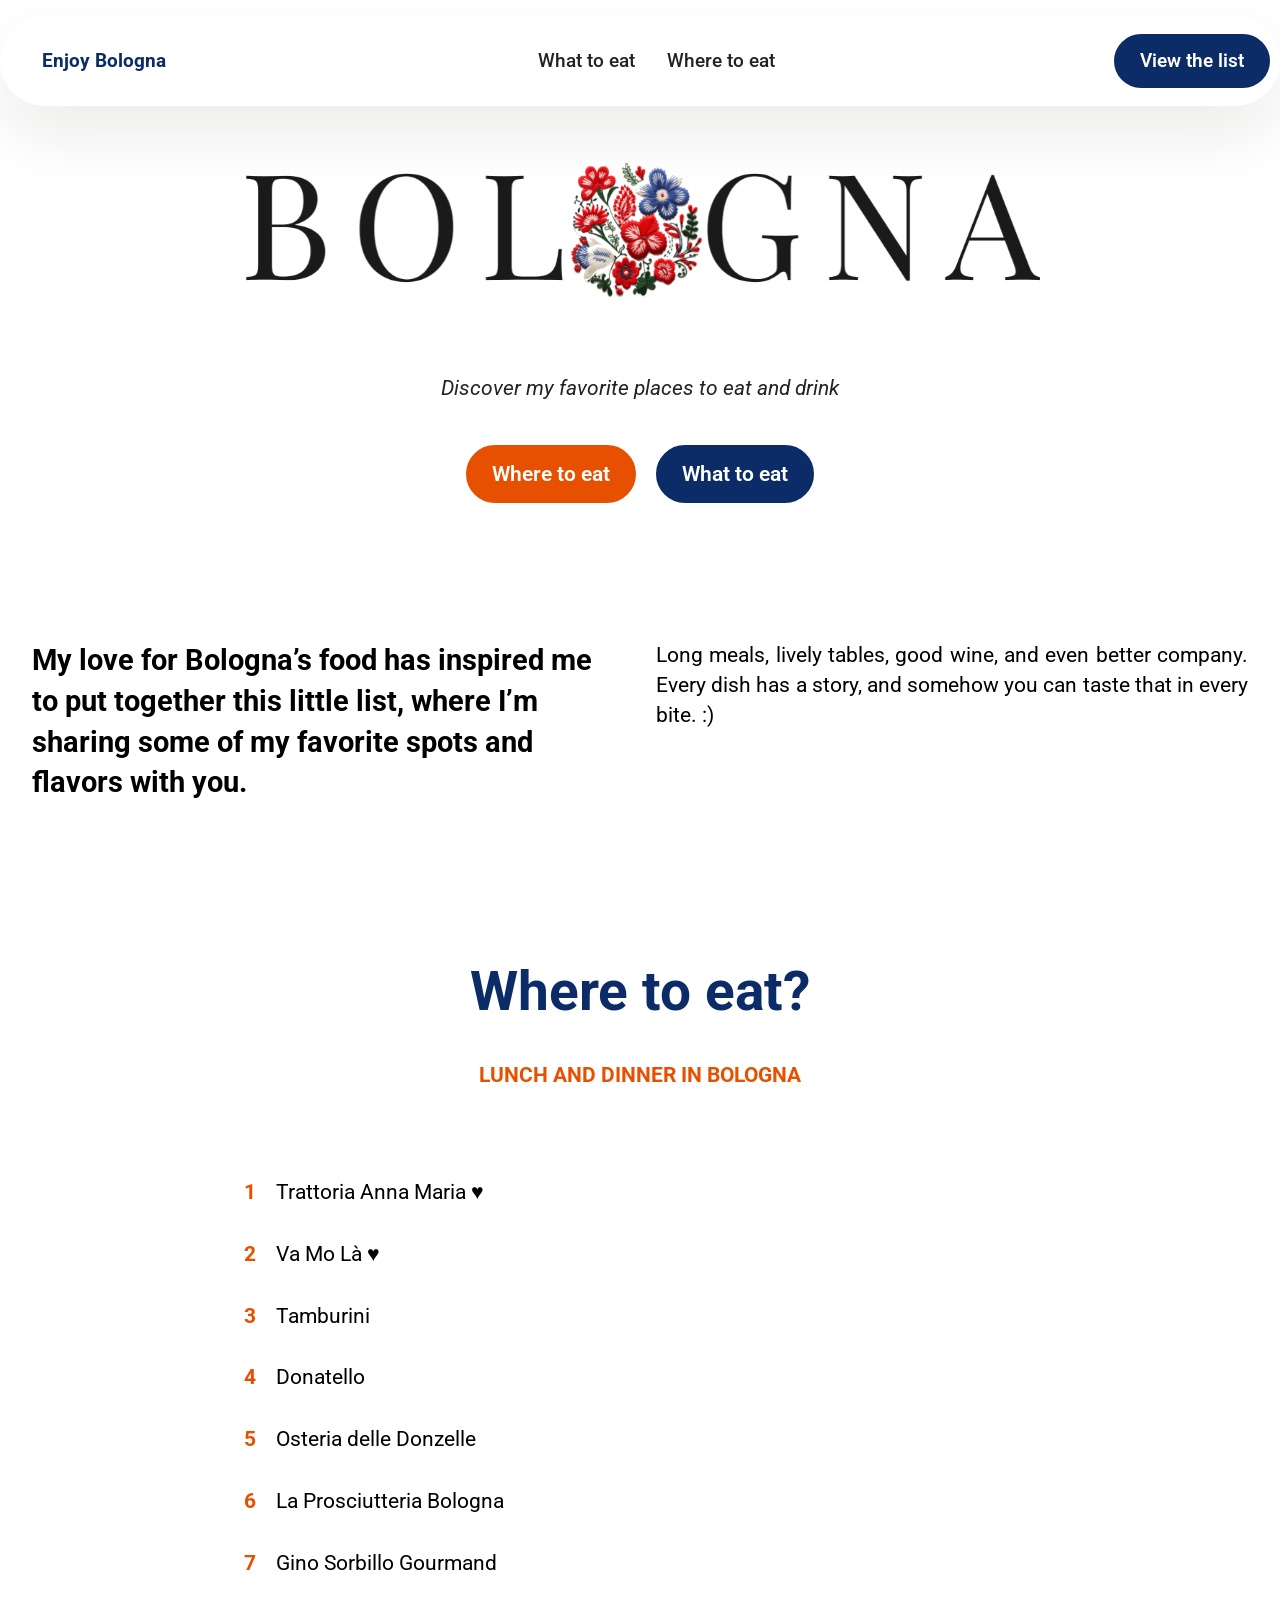
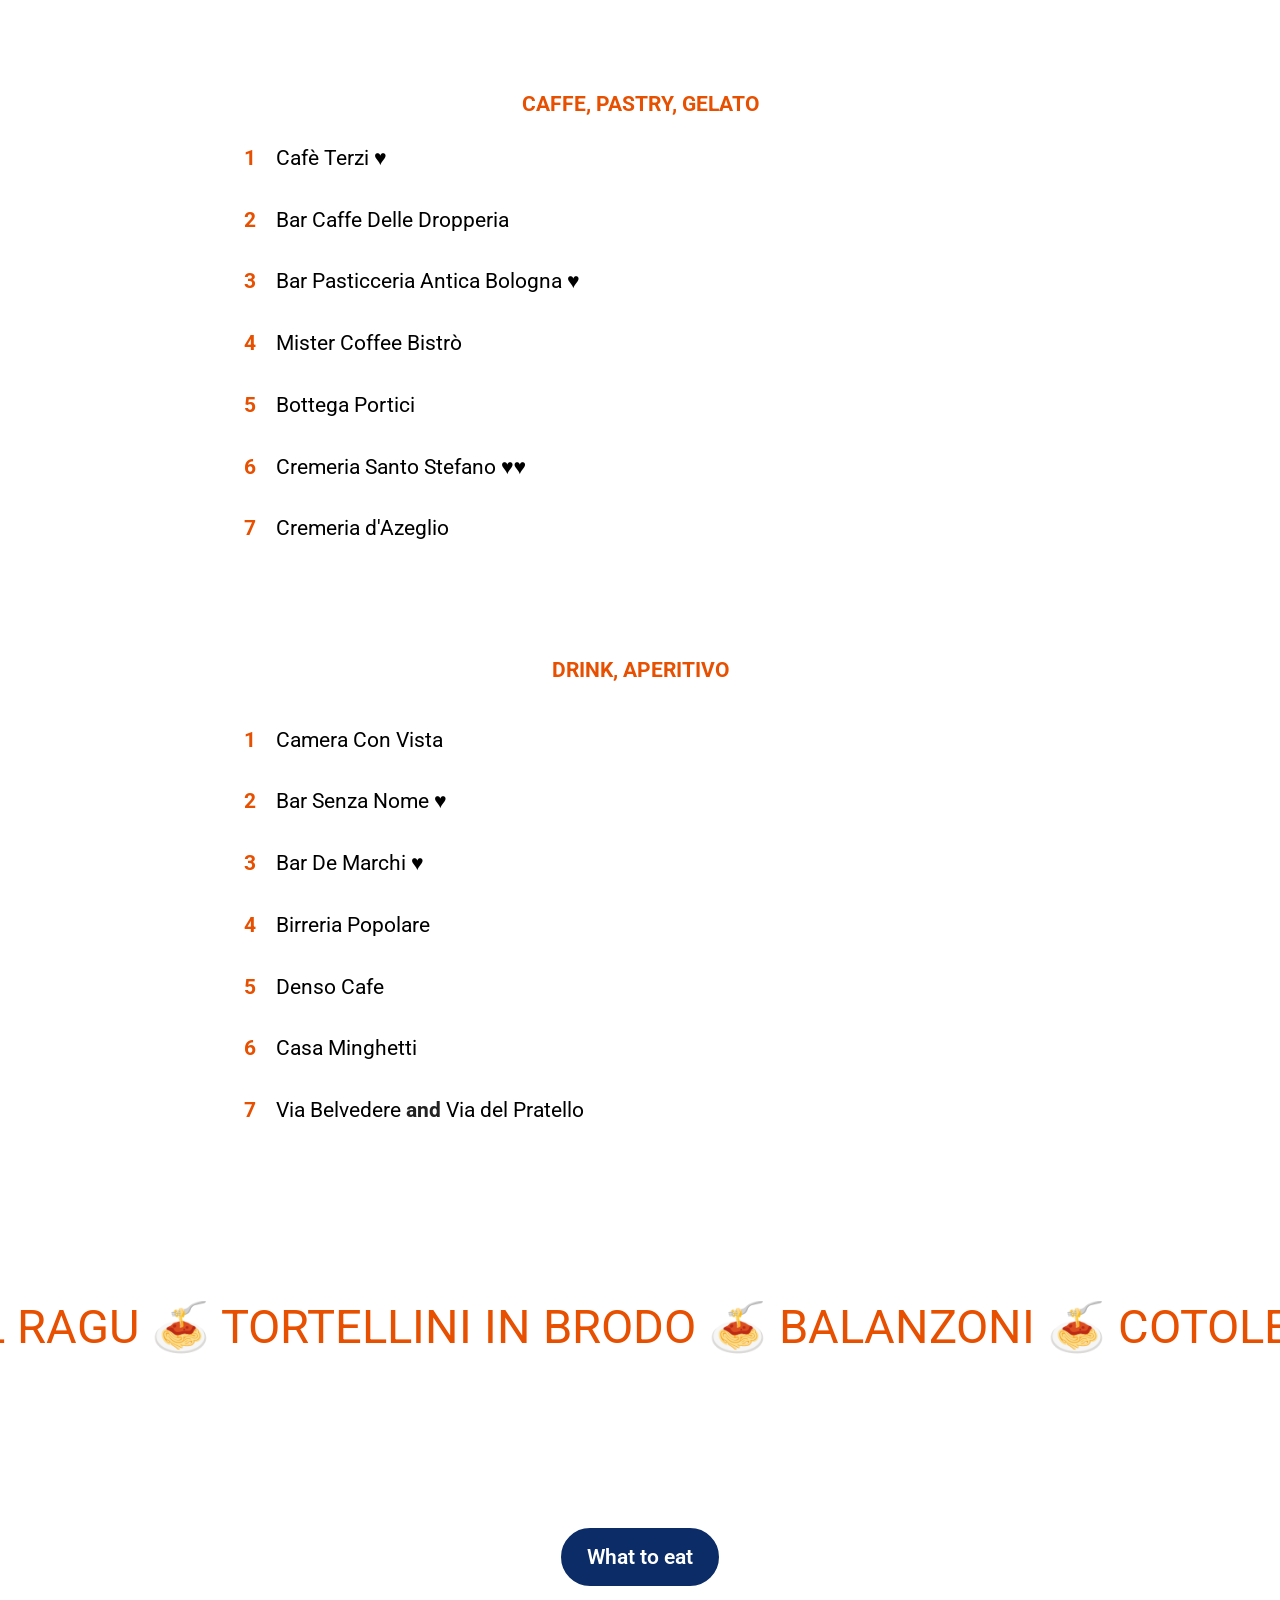
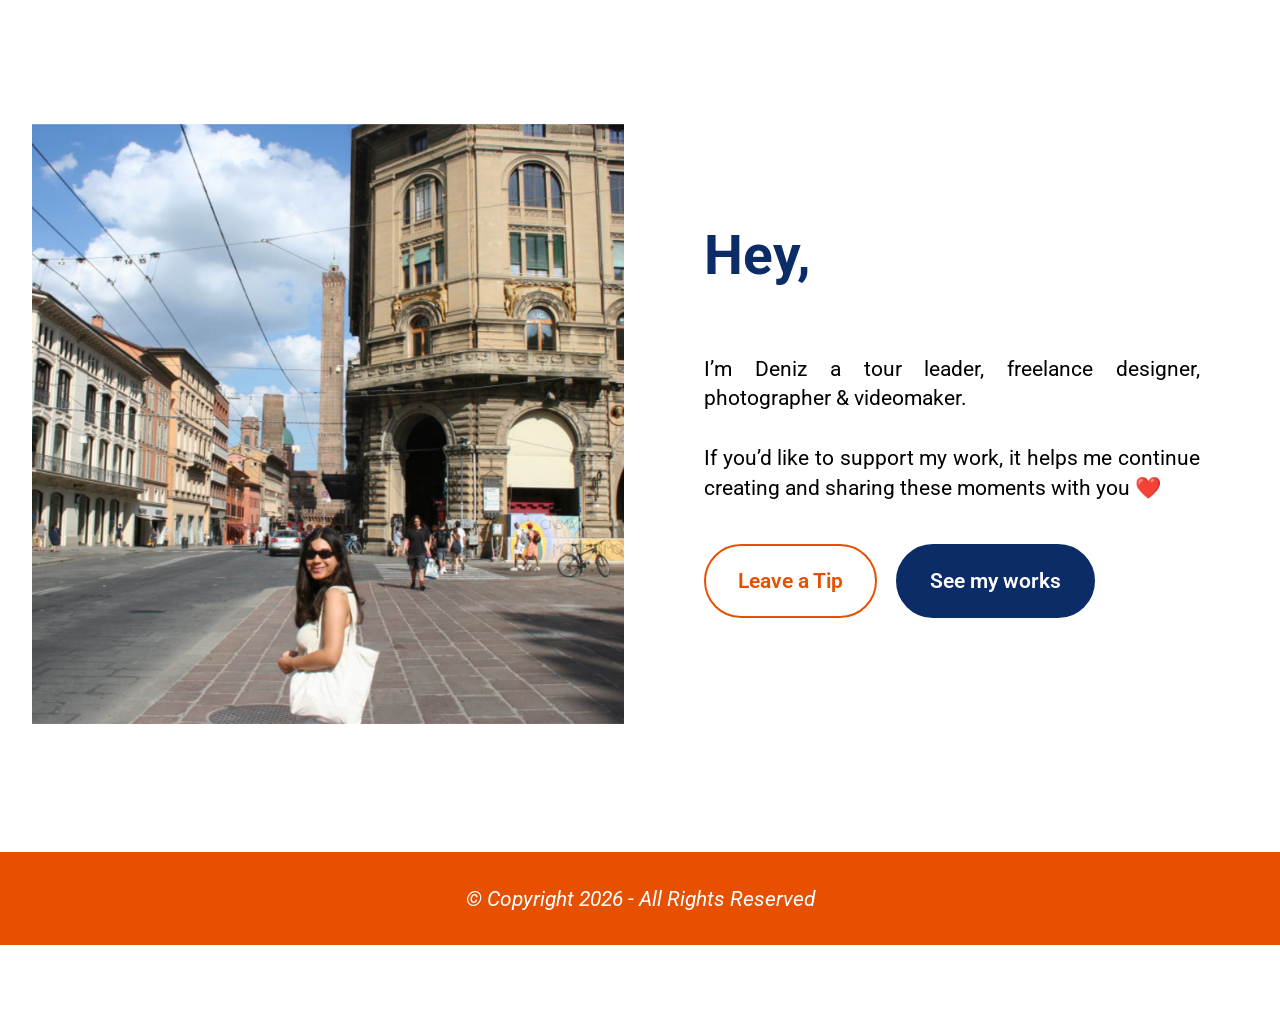
==== index.html @ deb71812 "Add files via upload" ====
<!DOCTYPE html>
<html  >
<head>
  <!-- Site made with Mobirise Website Builder v6.1.12, https://mobirise.com -->
  <meta charset="UTF-8">
  <meta http-equiv="X-UA-Compatible" content="IE=edge">
  <meta name="generator" content="Mobirise v6.1.12, mobirise.com">
  <meta name="viewport" content="width=device-width, initial-scale=1, minimum-scale=1">
  <link rel="shortcut icon" href="assets/images/logo.png" type="image/x-icon">
  <meta name="description" content="">
  
  
  <title>Home</title>
  <link rel="stylesheet" href="assets/web/assets/mobirise-icons2/mobirise2.css">
  <link rel="stylesheet" href="assets/bootstrap/css/bootstrap.min.css">
  <link rel="stylesheet" href="assets/animatecss/animate.css">
  <link rel="stylesheet" href="assets/dropdown/css/style.css">
  <link rel="stylesheet" href="assets/theme/css/style.css">
  <link rel="preload" href="https://fonts.googleapis.com/css?family=Roboto:100,200,300,400,500,600,700,800,900,100i,200i,300i,400i,500i,600i,700i,800i,900i&display=swap" as="style" onload="this.onload=null;this.rel='stylesheet'">
  <noscript><link rel="stylesheet" href="https://fonts.googleapis.com/css?family=Roboto:100,200,300,400,500,600,700,800,900,100i,200i,300i,400i,500i,600i,700i,800i,900i&display=swap"></noscript>
  <link rel="preload" as="style" href="assets/mobirise/css/mbr-additional.css?v=AMWK5D"><link rel="stylesheet" href="assets/mobirise/css/mbr-additional.css?v=AMWK5D" type="text/css">

  
  
  
</head>
<body>
  
  <section data-bs-version="5.1" class="menu menu1 cid-vg82bidpd6" once="menu" id="menu01-0">
	

	<nav class="navbar navbar-dropdown navbar-fixed-top navbar-expand-lg">
		<div class="container">
			<div class="navbar-brand">
				
				<span class="navbar-caption-wrap"><a class="navbar-caption text-secondary display-4" href="index.html">Enjoy Bologna</a></span>
			</div>
			<button class="navbar-toggler" type="button" data-toggle="collapse" data-bs-toggle="collapse" data-target="#navbarSupportedContent" data-bs-target="#navbarSupportedContent" aria-controls="navbarNavAltMarkup" aria-expanded="false" aria-label="Toggle navigation">
				<div class="hamburger">
					<span></span>
					<span></span>
					<span></span>
					<span></span>
				</div>
			</button>
			<div class="collapse navbar-collapse" id="navbarSupportedContent">
				<ul class="navbar-nav nav-dropdown" data-app-modern-menu="true"><li class="nav-item">
						<a class="nav-link link text-black text-primary display-4" href="page1.html">What to eat</a>
					</li>
					<li class="nav-item">
						<a class="nav-link link text-black text-primary display-4" href="index.html#article11-a" aria-expanded="false">Where to eat</a>
					</li></ul>
				
				<div class="navbar-buttons mbr-section-btn"><a class="btn btn-secondary display-4" href="index.html#article11-a">View the list</a></div>
			</div>
		</div>
	</nav>
</section>

<section data-bs-version="5.1" class="header12 cid-vg82g808bj" id="header12-1">
  
  

  <div class="text-center container">
    <div class="row mb-4 justify-content-center">
      <div class="col-12 col-md-8">
        <img class="w-100" src="assets/images/group-24-1108x340.png" alt="Mobirise Website Builder">
      </div>
    </div>
    <div class="row justify-content-center">
      <div class="col-md-12 content-head">
        <h3 class="mbr-section-title mbr-fonts-style mb-4 display-7"><em>Discover my favorite places to eat and drink</em></h3>
        <p class="mbr-text mbr-fonts-style mb-4 display-7"></p>
        <div class="mbr-section-btn mt-4"><a class="btn btn-primary display-7" href="index.html#article11-a">Where to eat</a> <a class="btn btn-secondary display-7" href="page1.html">What to eat</a></div>
      </div>
    </div>
  </div>
</section>

<section data-bs-version="5.1" class="article15 cid-vg84OAttHf" id="article15-5">
    
    <div class="container">
        <div class="row justify-content-center">
            <div class="col-12 col-md">
                
                <h6 class="mbr-section-subtitle mbr-fonts-style mt-0 mb-4 display-5"><strong>My love for Bologna’s food has inspired me to put together this little list, where I’m sharing some of my favorite spots and flavors with you.</strong><br><div><strong><br></strong></div></h6>
            </div>
            <div class="col-md-12 col-lg-6">
              <p class="mbr-text mbr-fonts-style mt-0 mb-0 display-7">Long meals, lively tables, good wine, and even better company. Every dish has a story, and somehow you can taste that in every bite. :)</p>
            </div>
        </div>
    </div>
</section>

<section data-bs-version="5.1" class="article11 cid-vg89yKFe2c" id="article11-a">
    

    
    
    <div class="container">
        <div class="row justify-content-center">
            <div class="title col-md-12 col-lg-10">
                <h3 class="mbr-section-title mbr-fonts-style align-center mt-0 mb-0 display-2">
                <strong>Where to eat?</strong></h3>
                <h4 class="mbr-section-subtitle align-center mbr-fonts-style mt-4 display-7"><strong>LUNCH AND DINNER IN BOLOGNA</strong></h4>
                
            </div>
        </div>
    </div>
</section>

<section data-bs-version="5.1" class="article17 cid-vg89HuxCyl" id="article17-b">
  

  <div class="container">
    <div class="row justify-content-center">
      <div class="counter-container col-md-12 col-lg-8">
        
        <div class="mbr-text mbr-fonts-style display-7">
          <ol>
            <li><a href="https://maps.app.goo.gl/szZFx6Laj6CTtCVg6" class="text-success" target="_blank">Trattoria Anna Maria ♥︎</a></li>
            <li><a href="https://maps.app.goo.gl/LfsDZBALx3za6W498" class="text-success" target="_blank">Va Mo Là ♥︎</a></li>
            <li><a href="https://maps.app.goo.gl/LNdFmv73BQvuNhrk7" class="text-success" target="_blank">Tamburini</a></li>
            <li><a href="https://maps.app.goo.gl/9AvZCsDwix2uCL3A9" class="text-success">Donatello</a></li><li><a href="https://maps.app.goo.gl/t3XsJHwRNCYa3WxS7" class="text-success" target="_blank">Osteria delle Donzelle</a></li><li><a href="https://maps.app.goo.gl/6oQYz7KYwk3Kwohk7" class="text-success" target="_blank">La Prosciutteria Bologna</a></li><li><a href="https://maps.app.goo.gl/ysLssgFmBUERVXDx5" class="text-success" target="_blank">Gino Sorbillo Gourmand</a></li>
          </ol>
          <ol>
          </ol>
        </div>
      </div>
    </div>
  </div>
</section>

<section data-bs-version="5.1" class="article11 cid-vg87wXh5kA" id="article11-7">
    

    
    
    <div class="container">
        <div class="row justify-content-center">
            <div class="title col-md-12 col-lg-10">
                
                <h4 class="mbr-section-subtitle align-center mbr-fonts-style mt-4 display-7"><strong>CAFFE, PASTRY, GELATO</strong></h4>
                
            </div>
        </div>
    </div>
</section>

<section data-bs-version="5.1" class="article17 cid-vg88e6Neu5" id="article17-9">
  

  <div class="container">
    <div class="row justify-content-center">
      <div class="counter-container col-md-12 col-lg-8">
        
        <div class="mbr-text mbr-fonts-style display-7">
          <ol>
            <li><strong><a href="https://maps.app.goo.gl/P8U839t531vrodfN7" class="text-success">Cafè Terzi ♥︎</a></strong></li><li><strong><a href="https://maps.app.goo.gl/WU8uqfpnPGJg5oTh9" class="text-success" target="_blank">Bar Caffe Delle Dropperia</a></strong></li><li><strong><a href="https://maps.app.goo.gl/2HY1BEKzMGFjm9tF8" class="text-success" target="_blank">Bar Pasticceria Antica Bologna ♥︎</a></strong></li><li><strong><a href="https://maps.app.goo.gl/nKzCDMDQkp4kw17L6" class="text-success" target="_blank">Mister Coffee Bistrò</a></strong></li><li><strong><a href="https://maps.app.goo.gl/7TZZcx1xAPENmr927" class="text-success" target="_blank">Bottega Portici</a></strong></li><li><strong><a href="https://maps.app.goo.gl/HTW6scRgbSK6YDUz9" class="text-success" target="_blank">Cremeria Santo Stefano ♥︎♥︎</a></strong></li><li><strong><a href="https://maps.app.goo.gl/gZKWxuSvLX2Wi6qw6" class="text-success" target="_blank">Cremeria d'Azeglio</a></strong></li>
          </ol>
          <ol>
          </ol>
        </div>
      </div>
    </div>
  </div>
</section>

<section data-bs-version="5.1" class="article11 cid-vg8aVaR2EJ" id="article11-c">
    

    
    
    <div class="container">
        <div class="row justify-content-center">
            <div class="title col-md-12 col-lg-10">
                
                <h4 class="mbr-section-subtitle align-center mbr-fonts-style mt-4 display-7"><strong>
                DRINK, APERITIVO</strong><br></h4>
                
            </div>
        </div>
    </div>
</section>

<section data-bs-version="5.1" class="article17 cid-vg8aZjlXh4" id="article17-d">
  

  <div class="container">
    <div class="row justify-content-center">
      <div class="counter-container col-md-12 col-lg-8">
        
        <div class="mbr-text mbr-fonts-style display-7">
          <ol>
            <li><strong><a href="https://maps.app.goo.gl/ximDfiU91ahv6T3E6" class="text-success" target="_blank">Camera Con Vista</a></strong></li><li><strong><a href="https://maps.app.goo.gl/pyXKmNRTGiFtVf1ZA" class="text-success" target="_blank">Bar Senza Nome ♥︎</a></strong></li><li><strong><a href="https://maps.app.goo.gl/FJNrn7uwGBeJ3kdR8" class="text-success" target="_blank">Bar De Marchi ♥︎</a></strong></li><li><strong><a href="https://maps.app.goo.gl/F3genJEpGw2R34bY9" class="text-success" target="_blank">Birreria Popolare</a></strong></li><li><strong><a href="https://maps.app.goo.gl/2rHUNsu6Dh4c9s2W9" class="text-success" target="_blank">Denso Cafe</a></strong></li><li><strong><a href="https://maps.app.goo.gl/whp3hUT3yNpzAfLR9" class="text-success" target="_blank">Casa Minghetti</a></strong></li><li><strong><a href="https://maps.app.goo.gl/n83forgA7vMc6PMg7" class="text-success" target="_blank">Via Belvedere </a>and <a href="https://maps.app.goo.gl/VrE1MZhdMWBvcW5u9" class="text-success" target="_blank">Via del Pratello&nbsp;</a></strong></li>
          </ol>
          <ol>
          </ol>
        </div>
      </div>
    </div>
  </div>
</section>

<section data-bs-version="5.1" class="gallery10 cid-vg8ihq9PuK" id="gallery10-e">
  


  <div class="container-fluid">

      <div class="loop-container">
        <div class="item display-1" data-linewords="TAGLIATELLE AL RAGU 🍝 TORTELLINI IN BRODO 🍝 BALANZONI 🍝 COTOLETTE BOLOGNESE 🍝 GRAMIGNA ALLA SALSICCIA 🍝  LASAGNE ALLA BOLOGNESE 🍝 TORTELLONI BURRO E SALVIA 🍝  PASSATELLI IN BRODO 🍝 MORTADELLA DI BOLOGNA 🍝   CRESCENTINE TIGELLE 🍝" data-direction="-1" data-speed="0.06">☁️ Best offers ☁️ Free delivery ☁️ Perfect design ☁️ Comfort ☁️ Support 24/7 ☁️ Vibes</div>
        <div class="item display-1" data-linewords="TAGLIATELLE AL RAGU 🍝 TORTELLINI IN BRODO 🍝 BALANZONI 🍝 COTOLETTE BOLOGNESE 🍝 GRAMIGNA ALLA SALSICCIA 🍝  LASAGNE ALLA BOLOGNESE 🍝 TORTELLONI BURRO E SALVIA 🍝  PASSATELLI IN BRODO 🍝 MORTADELLA DI BOLOGNA 🍝   CRESCENTINE TIGELLE 🍝" data-direction="-1" data-speed="0.06">☁️ Best offers ☁️ Free delivery ☁️ Perfect design ☁️ Comfort ☁️ Support 24/7 ☁️ Vibes</div>
      </div>
    
  </div>
</section>

<section data-bs-version="5.1" class="header12 cid-vg8B1AxcKP" id="header12-1c">
  
  

  <div class="text-center container">
    
    <div class="row justify-content-center">
      <div class="col-md-12 content-head">
        
        
        <div class="mbr-section-btn mt-4"><a class="btn btn-secondary display-7" href="page1.html">What to eat</a></div>
      </div>
    </div>
  </div>
</section>

<section data-bs-version="5.1" class="features024 cid-vg8utOJDdG" id="features024-p">
  

  
  

  <div class="container">
    <div class="row justify-content-center align-items-center">
      <div class="col-12">
        <div class="card-wrapper">
          <div class="row">
            <div class="col-12 col-md-12 col-lg-6 image-wrapper">
              <img class="w-100" src="assets/images/img-697-1108x739.jpg" alt="">
            </div>
            <div class="col-12 col-lg col-md-12">
              <div class="text-wrapper align-left">
                <h5 class="mbr-section-title mbr-fonts-style mb-4 display-2"><strong>Hey,</strong></h5>
                
                <p class="mbr-text mbr-fonts-style mb-4 display-7"><br>I’m Deniz a tour leader, freelance designer, photographer &amp; videomaker.<br><br>If you’d like to support my work, it helps me continue creating and sharing these moments with you ❤️</p>
                <div class="mbr-section-btn mt-3"><a class="btn btn-lg btn-primary-outline display-7" href="https://pay.sumup.com/b2c/QMOIOUCL" target="_blank"> Leave a Tip</a> <a class="btn btn-lg btn-secondary display-7" href="https://www.instagram.com/denizkreative/" target="_blank">See my works</a></div>
              </div>
            </div>
          </div>
        </div>
      </div>
    </div>
  </div>
</section>

<section data-bs-version="5.1" class="footer4 cid-vg8DXjgne5" once="footers" id="footer04-1f">

    

    

    <div class="container">
        <div class="media-container-row align-center mbr-white">
            <div class="col-12">
                <p class="mbr-text mb-0 mbr-fonts-style display-7"><em>
                    © Copyright 2026 - All Rights Reserved
                </em></p>
            </div>
        </div>
    </div>
</section><section class="display-7" style="padding: 0;align-items: center;justify-content: center;flex-wrap: wrap;    align-content: center;display: flex;position: relative;height: 4rem;"><a href="https://mobiri.se/2376642" style="flex: 1 1;height: 4rem;position: absolute;width: 100%;z-index: 1;"><img alt="" style="height: 4rem;" src="[data-uri]"></a><p style="margin: 0;text-align: center;" class="display-7">&#8204;</p><a style="z-index:1" href="https://mobirise.com/builder/ai-website-builder.html">AI Website Builder</a></section><script src="assets/bootstrap/js/bootstrap.bundle.min.js"></script>  <script src="assets/smoothscroll/smooth-scroll.js"></script>  <script src="assets/ytplayer/index.js"></script>  <script src="assets/dropdown/js/navbar-dropdown.js"></script>  <script src="assets/theme/js/script.js"></script>  
  
  
  <input name="animation" type="hidden">
  </body>
</html>
---- assets/web/assets/mobirise-icons2/mobirise2.css ----
@font-face {
  font-family: 'Moririse2';
  font-display: swap;
  src:  url('mobirise2.eot?f2bix4');
  src:  url('mobirise2.eot?f2bix4#iefix') format('embedded-opentype'),
    url('mobirise2.woff2?f2bix4') format('woff2'),
    url('mobirise2.woff?f2bix4') format('woff'),
    url('mobirise2.ttf?f2bix4') format('truetype'),
    url('mobirise2.svg?f2bix4#mobirise2') format('svg');
  font-weight: normal;
  font-style: normal;
}

[class^="mobi-"], [class*=" mobi-"] {
  /* use !important to prevent issues with browser extensions that change fonts */
  font-family: 'Moririse2' !important;
  speak: none;
  font-style: normal;
  font-weight: normal;
  font-variant: normal;
  text-transform: none;
  line-height: 1;

  /* Better Font Rendering =========== */
  -webkit-font-smoothing: antialiased;
  -moz-osx-font-smoothing: grayscale;
}

.mobi-mbri-add-submenu:before {
  content: "\e900";
}
.mobi-mbri-alert:before {
  content: "\e901";
}
.mobi-mbri-align-center:before {
  content: "\e902";
}
.mobi-mbri-align-justify:before {
  content: "\e903";
}
.mobi-mbri-align-left:before {
  content: "\e904";
}
.mobi-mbri-align-right:before {
  content: "\e905";
}
.mobi-mbri-android:before {
  content: "\e906";
}
.mobi-mbri-apple:before {
  content: "\e907";
}
.mobi-mbri-arrow-down:before {
  content: "\e908";
}
.mobi-mbri-arrow-next:before {
  content: "\e909";
}
.mobi-mbri-arrow-prev:before {
  content: "\e90a";
}
.mobi-mbri-arrow-up:before {
  content: "\e90b";
}
.mobi-mbri-bold:before {
  content: "\e90c";
}
.mobi-mbri-bookmark:before {
  content: "\e90d";
}
.mobi-mbri-bootstrap:before {
  content: "\e90e";
}
.mobi-mbri-briefcase:before {
  content: "\e90f";
}
.mobi-mbri-browse:before {
  content: "\e910";
}
.mobi-mbri-bulleted-list:before {
  content: "\e911";
}
.mobi-mbri-calendar:before {
  content: "\e912";
}
.mobi-mbri-camera:before {
  content: "\e913";
}
.mobi-mbri-cart-add:before {
  content: "\e914";
}
.mobi-mbri-cart-full:before {
  content: "\e915";
}
.mobi-mbri-cash:before {
  content: "\e916";
}
.mobi-mbri-change-style:before {
  content: "\e917";
}
.mobi-mbri-chat:before {
  content: "\e918";
}
.mobi-mbri-clock:before {
  content: "\e919";
}
.mobi-mbri-close:before {
  content: "\e91a";
}
.mobi-mbri-cloud:before {
  content: "\e91b";
}
.mobi-mbri-code:before {
  content: "\e91c";
}
.mobi-mbri-contact-form:before {
  content: "\e91d";
}
.mobi-mbri-credit-card:before {
  content: "\e91e";
}
.mobi-mbri-cursor-click:before {
  content: "\e91f";
}
.mobi-mbri-cust-feedback:before {
  content: "\e920";
}
.mobi-mbri-database:before {
  content: "\e921";
}
.mobi-mbri-delivery:before {
  content: "\e922";
}
.mobi-mbri-desktop:before {
  content: "\e923";
}
.mobi-mbri-devices:before {
  content: "\e924";
}
.mobi-mbri-down:before {
  content: "\e925";
}
.mobi-mbri-download-2:before {
  content: "\e926";
}
.mobi-mbri-download:before {
  content: "\e927";
}
.mobi-mbri-drag-n-drop-2:before {
  content: "\e928";
}
.mobi-mbri-drag-n-drop:before {
  content: "\e929";
}
.mobi-mbri-edit-2:before {
  content: "\e92a";
}
.mobi-mbri-edit:before {
  content: "\e92b";
}
.mobi-mbri-error:before {
  content: "\e92c";
}
.mobi-mbri-extension:before {
  content: "\e92d";
}
.mobi-mbri-features:before {
  content: "\e92e";
}
.mobi-mbri-file:before {
  content: "\e92f";
}
.mobi-mbri-flag:before {
  content: "\e930";
}
.mobi-mbri-folder:before {
  content: "\e931";
}
.mobi-mbri-gift:before {
  content: "\e932";
}
.mobi-mbri-github:before {
  content: "\e933";
}
.mobi-mbri-globe-2:before {
  content: "\e934";
}
.mobi-mbri-globe:before {
  content: "\e935";
}
.mobi-mbri-growing-chart:before {
  content: "\e936";
}
.mobi-mbri-hearth:before {
  content: "\e937";
}
.mobi-mbri-help:before {
  content: "\e938";
}
.mobi-mbri-home:before {
  content: "\e939";
}
.mobi-mbri-hot-cup:before {
  content: "\e93a";
}
.mobi-mbri-idea:before {
  content: "\e93b";
}
.mobi-mbri-image-gallery:before {
  content: "\e93c";
}
.mobi-mbri-image-slider:before {
  content: "\e93d";
}
.mobi-mbri-info:before {
  content: "\e93e";
}
.mobi-mbri-italic:before {
  content: "\e93f";
}
.mobi-mbri-key:before {
  content: "\e940";
}
.mobi-mbri-laptop:before {
  content: "\e941";
}
.mobi-mbri-layers:before {
  content: "\e942";
}
.mobi-mbri-left-right:before {
  content: "\e943";
}
.mobi-mbri-left:before {
  content: "\e944";
}
.mobi-mbri-letter:before {
  content: "\e945";
}
.mobi-mbri-like:before {
  content: "\e946";
}
.mobi-mbri-link:before {
  content: "\e947";
}
.mobi-mbri-lock:before {
  content: "\e948";
}
.mobi-mbri-login:before {
  content: "\e949";
}
.mobi-mbri-logout:before {
  content: "\e94a";
}
.mobi-mbri-magic-stick:before {
  content: "\e94b";
}
.mobi-mbri-map-pin:before {
  content: "\e94c";
}
.mobi-mbri-menu:before {
  content: "\e94d";
}
.mobi-mbri-mobile-2:before {
  content: "\e94e";
}
.mobi-mbri-mobile-horizontal:before {
  content: "\e94f";
}
.mobi-mbri-mobile:before {
  content: "\e950";
}
.mobi-mbri-mobirise:before {
  content: "\e951";
}
.mobi-mbri-more-horizontal:before {
  content: "\e952";
}
.mobi-mbri-more-vertical:before {
  content: "\e953";
}
.mobi-mbri-music:before {
  content: "\e954";
}
.mobi-mbri-new-file:before {
  content: "\e955";
}
.mobi-mbri-numbered-list:before {
  content: "\e956";
}
.mobi-mbri-opened-folder:before {
  content: "\e957";
}
.mobi-mbri-pages:before {
  content: "\e958";
}
.mobi-mbri-paper-plane:before {
  content: "\e959";
}
.mobi-mbri-paperclip:before {
  content: "\e95a";
}
.mobi-mbri-phone:before {
  content: "\e95b";
}
.mobi-mbri-photo:before {
  content: "\e95c";
}
.mobi-mbri-photos:before {
  content: "\e95d";
}
.mobi-mbri-pin:before {
  content: "\e95e";
}
.mobi-mbri-play:before {
  content: "\e95f";
}
.mobi-mbri-plus:before {
  content: "\e960";
}
.mobi-mbri-preview:before {
  content: "\e961";
}
.mobi-mbri-print:before {
  content: "\e962";
}
.mobi-mbri-protect:before {
  content: "\e963";
}
.mobi-mbri-question:before {
  content: "\e964";
}
.mobi-mbri-quote-left:before {
  content: "\e965";
}
.mobi-mbri-quote-right:before {
  content: "\e966";
}
.mobi-mbri-redo:before {
  content: "\e967";
}
.mobi-mbri-refresh:before {
  content: "\e968";
}
.mobi-mbri-responsive-2:before {
  content: "\e969";
}
.mobi-mbri-responsive:before {
  content: "\e96a";
}
.mobi-mbri-right:before {
  content: "\e96b";
}
.mobi-mbri-rocket:before {
  content: "\e96c";
}
.mobi-mbri-sad-face:before {
  content: "\e96d";
}
.mobi-mbri-sale:before {
  content: "\e96e";
}
.mobi-mbri-save:before {
  content: "\e96f";
}
.mobi-mbri-search:before {
  content: "\e970";
}
.mobi-mbri-setting-2:before {
  content: "\e971";
}
.mobi-mbri-setting-3:before {
  content: "\e972";
}
.mobi-mbri-setting:before {
  content: "\e973";
}
.mobi-mbri-share:before {
  content: "\e974";
}
.mobi-mbri-shopping-bag:before {
  content: "\e975";
}
.mobi-mbri-shopping-basket:before {
  content: "\e976";
}
.mobi-mbri-shopping-cart:before {
  content: "\e977";
}
.mobi-mbri-sites:before {
  content: "\e978";
}
.mobi-mbri-smile-face:before {
  content: "\e979";
}
.mobi-mbri-speed:before {
  content: "\e97a";
}
.mobi-mbri-star:before {
  content: "\e97b";
}
.mobi-mbri-success:before {
  content: "\e97c";
}
.mobi-mbri-sun:before {
  content: "\e97d";
}
.mobi-mbri-sun2:before {
  content: "\e97e";
}
.mobi-mbri-tablet-vertical:before {
  content: "\e97f";
}
.mobi-mbri-tablet:before {
  content: "\e980";
}
.mobi-mbri-target:before {
  content: "\e981";
}
.mobi-mbri-timer:before {
  content: "\e982";
}
.mobi-mbri-to-ftp:before {
  content: "\e983";
}
.mobi-mbri-to-local-drive:before {
  content: "\e984";
}
.mobi-mbri-touch-swipe:before {
  content: "\e985";
}
.mobi-mbri-touch:before {
  content: "\e986";
}
.mobi-mbri-trash:before {
  content: "\e987";
}
.mobi-mbri-underline:before {
  content: "\e988";
}
.mobi-mbri-undo:before {
  content: "\e989";
}
.mobi-mbri-unlink:before {
  content: "\e98a";
}
.mobi-mbri-unlock:before {
  content: "\e98b";
}
.mobi-mbri-up-down:before {
  content: "\e98c";
}
.mobi-mbri-up:before {
  content: "\e98d";
}
.mobi-mbri-update:before {
  content: "\e98e";
}
.mobi-mbri-upload-2:before {
  content: "\e98f";
}
.mobi-mbri-upload:before {
  content: "\e990";
}
.mobi-mbri-user-2:before {
  content: "\e991";
}
.mobi-mbri-user:before {
  content: "\e992";
}
.mobi-mbri-users:before {
  content: "\e993";
}
.mobi-mbri-video-play:before {
  content: "\e994";
}
.mobi-mbri-video:before {
  content: "\e995";
}
.mobi-mbri-watch:before {
  content: "\e996";
}
.mobi-mbri-website-theme-2:before {
  content: "\e997";
}
.mobi-mbri-website-theme:before {
  content: "\e998";
}
.mobi-mbri-wifi:before {
  content: "\e999";
}
.mobi-mbri-windows:before {
  content: "\e99a";
}
.mobi-mbri-zoom-in:before {
  content: "\e99b";
}
.mobi-mbri-zoom-out:before {
  content: "\e99c";
}
---- assets/dropdown/css/style.css ----
.navbar-dropdown {
  left: 0;
  padding: 0;
  position: absolute;
  right: 0;
  top: 0;
  transition: all 0.45s ease;
  z-index: 1030;
  background: #282828; }
  .navbar-dropdown .navbar-logo {
    margin-right: 0.8rem;
    transition: margin 0.3s ease-in-out;
    vertical-align: middle; }
    .navbar-dropdown .navbar-logo img {
      height: 3.125rem;
      transition: all 0.3s ease-in-out; }
    .navbar-dropdown .navbar-logo.mbr-iconfont {
      font-size: 3.125rem;
      line-height: 3.125rem; }
  .navbar-dropdown .navbar-caption {
    font-weight: 700;
    white-space: normal;
    vertical-align: -4px;
    line-height: 3.125rem !important; }
    .navbar-dropdown .navbar-caption, .navbar-dropdown .navbar-caption:hover {
      color: inherit;
      text-decoration: none; }
  .navbar-dropdown .mbr-iconfont + .navbar-caption {
    vertical-align: -1px; }
  .navbar-dropdown.navbar-fixed-top {
    position: fixed; }
  .navbar-dropdown .navbar-brand span {
    vertical-align: -4px; }
  .navbar-dropdown.bg-color.transparent {
    background: none; }
  .navbar-dropdown.navbar-short .navbar-brand {
    padding: 0.625rem 0; }
    .navbar-dropdown.navbar-short .navbar-brand span {
      vertical-align: -1px; }
  .navbar-dropdown.navbar-short .navbar-caption {
    line-height: 2.375rem !important;
    vertical-align: -2px; }
  .navbar-dropdown.navbar-short .navbar-logo {
    margin-right: 0.5rem; }
    .navbar-dropdown.navbar-short .navbar-logo img {
      height: 2.375rem; }
    .navbar-dropdown.navbar-short .navbar-logo.mbr-iconfont {
      font-size: 2.375rem;
      line-height: 2.375rem; }
  .navbar-dropdown.navbar-short .mbr-table-cell {
    height: 3.625rem; }
  .navbar-dropdown .navbar-close {
    left: 0.6875rem;
    position: fixed;
    top: 0.75rem;
    z-index: 1000; }
  .navbar-dropdown .hamburger-icon {
    content: "";
    display: inline-block;
    vertical-align: middle;
    width: 16px;
    -webkit-box-shadow: 0 -6px 0 1px #282828,0 0 0 1px #282828,0 6px 0 1px #282828;
    -moz-box-shadow: 0 -6px 0 1px #282828,0 0 0 1px #282828,0 6px 0 1px #282828;
    box-shadow: 0 -6px 0 1px #282828,0 0 0 1px #282828,0 6px 0 1px #282828; }

.dropdown-menu .dropdown-toggle[data-toggle="dropdown-submenu"]::after {
  border-bottom: 0.35em solid transparent;
  border-left: 0.35em solid;
  border-right: 0;
  border-top: 0.35em solid transparent;
  margin-left: 0.3rem; }

.dropdown-menu .dropdown-item:focus {
  outline: 0; }

.nav-dropdown {
  font-size: 0.75rem;
  font-weight: 500;
  height: auto !important; }
  .nav-dropdown .nav-btn {
    padding-left: 1rem; }
  .nav-dropdown .link {
    margin: .667em 1.667em;
    font-weight: 500;
    padding: 0;
    transition: color .2s ease-in-out; }
    .nav-dropdown .link.dropdown-toggle {
      margin-right: 2.583em; }
      .nav-dropdown .link.dropdown-toggle::after {
        margin-left: .25rem;
        border-top: 0.35em solid;
        border-right: 0.35em solid transparent;
        border-left: 0.35em solid transparent;
        border-bottom: 0; }
      .nav-dropdown .link.dropdown-toggle[aria-expanded="true"] {
        margin: 0;
        padding: 0.667em 3.263em  0.667em 1.667em; }
  .nav-dropdown .link::after,
  .nav-dropdown .dropdown-item::after {
    color: inherit; }
  .nav-dropdown .btn {
    font-size: 0.75rem;
    font-weight: 700;
    letter-spacing: 0;
    margin-bottom: 0;
    padding-left: 1.25rem;
    padding-right: 1.25rem; }
  .nav-dropdown .dropdown-menu {
    border-radius: 0;
    border: 0;
    left: 0;
    margin: 0;
    padding-bottom: 1.25rem;
    padding-top: 1.25rem;
    position: relative; }
  .nav-dropdown .dropdown-submenu {
    margin-left: 0.125rem;
    top: 0; }
  .nav-dropdown .dropdown-item {
    font-weight: 500;
    line-height: 2;
    padding: 0.3846em 4.615em 0.3846em 1.5385em;
    position: relative;
    transition: color .2s ease-in-out, background-color .2s ease-in-out; }
    .nav-dropdown .dropdown-item::after {
      margin-top: -0.3077em;
      position: absolute;
      right: 1.1538em;
      top: 50%; }
    .nav-dropdown .dropdown-item:focus, .nav-dropdown .dropdown-item:hover {
      background: none; }

@media (max-width: 767px) {
  .nav-dropdown.navbar-toggleable-sm {
    bottom: 0;
    display: none;
    left: 0;
    overflow-x: hidden;
    position: fixed;
    top: 0;
    transform: translateX(-100%);
    -ms-transform: translateX(-100%);
    -webkit-transform: translateX(-100%);
    width: 18.75rem;
    z-index: 999; } }
.nav-dropdown.navbar-toggleable-xl {
  bottom: 0;
  display: none;
  left: 0;
  overflow-x: hidden;
  position: fixed;
  top: 0;
  transform: translateX(-100%);
  -ms-transform: translateX(-100%);
  -webkit-transform: translateX(-100%);
  width: 18.75rem;
  z-index: 999; }

.nav-dropdown-sm {
  display: block !important;
  overflow-x: hidden;
  overflow: auto;
  padding-top: 3.875rem; }
  .nav-dropdown-sm::after {
    content: "";
    display: block;
    height: 3rem;
    width: 100%; }
  .nav-dropdown-sm.collapse.in ~ .navbar-close {
    display: block !important; }
  .nav-dropdown-sm.collapsing, .nav-dropdown-sm.collapse.in {
    transform: translateX(0);
    -ms-transform: translateX(0);
    -webkit-transform: translateX(0);
    transition: all 0.25s ease-out;
    -webkit-transition: all 0.25s ease-out;
    background: #282828; }
  .nav-dropdown-sm.collapsing[aria-expanded="false"] {
    transform: translateX(-100%);
    -ms-transform: translateX(-100%);
    -webkit-transform: translateX(-100%); }
  .nav-dropdown-sm .nav-item {
    display: block;
    margin-left: 0 !important;
    padding-left: 0; }
  .nav-dropdown-sm .link,
  .nav-dropdown-sm .dropdown-item {
    border-top: 1px dotted rgba(255, 255, 255, 0.1);
    font-size: 0.8125rem;
    line-height: 1.6;
    margin: 0 !important;
    padding: 0.875rem 2.4rem 0.875rem 1.5625rem !important;
    position: relative;
    white-space: normal; }
    .nav-dropdown-sm .link:focus, .nav-dropdown-sm .link:hover,
    .nav-dropdown-sm .dropdown-item:focus,
    .nav-dropdown-sm .dropdown-item:hover {
      background: rgba(0, 0, 0, 0.2) !important;
      color: #c0a375; }
  .nav-dropdown-sm .nav-btn {
    position: relative;
    padding: 1.5625rem 1.5625rem 0 1.5625rem; }
    .nav-dropdown-sm .nav-btn::before {
      border-top: 1px dotted rgba(255, 255, 255, 0.1);
      content: "";
      left: 0;
      position: absolute;
      top: 0;
      width: 100%; }
    .nav-dropdown-sm .nav-btn + .nav-btn {
      padding-top: 0.625rem; }
      .nav-dropdown-sm .nav-btn + .nav-btn::before {
        display: none; }
  .nav-dropdown-sm .btn {
    padding: 0.625rem 0; }
  .nav-dropdown-sm .dropdown-toggle[data-toggle="dropdown-submenu"]::after {
    margin-left: .25rem;
    border-top: 0.35em solid;
    border-right: 0.35em solid transparent;
    border-left: 0.35em solid transparent;
    border-bottom: 0; }
  .nav-dropdown-sm .dropdown-toggle[data-toggle="dropdown-submenu"][aria-expanded="true"]::after {
    border-top: 0;
    border-right: 0.35em solid transparent;
    border-left: 0.35em solid transparent;
    border-bottom: 0.35em solid; }
  .nav-dropdown-sm .dropdown-menu {
    margin: 0;
    padding: 0;
    position: relative;
    top: 0;
    left: 0;
    width: 100%;
    border: 0;
    float: none;
    border-radius: 0;
    background: none; }
  .nav-dropdown-sm .dropdown-submenu {
    left: 100%;
    margin-left: 0.125rem;
    margin-top: -1.25rem;
    top: 0; }

.navbar-toggleable-sm .nav-dropdown .dropdown-menu {
  position: absolute; }

.navbar-toggleable-sm .nav-dropdown .dropdown-submenu {
  left: 100%;
  margin-left: 0.125rem;
  margin-top: -1.25rem;
  top: 0; }

.navbar-toggleable-sm.opened .nav-dropdown .dropdown-menu {
  position: relative; }

.navbar-toggleable-sm.opened .nav-dropdown .dropdown-submenu {
  left: 0;
  margin-left: 00rem;
  margin-top: 0rem;
  top: 0; }

.is-builder .nav-dropdown.collapsing {
  transition: none !important; }
---- assets/theme/css/style.css ----
@charset "UTF-8";
section {
  background-color: #ffffff;
}

body {
  font-style: normal;
  line-height: 1.5;
  font-weight: 400;
  color: #232323;
  position: relative;
}

button {
  background-color: transparent;
  border-color: transparent;
}

.embla__button,
.carousel-control {
  background-color: #edefea !important;
  opacity: 0.8 !important;
  color: #464845 !important;
  border-color: #edefea !important;
}

.carousel .close,
.modalWindow .close {
  background-color: #edefea !important;
  color: #464845 !important;
  border-color: #edefea !important;
  opacity: 0.8 !important;
}

.carousel .close:hover,
.modalWindow .close:hover {
  opacity: 1 !important;
}

.carousel-indicators li {
  background-color: #edefea !important;
  border: 2px solid #464845 !important;
}

.carousel-indicators li:hover,
.carousel-indicators li:active {
  opacity: 0.8 !important;
}

.embla__button:hover,
.carousel-control:hover {
  background-color: #edefea !important;
  opacity: 1 !important;
}

.modalWindow-video-container {
  height: 80%;
}

section,
.container,
.container-fluid {
  position: relative;
  word-wrap: break-word;
}

a.mbr-iconfont:hover {
  text-decoration: none;
}

.article .lead p,
.article .lead ul,
.article .lead ol,
.article .lead pre,
.article .lead blockquote {
  margin-bottom: 0;
}

a {
  font-style: normal;
  font-weight: 400;
  cursor: pointer;
}
a, a:hover {
  text-decoration: none;
}

.mbr-section-title {
  font-style: normal;
  line-height: 1.3;
}

.mbr-section-subtitle {
  line-height: 1.3;
}

.mbr-text {
  font-style: normal;
  line-height: 1.7;
}

h1,
h2,
h3,
h4,
h5,
h6,
.display-1,
.display-2,
.display-4,
.display-5,
.display-7,
span,
p,
a {
  line-height: 1;
  word-break: break-word;
  word-wrap: break-word;
  font-weight: 400;
}

b,
strong {
  font-weight: bold;
}

input:-webkit-autofill, input:-webkit-autofill:hover, input:-webkit-autofill:focus, input:-webkit-autofill:active {
  transition-delay: 9999s;
  -webkit-transition-property: background-color, color;
  transition-property: background-color, color;
}

textarea[type=hidden] {
  display: none;
}

section {
  background-position: 50% 50%;
  background-repeat: no-repeat;
  background-size: cover;
}
section .mbr-background-video,
section .mbr-background-video-preview {
  position: absolute;
  bottom: 0;
  left: 0;
  right: 0;
  top: 0;
}

.hidden {
  visibility: hidden;
}

.mbr-z-index20 {
  z-index: 20;
}

/*! Base colors */
.mbr-white {
  color: #ffffff;
}

.mbr-black {
  color: #111111;
}

.mbr-bg-white {
  background-color: #ffffff;
}

.mbr-bg-black {
  background-color: #000000;
}

/*! Text-aligns */
.align-left {
  text-align: left;
}

.align-center {
  text-align: center;
}

.align-right {
  text-align: right;
}

/*! Font-weight  */
.mbr-light {
  font-weight: 300;
}

.mbr-regular {
  font-weight: 400;
}

.mbr-semibold {
  font-weight: 500;
}

.mbr-bold {
  font-weight: 700;
}

/*! Media  */
.media-content {
  flex-basis: 100%;
}

.media-container-row {
  display: flex;
  flex-direction: row;
  flex-wrap: wrap;
  justify-content: center;
  align-content: center;
  align-items: start;
}
.media-container-row .media-size-item {
  width: 400px;
}

.media-container-column {
  display: flex;
  flex-direction: column;
  flex-wrap: wrap;
  justify-content: center;
  align-content: center;
  align-items: stretch;
}
.media-container-column > * {
  width: 100%;
}

@media (min-width: 992px) {
  .media-container-row {
    flex-wrap: nowrap;
  }
}
figure {
  margin-bottom: 0;
  overflow: hidden;
}

figure[mbr-media-size] {
  transition: width 0.1s;
}

img,
iframe {
  display: block;
  width: 100%;
}

.card {
  background-color: transparent;
  border: none;
}

.card-box {
  width: 100%;
}

.card-img {
  text-align: center;
  flex-shrink: 0;
  -webkit-flex-shrink: 0;
}

.media {
  max-width: 100%;
  margin: 0 auto;
}

.mbr-figure {
  align-self: center;
}

.media-container > div {
  max-width: 100%;
}

.mbr-figure img,
.card-img img {
  width: 100%;
}

@media (max-width: 991px) {
  .media-size-item {
    width: auto !important;
  }
  .media {
    width: auto;
  }
  .mbr-figure {
    width: 100% !important;
  }
}
/*! Buttons */
.mbr-section-btn {
  margin-left: -0.6rem;
  margin-right: -0.6rem;
  font-size: 0;
}

.btn {
  font-weight: 600;
  border-width: 1px;
  font-style: normal;
  margin: 0.6rem 0.6rem;
  white-space: normal;
  transition: all 0.2s ease-in-out;
  display: inline-flex;
  align-items: center;
  justify-content: center;
  word-break: break-word;
}

.btn-sm {
  font-weight: 600;
  letter-spacing: 0px;
  transition: all 0.3s ease-in-out;
}

.btn-md {
  font-weight: 600;
  letter-spacing: 0px;
  transition: all 0.3s ease-in-out;
}

.btn-lg {
  font-weight: 600;
  letter-spacing: 0px;
  transition: all 0.3s ease-in-out;
}

.btn-form {
  margin: 0;
}
.btn-form:hover {
  cursor: pointer;
}

nav .mbr-section-btn {
  margin-left: 0rem;
  margin-right: 0rem;
}

/*! Btn icon margin */
.btn .mbr-iconfont,
.btn.btn-sm .mbr-iconfont {
  order: 1;
  cursor: pointer;
  margin-left: 0.5rem;
  vertical-align: sub;
}

.btn.btn-md .mbr-iconfont,
.btn.btn-md .mbr-iconfont {
  margin-left: 0.8rem;
}

.mbr-regular {
  font-weight: 400;
}

.mbr-semibold {
  font-weight: 500;
}

.mbr-bold {
  font-weight: 700;
}

[type=submit] {
  -webkit-appearance: none;
}

/*! Full-screen */
.mbr-fullscreen .mbr-overlay {
  min-height: 100vh;
}

.mbr-fullscreen {
  display: flex;
  display: -moz-flex;
  display: -ms-flex;
  display: -o-flex;
  align-items: center;
  min-height: 100vh;
  padding-top: 3rem;
  padding-bottom: 3rem;
}

/*! Map */
.map {
  height: 25rem;
  position: relative;
}
.map iframe {
  width: 100%;
  height: 100%;
}

/*! Scroll to top arrow */
.mbr-arrow-up {
  bottom: 25px;
  right: 90px;
  position: fixed;
  text-align: right;
  z-index: 5000;
  color: #ffffff;
  font-size: 22px;
}

.mbr-arrow-up a {
  background: rgba(0, 0, 0, 0.2);
  border-radius: 50%;
  color: #fff;
  display: inline-block;
  height: 60px;
  width: 60px;
  border: 2px solid #fff;
  outline-style: none !important;
  position: relative;
  text-decoration: none;
  transition: all 0.3s ease-in-out;
  cursor: pointer;
  text-align: center;
}
.mbr-arrow-up a:hover {
  background-color: rgba(0, 0, 0, 0.4);
}
.mbr-arrow-up a i {
  line-height: 60px;
}

.mbr-arrow-up-icon {
  display: block;
  color: #fff;
}

.mbr-arrow-up-icon::before {
  content: "›";
  display: inline-block;
  font-family: serif;
  font-size: 22px;
  line-height: 1;
  font-style: normal;
  position: relative;
  top: 6px;
  left: -4px;
  transform: rotate(-90deg);
}

/*! Arrow Down */
.mbr-arrow {
  position: absolute;
  bottom: 45px;
  left: 50%;
  width: 60px;
  height: 60px;
  cursor: pointer;
  background-color: rgba(80, 80, 80, 0.5);
  border-radius: 50%;
  transform: translateX(-50%);
}
@media (max-width: 767px) {
  .mbr-arrow {
    display: none;
  }
}
.mbr-arrow > a {
  display: inline-block;
  text-decoration: none;
  outline-style: none;
  animation: arrowdown 1.7s ease-in-out infinite;
  color: #ffffff;
}
.mbr-arrow > a > i {
  position: absolute;
  top: -2px;
  left: 15px;
  font-size: 2rem;
}

#scrollToTop a i::before {
  content: "";
  position: absolute;
  display: block;
  border-bottom: 2.5px solid #fff;
  border-left: 2.5px solid #fff;
  width: 27.8%;
  height: 27.8%;
  left: 50%;
  top: 51%;
  transform: translateY(-30%) translateX(-50%) rotate(135deg);
}

@keyframes arrowdown {
  0% {
    transform: translateY(0px);
  }
  50% {
    transform: translateY(-5px);
  }
  100% {
    transform: translateY(0px);
  }
}
@media (max-width: 500px) {
  .mbr-arrow-up {
    left: 0;
    right: 0;
    text-align: center;
  }
}
/*Gradients animation*/
@keyframes gradient-animation {
  from {
    background-position: 0% 100%;
    animation-timing-function: ease-in-out;
  }
  to {
    background-position: 100% 0%;
    animation-timing-function: ease-in-out;
  }
}
.bg-gradient {
  background-size: 200% 200%;
  animation: gradient-animation 5s infinite alternate;
  -webkit-animation: gradient-animation 5s infinite alternate;
}

.menu .navbar-brand {
  display: -webkit-flex;
}
.menu .navbar-brand span {
  display: flex;
  display: -webkit-flex;
}
.menu .navbar-brand .navbar-caption-wrap {
  display: -webkit-flex;
}
.menu .navbar-brand .navbar-logo img {
  display: -webkit-flex;
  width: auto;
}
@media (min-width: 768px) and (max-width: 991px) {
  .menu .navbar-toggleable-sm .navbar-nav {
    display: -ms-flexbox;
  }
}
@media (max-width: 991px) {
  .menu .navbar-collapse {
    max-height: 93.5vh;
  }
  .menu .navbar-collapse.show {
    overflow: auto;
  }
}
@media (min-width: 992px) {
  .menu .navbar-nav.nav-dropdown {
    display: -webkit-flex;
  }
  .menu .navbar-toggleable-sm .navbar-collapse {
    display: -webkit-flex !important;
  }
  .menu .collapsed .navbar-collapse {
    max-height: 93.5vh;
  }
  .menu .collapsed .navbar-collapse.show {
    overflow: auto;
  }
}
@media (max-width: 767px) {
  .menu .navbar-collapse {
    max-height: 80vh;
  }
}

.nav-link .mbr-iconfont {
  margin-right: 0.5rem;
}

.navbar {
  display: -webkit-flex;
  -webkit-flex-wrap: wrap;
  -webkit-align-items: center;
  -webkit-justify-content: space-between;
}

.navbar-collapse {
  -webkit-flex-basis: 100%;
  -webkit-flex-grow: 1;
  -webkit-align-items: center;
}

.nav-dropdown .link {
  padding: 0.667em 1.667em !important;
  margin: 0 !important;
}

.nav {
  display: -webkit-flex;
  -webkit-flex-wrap: wrap;
}

.row {
  display: -webkit-flex;
  -webkit-flex-wrap: wrap;
}

.justify-content-center {
  -webkit-justify-content: center;
}

.form-inline {
  display: -webkit-flex;
}

.card-wrapper {
  -webkit-flex: 1;
}

.carousel-control {
  z-index: 10;
  display: -webkit-flex;
}

.carousel-controls {
  display: -webkit-flex;
}

.media {
  display: -webkit-flex;
}

.form-group:focus {
  outline: none;
}

.jq-selectbox__select {
  padding: 7px 0;
  position: relative;
}

.jq-selectbox__dropdown {
  overflow: hidden;
  border-radius: 10px;
  position: absolute;
  top: 100%;
  left: 0 !important;
  width: 100% !important;
}

.jq-selectbox__trigger-arrow {
  right: 0;
  transform: translateY(-50%);
}

.jq-selectbox li {
  padding: 1.07em 0.5em;
}

input[type=range] {
  padding-left: 0 !important;
  padding-right: 0 !important;
}

.modal-dialog,
.modal-content {
  height: 100%;
}

.modal-dialog .carousel-inner {
  height: calc(100vh - 1.75rem);
}
@media (max-width: 575px) {
  .modal-dialog .carousel-inner {
    height: calc(100vh - 1rem);
  }
}

.carousel-item {
  text-align: center;
}

.carousel-item img {
  margin: auto;
}

.navbar-toggler {
  align-self: flex-start;
  padding: 0.25rem 0.75rem;
  font-size: 1.25rem;
  line-height: 1;
  background: transparent;
  border: 1px solid transparent;
  border-radius: 0.25rem;
}

.navbar-toggler:focus,
.navbar-toggler:hover {
  text-decoration: none;
  box-shadow: none;
}

.navbar-toggler-icon {
  display: inline-block;
  width: 1.5em;
  height: 1.5em;
  vertical-align: middle;
  content: "";
  background: no-repeat center center;
  background-size: 100% 100%;
}

.navbar-toggler-left {
  position: absolute;
  left: 1rem;
}

.navbar-toggler-right {
  position: absolute;
  right: 1rem;
}

.card-img {
  width: auto;
}

.menu .navbar.collapsed:not(.beta-menu) {
  flex-direction: column;
}

.carousel-item.active,
.carousel-item-next,
.carousel-item-prev {
  display: flex;
}

.note-air-layout .dropup .dropdown-menu,
.note-air-layout .navbar-fixed-bottom .dropdown .dropdown-menu {
  bottom: initial !important;
}

html,
body {
  height: auto;
  min-height: 100vh;
}

.dropup .dropdown-toggle::after {
  display: none;
}

.form-asterisk {
  font-family: initial;
  position: absolute;
  top: -2px;
  font-weight: normal;
}

.form-control-label {
  position: relative;
  cursor: pointer;
  margin-bottom: 0.357em;
  padding: 0;
}

.alert {
  color: #ffffff;
  border-radius: 0;
  border: 0;
  font-size: 1.1rem;
  line-height: 1.5;
  margin-bottom: 1.875rem;
  padding: 1.25rem;
  position: relative;
  text-align: center;
}
.alert.alert-form::after {
  background-color: inherit;
  bottom: -7px;
  content: "";
  display: block;
  height: 14px;
  left: 50%;
  margin-left: -7px;
  position: absolute;
  transform: rotate(45deg);
  width: 14px;
}

.form-control {
  background-color: #ffffff;
  background-clip: border-box;
  color: #232323;
  line-height: 1rem !important;
  height: auto;
  padding: 1.2rem 2rem;
  transition: border-color 0.25s ease 0s;
  border: 1px solid transparent !important;
  border-radius: 4px;
  box-shadow: rgba(0, 0, 0, 0.07) 0px 1px 1px 0px, rgba(0, 0, 0, 0.07) 0px 1px 3px 0px, rgba(0, 0, 0, 0.03) 0px 0px 0px 1px;
}
.form-active .form-control:invalid {
  border-color: red;
}

.row > * {
  padding-right: 1rem;
  padding-left: 1rem;
}

form .row {
  margin-left: -0.6rem;
  margin-right: -0.6rem;
}
form .row [class*=col] {
  padding-left: 0.6rem;
  padding-right: 0.6rem;
}

form .mbr-section-btn {
  padding-left: 0.6rem;
  padding-right: 0.6rem;
}

form .form-check-input {
  margin-top: 0.5;
}

textarea.form-control {
  line-height: 1.5rem !important;
}

.form-group {
  margin-bottom: 1.2rem;
}

.form-control,
form .btn {
  min-height: 48px;
}

.gdpr-block label span.textGDPR input[name=gdpr] {
  top: 7px;
}

.form-control:focus {
  box-shadow: none;
}

:focus {
  outline: none;
}

.mbr-overlay {
  background-color: #000;
  bottom: 0;
  left: 0;
  opacity: 0.5;
  position: absolute;
  right: 0;
  top: 0;
  z-index: 0;
  pointer-events: none;
}

blockquote {
  font-style: italic;
  padding: 3rem;
  font-size: 1.09rem;
  position: relative;
  border-left: 3px solid;
}

ul,
ol,
pre,
blockquote {
  margin-bottom: 2.3125rem;
}

.mt-4 {
  margin-top: 2rem !important;
}

.mb-4 {
  margin-bottom: 2rem !important;
}

.container,
.container-fluid {
  padding-left: 16px;
  padding-right: 16px;
}

.row {
  margin-left: -16px;
  margin-right: -16px;
}
.row > [class*=col] {
  padding-left: 16px;
  padding-right: 16px;
}

@media (min-width: 992px) {
  .container-fluid {
    padding-left: 32px;
    padding-right: 32px;
  }
}
@media (max-width: 991px) {
  .mbr-container {
    padding-left: 16px;
    padding-right: 16px;
  }
}
.app-video-wrapper > img {
  opacity: 1;
}

.app-video-wrapper {
  background: transparent;
}

.item {
  position: relative;
}

.dropdown-menu .dropdown-menu {
  left: 100%;
}

.dropdown-item + .dropdown-menu {
  display: none;
}

.dropdown-item:hover + .dropdown-menu,
.dropdown-menu:hover {
  display: block;
}

@media (min-aspect-ratio: 16/9) {
  .mbr-video-foreground {
    height: 300% !important;
    top: -100% !important;
  }
}
@media (max-aspect-ratio: 16/9) {
  .mbr-video-foreground {
    width: 300% !important;
    left: -100% !important;
  }
}.engine {
	position: absolute;
	text-indent: -2400px;
	text-align: center;
	padding: 0;
	top: 0;
	left: -2400px;
}
---- assets/mobirise/css/mbr-additional.css ----
.btn {
  border-width: 2px;
}
img,
.card-wrap,
.card-wrapper,
.video-wrapper,
.mbr-figure iframe,
.google-map iframe,
.slide-content,
.plan,
.card,
.item-wrapper,
.item-wrapper .mbr-overlay {
  border-radius: 0 !important;
}
.video-wrapper {
  overflow: hidden;
}
body {
  font-family: Inter Tight;
}
.display-1 {
  font-family: 'Roboto', sans-serif;
  font-size: 3.4rem;
  line-height: 1;
}
.display-1 > .mbr-iconfont {
  font-size: 4.25rem;
}
.display-2 {
  font-family: 'Roboto', sans-serif;
  font-size: 4rem;
  line-height: 1;
}
.display-2 > .mbr-iconfont {
  font-size: 5rem;
}
.display-4 {
  font-family: 'Roboto', sans-serif;
  font-size: 1.2rem;
  line-height: 1.5;
}
.display-4 > .mbr-iconfont {
  font-size: 1.5rem;
}
.display-5 {
  font-family: 'Roboto', sans-serif;
  font-size: 2rem;
  line-height: 1.5;
}
.display-5 > .mbr-iconfont {
  font-size: 2.5rem;
}
.display-7 {
  font-family: 'Roboto', sans-serif;
  font-size: 1.4rem;
  line-height: 1.3;
}
.display-7 > .mbr-iconfont {
  font-size: 1.75rem;
}
/* ---- Fluid typography for mobile devices ---- */
/* 1.4 - font scale ratio ( bootstrap == 1.42857 ) */
/* 100vw - current viewport width */
/* (48 - 20)  48 == 48rem == 768px, 20 == 20rem == 320px(minimal supported viewport) */
/* 0.65 - min scale variable, may vary */
@media (max-width: 992px) {
  .display-1 {
    font-size: 2.72rem;
  }
}
@media (max-width: 768px) {
  .display-1 {
    font-size: 2.38rem;
    font-size: calc( 1.8399999999999999rem + (3.4 - 1.8399999999999999) * ((100vw - 20rem) / (48 - 20)));
    line-height: calc( 1.1 * (1.8399999999999999rem + (3.4 - 1.8399999999999999) * ((100vw - 20rem) / (48 - 20))));
  }
  .display-2 {
    font-size: 3.2rem;
    font-size: calc( 2.05rem + (4 - 2.05) * ((100vw - 20rem) / (48 - 20)));
    line-height: calc( 1.3 * (2.05rem + (4 - 2.05) * ((100vw - 20rem) / (48 - 20))));
  }
  .display-4 {
    font-size: 0.96rem;
    font-size: calc( 1.07rem + (1.2 - 1.07) * ((100vw - 20rem) / (48 - 20)));
    line-height: calc( 1.4 * (1.07rem + (1.2 - 1.07) * ((100vw - 20rem) / (48 - 20))));
  }
  .display-5 {
    font-size: 1.6rem;
    font-size: calc( 1.35rem + (2 - 1.35) * ((100vw - 20rem) / (48 - 20)));
    line-height: calc( 1.4 * (1.35rem + (2 - 1.35) * ((100vw - 20rem) / (48 - 20))));
  }
  .display-7 {
    font-size: 1.12rem;
    font-size: calc( 1.14rem + (1.4 - 1.14) * ((100vw - 20rem) / (48 - 20)));
    line-height: calc( 1.4 * (1.14rem + (1.4 - 1.14) * ((100vw - 20rem) / (48 - 20))));
  }
}
@media (min-width: 992px) and (max-width: 1400px) {
  .display-1 {
    font-size: 2.38rem;
    font-size: calc( 1.8399999999999999rem + (3.4 - 1.8399999999999999) * ((100vw - 62rem) / (87 - 62)));
    line-height: calc( 1.1 * (1.8399999999999999rem + (3.4 - 1.8399999999999999) * ((100vw - 62rem) / (87 - 62))));
  }
  .display-2 {
    font-size: 3.2rem;
    font-size: calc( 2.05rem + (4 - 2.05) * ((100vw - 62rem) / (87 - 62)));
    line-height: calc( 1.3 * (2.05rem + (4 - 2.05) * ((100vw - 62rem) / (87 - 62))));
  }
  .display-4 {
    font-size: 0.96rem;
    font-size: calc( 1.07rem + (1.2 - 1.07) * ((100vw - 62rem) / (87 - 62)));
    line-height: calc( 1.4 * (1.07rem + (1.2 - 1.07) * ((100vw - 62rem) / (87 - 62))));
  }
  .display-5 {
    font-size: 1.6rem;
    font-size: calc( 1.35rem + (2 - 1.35) * ((100vw - 62rem) / (87 - 62)));
    line-height: calc( 1.4 * (1.35rem + (2 - 1.35) * ((100vw - 62rem) / (87 - 62))));
  }
  .display-7 {
    font-size: 1.12rem;
    font-size: calc( 1.14rem + (1.4 - 1.14) * ((100vw - 62rem) / (87 - 62)));
    line-height: calc( 1.4 * (1.14rem + (1.4 - 1.14) * ((100vw - 62rem) / (87 - 62))));
  }
}
/* Buttons */
.btn {
  padding: 1.25rem 2rem;
  border-radius: 4px;
  padding: 0.75rem 1.5rem;
}
.btn-sm {
  padding: 0.6rem 1.2rem;
  border-radius: 4px;
}
.btn-md {
  padding: 0.6rem 1.2rem;
  border-radius: 4px;
}
.btn-lg {
  padding: 1.25rem 2rem;
  border-radius: 4px;
}
.bg-primary {
  background-color: #e75000 !important;
}
.bg-success {
  background-color: #000000 !important;
}
.bg-info {
  background-color: #e75000 !important;
}
.bg-warning {
  background-color: #a0e2e1 !important;
}
.bg-danger {
  background-color: #ffea64 !important;
}
.btn-primary,
.btn-primary:active {
  background-color: #e75000 !important;
  border-color: #e75000 !important;
  color: #ffffff !important;
  box-shadow: none;
}
.btn-primary:hover,
.btn-primary:focus,
.btn-primary.focus,
.btn-primary.active {
  color: inherit;
  background-color: #ff6a1b !important;
  border-color: #ff6a1b !important;
  box-shadow: none;
}
.btn-primary.disabled,
.btn-primary:disabled {
  color: #ffffff !important;
  background-color: #ff6a1b !important;
  border-color: #ff6a1b !important;
}
.btn-secondary,
.btn-secondary:active {
  background-color: #0c2c68 !important;
  border-color: #0c2c68 !important;
  color: #ffffff !important;
  box-shadow: none;
}
.btn-secondary:hover,
.btn-secondary:focus,
.btn-secondary.focus,
.btn-secondary.active {
  color: inherit;
  background-color: #113f96 !important;
  border-color: #113f96 !important;
  box-shadow: none;
}
.btn-secondary.disabled,
.btn-secondary:disabled {
  color: #ffffff !important;
  background-color: #113f96 !important;
  border-color: #113f96 !important;
}
.btn-info,
.btn-info:active {
  background-color: #e75000 !important;
  border-color: #e75000 !important;
  color: #ffffff !important;
  box-shadow: none;
}
.btn-info:hover,
.btn-info:focus,
.btn-info.focus,
.btn-info.active {
  color: inherit;
  background-color: #ff6a1b !important;
  border-color: #ff6a1b !important;
  box-shadow: none;
}
.btn-info.disabled,
.btn-info:disabled {
  color: #ffffff !important;
  background-color: #ff6a1b !important;
  border-color: #ff6a1b !important;
}
.btn-success,
.btn-success:active {
  background-color: #000000 !important;
  border-color: #000000 !important;
  color: #ffffff !important;
  box-shadow: none;
}
.btn-success:hover,
.btn-success:focus,
.btn-success.focus,
.btn-success.active {
  color: inherit;
  background-color: #1a1a1a !important;
  border-color: #1a1a1a !important;
  box-shadow: none;
}
.btn-success.disabled,
.btn-success:disabled {
  color: #ffffff !important;
  background-color: #1a1a1a !important;
  border-color: #1a1a1a !important;
}
.btn-warning,
.btn-warning:active {
  background-color: #a0e2e1 !important;
  border-color: #a0e2e1 !important;
  color: #1f6463 !important;
  box-shadow: none;
}
.btn-warning:hover,
.btn-warning:focus,
.btn-warning.focus,
.btn-warning.active {
  color: inherit;
  background-color: #c7eeed !important;
  border-color: #c7eeed !important;
  box-shadow: none;
}
.btn-warning.disabled,
.btn-warning:disabled {
  color: #1f6463 !important;
  background-color: #c7eeed !important;
  border-color: #c7eeed !important;
}
.btn-danger,
.btn-danger:active {
  background-color: #ffea64 !important;
  border-color: #ffea64 !important;
  color: #645600 !important;
  box-shadow: none;
}
.btn-danger:hover,
.btn-danger:focus,
.btn-danger.focus,
.btn-danger.active {
  color: inherit;
  background-color: #fff197 !important;
  border-color: #fff197 !important;
  box-shadow: none;
}
.btn-danger.disabled,
.btn-danger:disabled {
  color: #645600 !important;
  background-color: #fff197 !important;
  border-color: #fff197 !important;
}
.btn-white,
.btn-white:active {
  background-color: #eff0ec !important;
  border-color: #eff0ec !important;
  color: #757b62 !important;
  box-shadow: none;
}
.btn-white:hover,
.btn-white:focus,
.btn-white.focus,
.btn-white.active {
  color: inherit;
  background-color: #ffffff !important;
  border-color: #ffffff !important;
  box-shadow: none;
}
.btn-white.disabled,
.btn-white:disabled {
  color: #757b62 !important;
  background-color: #ffffff !important;
  border-color: #ffffff !important;
}
.btn-black,
.btn-black:active {
  background-color: #232323 !important;
  border-color: #232323 !important;
  color: #ffffff !important;
  box-shadow: none;
}
.btn-black:hover,
.btn-black:focus,
.btn-black.focus,
.btn-black.active {
  color: inherit;
  background-color: #3d3d3d !important;
  border-color: #3d3d3d !important;
  box-shadow: none;
}
.btn-black.disabled,
.btn-black:disabled {
  color: #ffffff !important;
  background-color: #3d3d3d !important;
  border-color: #3d3d3d !important;
}
.btn-primary-outline,
.btn-primary-outline:active {
  background-color: transparent !important;
  border-color: #e75000;
  color: #e75000;
}
.btn-primary-outline:hover,
.btn-primary-outline:focus,
.btn-primary-outline.focus,
.btn-primary-outline.active {
  color: #903200 !important;
  background-color: transparent !important;
  border-color: #903200 !important;
  box-shadow: none !important;
}
.btn-primary-outline.disabled,
.btn-primary-outline:disabled {
  color: #ffffff !important;
  background-color: #e75000 !important;
  border-color: #e75000 !important;
}
.btn-secondary-outline,
.btn-secondary-outline:active {
  background-color: transparent !important;
  border-color: #0c2c68;
  color: #0c2c68;
}
.btn-secondary-outline:hover,
.btn-secondary-outline:focus,
.btn-secondary-outline.focus,
.btn-secondary-outline.active {
  color: #030b1a !important;
  background-color: transparent !important;
  border-color: #030b1a !important;
  box-shadow: none !important;
}
.btn-secondary-outline.disabled,
.btn-secondary-outline:disabled {
  color: #ffffff !important;
  background-color: #0c2c68 !important;
  border-color: #0c2c68 !important;
}
.btn-info-outline,
.btn-info-outline:active {
  background-color: transparent !important;
  border-color: #e75000;
  color: #e75000;
}
.btn-info-outline:hover,
.btn-info-outline:focus,
.btn-info-outline.focus,
.btn-info-outline.active {
  color: #903200 !important;
  background-color: transparent !important;
  border-color: #903200 !important;
  box-shadow: none !important;
}
.btn-info-outline.disabled,
.btn-info-outline:disabled {
  color: #ffffff !important;
  background-color: #e75000 !important;
  border-color: #e75000 !important;
}
.btn-success-outline,
.btn-success-outline:active {
  background-color: transparent !important;
  border-color: #000000;
  color: #000000;
}
.btn-success-outline:hover,
.btn-success-outline:focus,
.btn-success-outline.focus,
.btn-success-outline.active {
  color: #000000 !important;
  background-color: transparent !important;
  border-color: #000000 !important;
  box-shadow: none !important;
}
.btn-success-outline.disabled,
.btn-success-outline:disabled {
  color: #ffffff !important;
  background-color: #000000 !important;
  border-color: #000000 !important;
}
.btn-warning-outline,
.btn-warning-outline:active {
  background-color: transparent !important;
  border-color: #a0e2e1;
  color: #a0e2e1;
}
.btn-warning-outline:hover,
.btn-warning-outline:focus,
.btn-warning-outline.focus,
.btn-warning-outline.active {
  color: #5ececc !important;
  background-color: transparent !important;
  border-color: #5ececc !important;
  box-shadow: none !important;
}
.btn-warning-outline.disabled,
.btn-warning-outline:disabled {
  color: #1f6463 !important;
  background-color: #a0e2e1 !important;
  border-color: #a0e2e1 !important;
}
.btn-danger-outline,
.btn-danger-outline:active {
  background-color: transparent !important;
  border-color: #ffea64;
  color: #ffea64;
}
.btn-danger-outline:hover,
.btn-danger-outline:focus,
.btn-danger-outline.focus,
.btn-danger-outline.active {
  color: #ffde0d !important;
  background-color: transparent !important;
  border-color: #ffde0d !important;
  box-shadow: none !important;
}
.btn-danger-outline.disabled,
.btn-danger-outline:disabled {
  color: #645600 !important;
  background-color: #ffea64 !important;
  border-color: #ffea64 !important;
}
.btn-black-outline,
.btn-black-outline:active {
  background-color: transparent !important;
  border-color: #232323;
  color: #232323;
}
.btn-black-outline:hover,
.btn-black-outline:focus,
.btn-black-outline.focus,
.btn-black-outline.active {
  color: #000000 !important;
  background-color: transparent !important;
  border-color: #000000 !important;
  box-shadow: none !important;
}
.btn-black-outline.disabled,
.btn-black-outline:disabled {
  color: #ffffff !important;
  background-color: #232323 !important;
  border-color: #232323 !important;
}
.btn-white-outline,
.btn-white-outline:active {
  background-color: transparent !important;
  border-color: #fafafa;
  color: #fafafa;
}
.btn-white-outline:hover,
.btn-white-outline:focus,
.btn-white-outline.focus,
.btn-white-outline.active {
  color: #cfcfcf !important;
  background-color: transparent !important;
  border-color: #cfcfcf !important;
  box-shadow: none !important;
}
.btn-white-outline.disabled,
.btn-white-outline:disabled {
  color: #7a7a7a !important;
  background-color: #fafafa !important;
  border-color: #fafafa !important;
}
.text-primary {
  color: #e75000 !important;
}
.text-secondary {
  color: #0c2c68 !important;
}
.text-success {
  color: #000000 !important;
}
.text-info {
  color: #e75000 !important;
}
.text-warning {
  color: #a0e2e1 !important;
}
.text-danger {
  color: #ffea64 !important;
}
.text-white {
  color: #fafafa !important;
}
.text-black {
  color: #232323 !important;
}
a.text-primary:hover,
a.text-primary:focus,
a.text-primary.active {
  color: #812d00 !important;
}
a.text-secondary:hover,
a.text-secondary:focus,
a.text-secondary.active {
  color: #01050d !important;
}
a.text-success:hover,
a.text-success:focus,
a.text-success.active {
  color: #000000 !important;
}
a.text-info:hover,
a.text-info:focus,
a.text-info.active {
  color: #812d00 !important;
}
a.text-warning:hover,
a.text-warning:focus,
a.text-warning.active {
  color: #52cac8 !important;
}
a.text-danger:hover,
a.text-danger:focus,
a.text-danger.active {
  color: #fddb00 !important;
}
a.text-white:hover,
a.text-white:focus,
a.text-white.active {
  color: #c7c7c7 !important;
}
a.text-black:hover,
a.text-black:focus,
a.text-black.active {
  color: #000000 !important;
}
a[class*="text-"]:not(.nav-link):not(.dropdown-item):not([role]):not(.navbar-caption) {
  position: relative;
  background-image: transparent;
  background-size: 10000px 2px;
  background-repeat: no-repeat;
  background-position: 0px 1.2em;
  background-position: -10000px 1.2em;
}
a[class*="text-"]:not(.nav-link):not(.dropdown-item):not([role]):not(.navbar-caption):hover {
  transition: background-position 2s ease-in-out;
  background-image: linear-gradient(currentColor 50%, currentColor 50%);
  background-position: 0px 1.2em;
}
.nav-tabs .nav-link.active {
  color: #e75000;
}
.nav-tabs .nav-link:not(.active) {
  color: #232323;
}
.alert-success {
  background-color: #70c770;
}
.alert-info {
  background-color: #e75000;
}
.alert-warning {
  background-color: #a0e2e1;
}
.alert-danger {
  background-color: #ffea64;
}
.mbr-section-btn .btn:not(.btn-form) {
  border-radius: 100px;
}
.mbr-gallery-filter li a {
  border-radius: 100px !important;
}
.mbr-gallery-filter li.active .btn {
  background-color: #e75000;
  border-color: #e75000;
  color: #ffffff;
}
.mbr-gallery-filter li.active .btn:focus {
  box-shadow: none;
}
.nav-tabs .nav-link {
  border-radius: 100px !important;
}
a,
a:hover {
  color: #e75000;
}
.mbr-plan-header.bg-primary .mbr-plan-subtitle,
.mbr-plan-header.bg-primary .mbr-plan-price-desc {
  color: #ffceb4;
}
.mbr-plan-header.bg-success .mbr-plan-subtitle,
.mbr-plan-header.bg-success .mbr-plan-price-desc {
  color: #b3b3b3;
}
.mbr-plan-header.bg-info .mbr-plan-subtitle,
.mbr-plan-header.bg-info .mbr-plan-price-desc {
  color: #ffceb4;
}
.mbr-plan-header.bg-warning .mbr-plan-subtitle,
.mbr-plan-header.bg-warning .mbr-plan-price-desc {
  color: #ffffff;
}
.mbr-plan-header.bg-danger .mbr-plan-subtitle,
.mbr-plan-header.bg-danger .mbr-plan-price-desc {
  color: #ffffff;
}
/* Scroll to top button*/
.scrollToTop_wraper {
  display: none;
}
.form-control {
  font-family: 'Roboto', sans-serif;
  font-size: 1.4rem;
  line-height: 1.3;
  font-weight: 400;
  border-radius: 40px !important;
}
.form-control > .mbr-iconfont {
  font-size: 1.75rem;
}
.form-control:hover,
.form-control:focus {
  box-shadow: rgba(0, 0, 0, 0.07) 0px 1px 1px 0px, rgba(0, 0, 0, 0.07) 0px 1px 3px 0px, rgba(0, 0, 0, 0.03) 0px 0px 0px 1px;
  border-color: #e75000 !important;
}
.form-control:-webkit-input-placeholder {
  font-family: 'Roboto', sans-serif;
  font-size: 1.4rem;
  line-height: 1.3;
  font-weight: 400;
}
.form-control:-webkit-input-placeholder > .mbr-iconfont {
  font-size: 1.75rem;
}
blockquote {
  border-color: #e75000;
}
/* Forms */
.mbr-form .input-group-btn .btn {
  border-radius: 100px !important;
}
.mbr-form .input-group-btn .btn:hover {
  box-shadow: 0 10px 40px 0 rgba(0, 0, 0, 0.2);
}
.mbr-form .input-group-btn button[type="submit"] {
  border-radius: 100px !important;
  padding: 1rem 3rem;
}
.mbr-form .input-group-btn button[type="submit"]:hover {
  box-shadow: 0 10px 40px 0 rgba(0, 0, 0, 0.2);
}
.jq-selectbox li:hover,
.jq-selectbox li.selected {
  background-color: #e75000;
  color: #ffffff;
}
.jq-number__spin {
  transition: 0.25s ease;
}
.jq-number__spin:hover {
  border-color: #e75000;
}
.jq-selectbox .jq-selectbox__trigger-arrow,
.jq-number__spin.minus:after,
.jq-number__spin.plus:after {
  transition: 0.4s;
  border-top-color: #232323;
  border-bottom-color: #232323;
}
.jq-selectbox:hover .jq-selectbox__trigger-arrow,
.jq-number__spin.minus:hover:after,
.jq-number__spin.plus:hover:after {
  border-top-color: #e75000;
  border-bottom-color: #e75000;
}
.xdsoft_datetimepicker .xdsoft_calendar td.xdsoft_default,
.xdsoft_datetimepicker .xdsoft_calendar td.xdsoft_current,
.xdsoft_datetimepicker .xdsoft_timepicker .xdsoft_time_box > div > div.xdsoft_current {
  color: #ffffff !important;
  background-color: #e75000 !important;
  box-shadow: none !important;
}
.xdsoft_datetimepicker .xdsoft_calendar td:hover,
.xdsoft_datetimepicker .xdsoft_timepicker .xdsoft_time_box > div > div:hover {
  color: #ffffff !important;
  background: #0c2c68 !important;
  box-shadow: none !important;
}
.lazy-bg {
  background-image: none !important;
}
.lazy-placeholder:not(section),
.lazy-none {
  display: block;
  position: relative;
  padding-bottom: 56.25%;
  width: 100%;
  height: auto;
}
iframe.lazy-placeholder,
.lazy-placeholder:after {
  content: '';
  position: absolute;
  width: 200px;
  height: 200px;
  background: transparent no-repeat center;
  background-size: contain;
  top: 50%;
  left: 50%;
  transform: translateX(-50%) translateY(-50%);
  background-image: url("data:image/svg+xml;charset=UTF-8,%3csvg width='32' height='32' viewBox='0 0 64 64' xmlns='http://www.w3.org/2000/svg' stroke='%23e75000' %3e%3cg fill='none' fill-rule='evenodd'%3e%3cg transform='translate(16 16)' stroke-width='2'%3e%3ccircle stroke-opacity='.5' cx='16' cy='16' r='16'/%3e%3cpath d='M32 16c0-9.94-8.06-16-16-16'%3e%3canimateTransform attributeName='transform' type='rotate' from='0 16 16' to='360 16 16' dur='1s' repeatCount='indefinite'/%3e%3c/path%3e%3c/g%3e%3c/g%3e%3c/svg%3e");
}
section.lazy-placeholder:after {
  opacity: 0.5;
}
body {
  overflow-x: hidden;
}
a {
  transition: color 0.6s;
}
@media (max-width: 1400px) {
  .container {
    max-width: 100%;
  }
}
@media (max-width: 1400px) and (min-width: 768px) {
  .container {
    padding-left: 32px;
    padding-right: 32px;
  }
}
@media (max-width: 1400px) and (min-width: 768px) {
  .container-fluid {
    padding-left: 32px;
    padding-right: 32px;
  }
}
@media (max-width: 767px) {
  .container-fluid {
    padding-left: 16px;
    padding-right: 16px;
  }
}
*:focus-visible {
  outline: red solid 2px !important;
  outline-offset: 2px !important;
  transition: outline 0.2s ease-in-out;
}
.cid-vg82bidpd6 {
  z-index: 1000;
  width: 100%;
  position: relative;
}
.cid-vg82bidpd6 .dropdown-item:before {
  font-family: Moririse2 !important;
  content: "\e966";
  display: inline-block;
  width: 0;
  position: absolute;
  left: 1rem;
  top: 0.5rem;
  margin-right: 0.5rem;
  line-height: 1;
  font-size: inherit;
  vertical-align: middle;
  text-align: center;
  overflow: hidden;
  transform: scale(0, 1);
  transition: all 0.25s ease-in-out;
}
@media (max-width: 767px) {
  .cid-vg82bidpd6 .navbar-toggler {
    transform: scale(0.8);
  }
}
.cid-vg82bidpd6 .navbar-brand {
  flex-shrink: 0;
  align-items: center;
  margin-right: 0;
  padding: 10px 0;
  transition: all 0.3s;
  word-break: break-word;
  z-index: 1;
}
.cid-vg82bidpd6 .navbar-brand img {
  max-width: 100%;
  max-height: 100%;
  border-radius: 0px !important;
}
.cid-vg82bidpd6 .navbar-brand .navbar-caption {
  line-height: inherit !important;
}
.cid-vg82bidpd6 .navbar-brand .navbar-logo a {
  outline: none;
}
.cid-vg82bidpd6 .navbar-nav {
  margin: auto;
  margin-left: 0;
  margin-left: auto;
}
.cid-vg82bidpd6 .navbar-nav .nav-item {
  padding: 0 !important;
  transition: .3s all !important;
}
.cid-vg82bidpd6 .navbar-nav .nav-item .nav-link {
  padding: 16px !important;
  margin: 0 !important;
  border-radius: 1rem !important;
  transition: .3s all !important;
}
.cid-vg82bidpd6 .navbar-nav .nav-item .nav-link:hover {
  background-color: rgba(27, 31, 10, 0.06);
}
.cid-vg82bidpd6 .navbar-nav .open .nav-link::after {
  transform: rotate(180deg);
}
@media (min-width: 992px) {
  .cid-vg82bidpd6 .navbar-nav .open .nav-link::before {
    content: "";
    width: 100%;
    height: 20px;
    top: 100%;
    background: transparent;
    position: absolute;
  }
}
.cid-vg82bidpd6 .navbar-nav .dropdown-item {
  padding: 12px !important;
  border-radius: 0.5rem !important;
  margin: 0 8px !important;
  transition: .3s all !important;
}
.cid-vg82bidpd6 .navbar-nav .dropdown-item:hover {
  background-color: rgba(27, 31, 10, 0.06);
}
@media (min-width: 992px) {
  .cid-vg82bidpd6 .navbar-nav {
    padding-left: 1.5rem;
  }
}
.cid-vg82bidpd6 .nav-link {
  width: fit-content;
  position: relative;
}
.cid-vg82bidpd6 .navbar-logo {
  padding-left: 2rem;
  margin: 0 !important;
}
@media (max-width: 767px) {
  .cid-vg82bidpd6 .navbar-logo {
    padding-left: 1rem;
  }
}
.cid-vg82bidpd6 .navbar-caption {
  padding-left: 1rem;
  padding-right: .5rem;
}
@media (min-width: 767px) {
  .cid-vg82bidpd6 .navbar-caption {
    padding-left: 2rem;
  }
}
@media (max-width: 767px) {
  .cid-vg82bidpd6 .nav-dropdown {
    padding-bottom: 0.5rem;
  }
}
.cid-vg82bidpd6 .nav-dropdown .link.dropdown-toggle::after {
  margin-left: 0.5rem;
  margin-top: 0.2rem;
  transition: .3s all;
}
.cid-vg82bidpd6 .container {
  display: flex;
  height: 90px;
  padding: 0.5rem 0.6rem;
  flex-wrap: nowrap;
  background: #ffffff !important;
  left: 0;
  right: 0;
  -webkit-box-pack: justify;
  -ms-flex-pack: justify;
  justify-content: flex-end;
  -webkit-box-align: center;
  -webkit-align-items: center;
  -ms-flex-align: center;
  align-items: center;
  border-radius: 100vw;
  margin-top: 1rem;
  background-color: #ffffff;
  box-shadow: 0 30px 60px 0 rgba(27, 31, 10, 0.08);
}
@media (max-width: 992px) {
  .cid-vg82bidpd6 .container {
    padding-right: 2rem;
  }
}
@media (max-width: 767px) {
  .cid-vg82bidpd6 .container {
    width: 95%;
    height: 56px !important;
    padding-right: 1rem;
    margin-top: 0rem;
  }
}
.cid-vg82bidpd6 .iconfont-wrapper {
  color: #000000 !important;
  font-size: 1.5rem;
  padding-right: 0.5rem;
}
.cid-vg82bidpd6 .dropdown-menu {
  flex-wrap: wrap;
  flex-direction: column;
  max-width: 100%;
  padding: 12px 4px !important;
  border-radius: 1.5rem;
  transition: .3s all !important;
  min-width: auto;
  background: #ffffff;
  background: #ffffff !important;
}
.cid-vg82bidpd6 .nav-item:focus,
.cid-vg82bidpd6 .nav-link:focus {
  outline: none;
}
.cid-vg82bidpd6 .dropdown .dropdown-menu .dropdown-item {
  width: auto;
  transition: all 0.25s ease-in-out;
}
.cid-vg82bidpd6 .dropdown .dropdown-menu .dropdown-item::after {
  right: 0.5rem;
}
.cid-vg82bidpd6 .dropdown .dropdown-menu .dropdown-item .mbr-iconfont {
  margin-right: 0.5rem;
  vertical-align: sub;
}
.cid-vg82bidpd6 .dropdown .dropdown-menu .dropdown-item .mbr-iconfont:before {
  display: inline-block;
  transform: scale(1, 1);
  transition: all 0.25s ease-in-out;
}
.cid-vg82bidpd6 .collapsed .dropdown-menu .dropdown-item:before {
  display: none;
}
.cid-vg82bidpd6 .collapsed .dropdown .dropdown-menu .dropdown-item {
  padding: 0.235em 1.5em 0.235em 1.5em !important;
  transition: none;
  margin: 0 !important;
}
.cid-vg82bidpd6 .navbar {
  min-height: 90px;
  transition: all 0.3s;
  border-bottom: 1px solid transparent;
  background: transparent !important;
  padding: 0 !important;
  border: none !important;
  box-shadow: none !important;
  border-radius: 0 !important;
}
.cid-vg82bidpd6 .navbar.opened {
  transition: all 0.3s;
}
.cid-vg82bidpd6 .navbar .dropdown-item {
  padding: 0.5rem 1.8rem;
}
.cid-vg82bidpd6 .navbar .navbar-logo img {
  width: auto;
}
.cid-vg82bidpd6 .navbar .navbar-collapse {
  z-index: 1;
  justify-content: flex-end;
}
.cid-vg82bidpd6 .navbar.collapsed {
  justify-content: center;
}
.cid-vg82bidpd6 .navbar.collapsed .nav-item .nav-link::before {
  display: none;
}
.cid-vg82bidpd6 .navbar.collapsed.opened .dropdown-menu {
  top: 0;
}
.cid-vg82bidpd6 .navbar.collapsed .dropdown-menu .dropdown-submenu {
  left: 0 !important;
}
.cid-vg82bidpd6 .navbar.collapsed .dropdown-menu .dropdown-item:after {
  right: auto;
}
.cid-vg82bidpd6 .navbar.collapsed .dropdown-menu .dropdown-toggle[data-toggle="dropdown-submenu"]:after {
  margin-left: 0.5rem;
  margin-top: 0.2rem;
  border-top: 0.35em solid;
  border-right: 0.35em solid transparent;
  border-left: 0.35em solid transparent;
  border-bottom: 0;
  top: 41%;
}
.cid-vg82bidpd6 .navbar.collapsed ul.navbar-nav li {
  margin: auto;
}
.cid-vg82bidpd6 .navbar.collapsed .dropdown-menu .dropdown-item {
  padding: 0.25rem 1.5rem;
  text-align: center;
}
.cid-vg82bidpd6 .navbar.collapsed .icons-menu {
  padding-left: 0;
  padding-right: 0;
  padding-top: 0.5rem;
  padding-bottom: 0.5rem;
}
@media (max-width: 767px) {
  .cid-vg82bidpd6 .navbar {
    min-height: 72px;
  }
  .cid-vg82bidpd6 .navbar .navbar-logo img {
    height: 2rem !important;
  }
}
@media (max-width: 991px) {
  .cid-vg82bidpd6 .navbar .nav-item .nav-link::before {
    display: none;
  }
  .cid-vg82bidpd6 .navbar.opened .dropdown-menu {
    top: 0;
  }
  .cid-vg82bidpd6 .navbar .dropdown-menu .dropdown-submenu {
    left: 0 !important;
  }
  .cid-vg82bidpd6 .navbar .dropdown-menu .dropdown-item:after {
    right: auto;
  }
  .cid-vg82bidpd6 .navbar .dropdown-menu .dropdown-toggle[data-toggle="dropdown-submenu"]:after {
    margin-left: 0.5rem;
    margin-top: 0.2rem;
    border-top: 0.35em solid;
    border-right: 0.35em solid transparent;
    border-left: 0.35em solid transparent;
    border-bottom: 0;
    top: 40%;
  }
  .cid-vg82bidpd6 .navbar .dropdown-menu .dropdown-item {
    padding: 0.25rem 1.5rem !important;
    text-align: center;
  }
  .cid-vg82bidpd6 .navbar .navbar-brand {
    flex-shrink: initial;
    flex-basis: auto;
    word-break: break-word;
    padding-right: 10px;
  }
  .cid-vg82bidpd6 .navbar .navbar-toggler {
    flex-basis: auto;
  }
  .cid-vg82bidpd6 .navbar .icons-menu {
    padding-left: 0;
    padding-top: 0.5rem;
    padding-bottom: 0.5rem;
  }
}
.cid-vg82bidpd6 .navbar.navbar-short .navbar-logo img {
  height: 2rem;
}
.cid-vg82bidpd6 .dropdown-item.active,
.cid-vg82bidpd6 .dropdown-item:active {
  background-color: transparent;
}
.cid-vg82bidpd6 .navbar-expand-lg .navbar-nav .nav-link {
  padding: 0;
}
.cid-vg82bidpd6 .nav-dropdown .link.dropdown-toggle {
  margin-right: 1.667em;
}
.cid-vg82bidpd6 .nav-dropdown .link.dropdown-toggle[aria-expanded="true"] {
  margin-right: 0;
  padding: 0.667em 1.667em;
}
.cid-vg82bidpd6 .navbar.navbar-expand-lg .dropdown .dropdown-menu {
  background: #ffffff;
}
.cid-vg82bidpd6 .navbar.navbar-expand-lg .dropdown .dropdown-menu .dropdown-submenu {
  margin: 0;
  left: 105%;
  transform: none;
  top: -12px;
}
.cid-vg82bidpd6 .navbar .dropdown.open > .dropdown-menu {
  display: flex;
}
.cid-vg82bidpd6 ul.navbar-nav {
  flex-wrap: wrap;
}
.cid-vg82bidpd6 .navbar-buttons {
  text-align: center;
  min-width: 140px;
}
@media (max-width: 992px) {
  .cid-vg82bidpd6 .navbar-buttons {
    text-align: left;
  }
}
.cid-vg82bidpd6 button.navbar-toggler {
  outline: none;
  width: 31px;
  height: 20px;
  cursor: pointer;
  transition: all 0.2s;
  position: relative;
  align-self: center;
}
.cid-vg82bidpd6 button.navbar-toggler .hamburger span {
  position: absolute;
  right: 0;
  width: 30px;
  height: 2px;
  border-right: 5px;
  background-color: #000000;
}
.cid-vg82bidpd6 button.navbar-toggler .hamburger span:nth-child(1) {
  top: 0;
  transition: all 0.2s;
}
.cid-vg82bidpd6 button.navbar-toggler .hamburger span:nth-child(2) {
  top: 8px;
  transition: all 0.15s;
}
.cid-vg82bidpd6 button.navbar-toggler .hamburger span:nth-child(3) {
  top: 8px;
  transition: all 0.15s;
}
.cid-vg82bidpd6 button.navbar-toggler .hamburger span:nth-child(4) {
  top: 16px;
  transition: all 0.2s;
}
.cid-vg82bidpd6 nav.opened .hamburger span:nth-child(1) {
  top: 8px;
  width: 0;
  opacity: 0;
  right: 50%;
  transition: all 0.2s;
}
.cid-vg82bidpd6 nav.opened .hamburger span:nth-child(2) {
  transform: rotate(45deg);
  transition: all 0.25s;
}
.cid-vg82bidpd6 nav.opened .hamburger span:nth-child(3) {
  transform: rotate(-45deg);
  transition: all 0.25s;
}
.cid-vg82bidpd6 nav.opened .hamburger span:nth-child(4) {
  top: 8px;
  width: 0;
  opacity: 0;
  right: 50%;
  transition: all 0.2s;
}
.cid-vg82bidpd6 .navbar-dropdown {
  padding: 0 1rem;
}
.cid-vg82bidpd6 a.nav-link {
  display: flex;
  align-items: center;
  justify-content: center;
}
.cid-vg82bidpd6 .icons-menu {
  flex-wrap: nowrap;
  display: flex;
  justify-content: center;
  padding-left: 1rem;
  padding-right: 1rem;
  padding-top: 0.3rem;
  text-align: center;
}
@media (max-width: 992px) {
  .cid-vg82bidpd6 .icons-menu {
    justify-content: flex-start;
    margin-bottom: .5rem;
  }
}
@media screen and (-ms-high-contrast: active), (-ms-high-contrast: none) {
  .cid-vg82bidpd6 .navbar {
    height: 70px;
  }
  .cid-vg82bidpd6 .navbar.opened {
    height: auto;
  }
  .cid-vg82bidpd6 .nav-item .nav-link:hover::before {
    width: 175%;
    max-width: calc(100% + 2rem);
    left: -1rem;
  }
}
.cid-vg82bidpd6 .navbar .dropdown > .dropdown-menu {
  display: none;
  width: max-content;
  max-width: 500px !important;
  transform: translateX(-50%);
  top: calc(100% + 20px);
  left: 50%;
}
.cid-vg82bidpd6 .navbar .dropdown > .dropdown-menu .dropdown-item {
  line-height: 1 !important;
}
.cid-vg82bidpd6 .navbar .dropdown > .dropdown-menu .dropdown .dropdown-item {
  align-items: center;
  display: flex;
  height: max-content !important;
  min-height: max-content !important;
}
.cid-vg82bidpd6 .navbar .dropdown > .dropdown-menu .dropdown .dropdown-item::after {
  display: inline-block;
  position: static;
  margin-left: 0.5rem;
  margin-top: 0;
  margin-right: 0;
  margin-bottom: 0;
  transition: .3s all;
  transform: rotate(-90deg);
}
.cid-vg82bidpd6 .navbar .dropdown > .dropdown-menu .dropdown.open .dropdown-item::after {
  transform: rotate(0deg);
}
.cid-vg82bidpd6 .mbr-section-btn {
  margin: -0.6rem -0.6rem;
}
.cid-vg82bidpd6 .navbar-toggler {
  margin-left: 12px;
  margin-right: 8px;
  order: 1000;
}
@media (max-width: 991px) {
  .cid-vg82bidpd6 .navbar-brand {
    margin-right: auto;
  }
  .cid-vg82bidpd6 .navbar-collapse {
    z-index: -1 !important;
    position: absolute;
    top: 110%;
    left: 0;
    width: 100%;
    padding: 1rem;
    border-radius: 1.5rem;
    background: #ffffff;
    opacity: 1;
    border-color: #ffffff !important;
    background: #ffffff !important;
    backdrop-filter: blur(8px);
  }
  .cid-vg82bidpd6 .navbar-nav .nav-item .nav-link::after {
    margin-left: 10px;
  }
  .cid-vg82bidpd6 .navbar-nav .dropdown-item:hover {
    background-color: rgba(27, 31, 10, 0.06);
  }
  .cid-vg82bidpd6 .navbar .dropdown > .dropdown-menu {
    max-width: 100% !important;
    transform: translateX(0);
    top: 10px;
    left: 0;
    padding: 8px !important;
    border-radius: 1rem;
    background-color: rgba(27, 31, 10, 0.04) !important;
  }
  .cid-vg82bidpd6 .navbar .dropdown > .dropdown-menu .dropdown-item {
    padding: 8px !important;
    line-height: 1 !important;
    margin-bottom: 4px !important;
  }
  .cid-vg82bidpd6 .navbar .dropdown > .dropdown-menu .dropdown .dropdown-item {
    align-items: center;
    display: flex;
    height: max-content !important;
    min-height: max-content !important;
  }
  .cid-vg82bidpd6 .navbar .dropdown > .dropdown-menu .dropdown .dropdown-item::after {
    display: inline-block;
    position: static;
    margin-left: 0.5rem;
    margin-top: 0;
    margin-right: 0;
    margin-bottom: 0;
    transition: .3s all;
    transform: rotate(0deg);
  }
  .cid-vg82bidpd6 .navbar .dropdown > .dropdown-menu .dropdown.open .dropdown-item::after {
    transform: rotate(180deg);
  }
  .cid-vg82bidpd6 .navbar .dropdown > .dropdown-menu .dropdown-submenu {
    position: static;
    width: 100%;
    max-width: 100% !important;
    transform: translateX(0) !important;
    top: 0;
    left: 0;
    padding: 8px !important;
    border-radius: 1rem;
    background-color: rgba(27, 31, 10, 0.04) !important;
  }
  .cid-vg82bidpd6 .navbar .dropdown.open > .dropdown-menu {
    display: flex !important;
    flex-direction: column;
    align-items: flex-start;
  }
}
@media (max-width: 575px) {
  .cid-vg82bidpd6 .navbar-collapse {
    padding: 1rem;
  }
}
.cid-vg82g808bj {
  padding-top: 6rem;
  padding-bottom: 6rem;
  background-color: #ffffff;
}
.cid-vg82g808bj .content-head {
  max-width: 800px;
}
.cid-vg82g808bj .mbr-section-title {
  text-align: center;
}
.cid-vg84OAttHf {
  padding-top: 2rem;
  padding-bottom: 2rem;
  background-color: #ffffff;
}
.cid-vg84OAttHf .mbr-text {
  color: #000000;
  text-align: justify;
}
.cid-vg84OAttHf .mbr-section-subtitle {
  color: #000000;
  text-align: left;
}
.cid-vg89yKFe2c {
  padding-top: 3rem;
  padding-bottom: 0rem;
  background-color: #ffffff;
}
.cid-vg89yKFe2c .mbr-fallback-image.disabled {
  display: none;
}
.cid-vg89yKFe2c .mbr-fallback-image {
  display: block;
  background-size: cover;
  background-position: center center;
  width: 100%;
  height: 100%;
  position: absolute;
  top: 0;
}
.cid-vg89yKFe2c .mbr-section-title {
  color: #0c2c68;
}
.cid-vg89yKFe2c .mbr-section-subtitle {
  color: #e75000;
}
.cid-vg89HuxCyl {
  padding-top: 5rem;
  padding-bottom: 0rem;
  background-color: #ffffff;
}
.cid-vg89HuxCyl .counter-container ol {
  margin-bottom: 0;
  padding-left: 2.25rem;
  counter-reset: myCounter;
}
.cid-vg89HuxCyl .counter-container ol li {
  margin-bottom: 2rem;
  list-style: none;
  position: relative;
}
.cid-vg89HuxCyl .counter-container ol li:before {
  font-weight: 700;
  position: absolute;
  left: -1.5em;
  counter-increment: myCounter;
  content: counter(myCounter);
  transition: all .2s;
  color: #e75000;
  display: flex;
  align-items: center;
  justify-content: center;
}
.cid-vg89HuxCyl .mbr-section-title {
  text-align: center;
}
.cid-vg89HuxCyl .mbr-section-subtitle {
  text-align: center;
}
.cid-vg89HuxCyl .mbr-text {
  text-align: left;
}
.cid-vg87wXh5kA {
  padding-top: 3rem;
  padding-bottom: 0rem;
  background-color: #ffffff;
}
.cid-vg87wXh5kA .mbr-fallback-image.disabled {
  display: none;
}
.cid-vg87wXh5kA .mbr-fallback-image {
  display: block;
  background-size: cover;
  background-position: center center;
  width: 100%;
  height: 100%;
  position: absolute;
  top: 0;
}
.cid-vg87wXh5kA .mbr-section-subtitle {
  color: #e75000;
}
.cid-vg88e6Neu5 {
  padding-top: 1rem;
  padding-bottom: 0rem;
  background-color: #ffffff;
}
.cid-vg88e6Neu5 .counter-container ol {
  margin-bottom: 0;
  padding-left: 2.25rem;
  counter-reset: myCounter;
}
.cid-vg88e6Neu5 .counter-container ol li {
  margin-bottom: 2rem;
  list-style: none;
  position: relative;
}
.cid-vg88e6Neu5 .counter-container ol li:before {
  font-weight: 700;
  position: absolute;
  left: -1.5em;
  counter-increment: myCounter;
  content: counter(myCounter);
  transition: all .2s;
  color: #e75000;
  display: flex;
  align-items: center;
  justify-content: center;
}
.cid-vg88e6Neu5 .mbr-section-title {
  text-align: center;
}
.cid-vg88e6Neu5 .mbr-section-subtitle {
  text-align: center;
}
.cid-vg8aVaR2EJ {
  padding-top: 3rem;
  padding-bottom: 0rem;
  background-color: #ffffff;
}
.cid-vg8aVaR2EJ .mbr-fallback-image.disabled {
  display: none;
}
.cid-vg8aVaR2EJ .mbr-fallback-image {
  display: block;
  background-size: cover;
  background-position: center center;
  width: 100%;
  height: 100%;
  position: absolute;
  top: 0;
}
.cid-vg8aVaR2EJ .mbr-section-subtitle {
  color: #e75000;
}
.cid-vg8aZjlXh4 {
  padding-top: 2rem;
  padding-bottom: 0rem;
  background-color: #ffffff;
}
.cid-vg8aZjlXh4 .counter-container ol {
  margin-bottom: 0;
  padding-left: 2.25rem;
  counter-reset: myCounter;
}
.cid-vg8aZjlXh4 .counter-container ol li {
  margin-bottom: 2rem;
  list-style: none;
  position: relative;
}
.cid-vg8aZjlXh4 .counter-container ol li:before {
  font-weight: 700;
  position: absolute;
  left: -1.5em;
  counter-increment: myCounter;
  content: counter(myCounter);
  transition: all .2s;
  color: #e75000;
  display: flex;
  align-items: center;
  justify-content: center;
}
.cid-vg8aZjlXh4 .mbr-section-title {
  text-align: center;
}
.cid-vg8aZjlXh4 .mbr-section-subtitle {
  text-align: center;
}
.cid-vg8aZjlXh4 .mbr-text {
  text-align: justify;
}
.cid-vg8ihq9PuK {
  padding-top: 9rem;
  padding-bottom: 6rem;
  background-color: #ffffff;
}
.cid-vg8ihq9PuK .item:focus,
.cid-vg8ihq9PuK span:focus {
  outline: none;
}
.cid-vg8ihq9PuK .container-fluid {
  padding-left: 0;
  padding-right: 0;
  overflow: hidden;
}
.cid-vg8ihq9PuK .content-head {
  max-width: 800px;
}
.cid-vg8ihq9PuK .item {
  color: #e75000;
  min-height: 90px;
}
@media (max-width: 768px) {
  .cid-vg8ihq9PuK .item {
    min-height: 45px;
  }
}
.cid-vg8B1AxcKP {
  padding-top: 0rem;
  padding-bottom: 0rem;
  background-color: #ffffff;
}
.cid-vg8B1AxcKP .content-head {
  max-width: 800px;
}
.cid-vg8B1AxcKP .mbr-section-title {
  text-align: center;
}
.cid-vg8utOJDdG {
  padding-top: 8rem;
  padding-bottom: 8rem;
  background-color: #ffffff;
}
.cid-vg8utOJDdG .mbr-fallback-image.disabled {
  display: none;
}
.cid-vg8utOJDdG .mbr-fallback-image {
  display: block;
  background-size: cover;
  background-position: center center;
  width: 100%;
  height: 100%;
  position: absolute;
  top: 0;
}
.cid-vg8utOJDdG .card-wrapper {
  overflow: hidden;
  background: #ffffff;
}
.cid-vg8utOJDdG .text-wrapper {
  padding: 4rem 3rem;
}
@media (min-width: 768px) and (max-width: 991px) {
  .cid-vg8utOJDdG .text-wrapper {
    padding: 2.25rem;
  }
}
@media (max-width: 767px) {
  .cid-vg8utOJDdG .text-wrapper {
    padding: 1.5rem;
  }
}
.cid-vg8utOJDdG .row {
  align-items: center;
  margin-right: -1rem;
  margin-left: -1rem;
}
.cid-vg8utOJDdG .image-wrapper {
  padding: 0 1rem;
}
.cid-vg8utOJDdG img,
.cid-vg8utOJDdG .image-wrapper {
  height: 600px;
  object-fit: cover;
}
@media (max-width: 767px) {
  .cid-vg8utOJDdG img,
  .cid-vg8utOJDdG .image-wrapper {
    max-height: 350px;
  }
}
.cid-vg8utOJDdG .mbr-section-title {
  color: #0c2c68;
}
.cid-vg8utOJDdG .mbr-text {
  color: #000000;
}
.cid-vg8utOJDdG .mbr-text,
.cid-vg8utOJDdG .mbr-section-btn {
  text-align: justify;
}
.cid-vg8DXjgne5 {
  padding-top: 2rem;
  padding-bottom: 2rem;
  background-color: #e75000;
  overflow: hidden;
}
.cid-vg82bidpd6 {
  z-index: 1000;
  width: 100%;
  position: relative;
}
.cid-vg82bidpd6 .dropdown-item:before {
  font-family: Moririse2 !important;
  content: "\e966";
  display: inline-block;
  width: 0;
  position: absolute;
  left: 1rem;
  top: 0.5rem;
  margin-right: 0.5rem;
  line-height: 1;
  font-size: inherit;
  vertical-align: middle;
  text-align: center;
  overflow: hidden;
  transform: scale(0, 1);
  transition: all 0.25s ease-in-out;
}
@media (max-width: 767px) {
  .cid-vg82bidpd6 .navbar-toggler {
    transform: scale(0.8);
  }
}
.cid-vg82bidpd6 .navbar-brand {
  flex-shrink: 0;
  align-items: center;
  margin-right: 0;
  padding: 10px 0;
  transition: all 0.3s;
  word-break: break-word;
  z-index: 1;
}
.cid-vg82bidpd6 .navbar-brand img {
  max-width: 100%;
  max-height: 100%;
  border-radius: 0px !important;
}
.cid-vg82bidpd6 .navbar-brand .navbar-caption {
  line-height: inherit !important;
}
.cid-vg82bidpd6 .navbar-brand .navbar-logo a {
  outline: none;
}
.cid-vg82bidpd6 .navbar-nav {
  margin: auto;
  margin-left: 0;
  margin-left: auto;
}
.cid-vg82bidpd6 .navbar-nav .nav-item {
  padding: 0 !important;
  transition: .3s all !important;
}
.cid-vg82bidpd6 .navbar-nav .nav-item .nav-link {
  padding: 16px !important;
  margin: 0 !important;
  border-radius: 1rem !important;
  transition: .3s all !important;
}
.cid-vg82bidpd6 .navbar-nav .nav-item .nav-link:hover {
  background-color: rgba(27, 31, 10, 0.06);
}
.cid-vg82bidpd6 .navbar-nav .open .nav-link::after {
  transform: rotate(180deg);
}
@media (min-width: 992px) {
  .cid-vg82bidpd6 .navbar-nav .open .nav-link::before {
    content: "";
    width: 100%;
    height: 20px;
    top: 100%;
    background: transparent;
    position: absolute;
  }
}
.cid-vg82bidpd6 .navbar-nav .dropdown-item {
  padding: 12px !important;
  border-radius: 0.5rem !important;
  margin: 0 8px !important;
  transition: .3s all !important;
}
.cid-vg82bidpd6 .navbar-nav .dropdown-item:hover {
  background-color: rgba(27, 31, 10, 0.06);
}
@media (min-width: 992px) {
  .cid-vg82bidpd6 .navbar-nav {
    padding-left: 1.5rem;
  }
}
.cid-vg82bidpd6 .nav-link {
  width: fit-content;
  position: relative;
}
.cid-vg82bidpd6 .navbar-logo {
  padding-left: 2rem;
  margin: 0 !important;
}
@media (max-width: 767px) {
  .cid-vg82bidpd6 .navbar-logo {
    padding-left: 1rem;
  }
}
.cid-vg82bidpd6 .navbar-caption {
  padding-left: 1rem;
  padding-right: .5rem;
}
@media (min-width: 767px) {
  .cid-vg82bidpd6 .navbar-caption {
    padding-left: 2rem;
  }
}
@media (max-width: 767px) {
  .cid-vg82bidpd6 .nav-dropdown {
    padding-bottom: 0.5rem;
  }
}
.cid-vg82bidpd6 .nav-dropdown .link.dropdown-toggle::after {
  margin-left: 0.5rem;
  margin-top: 0.2rem;
  transition: .3s all;
}
.cid-vg82bidpd6 .container {
  display: flex;
  height: 90px;
  padding: 0.5rem 0.6rem;
  flex-wrap: nowrap;
  background: #ffffff !important;
  left: 0;
  right: 0;
  -webkit-box-pack: justify;
  -ms-flex-pack: justify;
  justify-content: flex-end;
  -webkit-box-align: center;
  -webkit-align-items: center;
  -ms-flex-align: center;
  align-items: center;
  border-radius: 100vw;
  margin-top: 1rem;
  background-color: #ffffff;
  box-shadow: 0 30px 60px 0 rgba(27, 31, 10, 0.08);
}
@media (max-width: 992px) {
  .cid-vg82bidpd6 .container {
    padding-right: 2rem;
  }
}
@media (max-width: 767px) {
  .cid-vg82bidpd6 .container {
    width: 95%;
    height: 56px !important;
    padding-right: 1rem;
    margin-top: 0rem;
  }
}
.cid-vg82bidpd6 .iconfont-wrapper {
  color: #000000 !important;
  font-size: 1.5rem;
  padding-right: 0.5rem;
}
.cid-vg82bidpd6 .dropdown-menu {
  flex-wrap: wrap;
  flex-direction: column;
  max-width: 100%;
  padding: 12px 4px !important;
  border-radius: 1.5rem;
  transition: .3s all !important;
  min-width: auto;
  background: #ffffff;
  background: #ffffff !important;
}
.cid-vg82bidpd6 .nav-item:focus,
.cid-vg82bidpd6 .nav-link:focus {
  outline: none;
}
.cid-vg82bidpd6 .dropdown .dropdown-menu .dropdown-item {
  width: auto;
  transition: all 0.25s ease-in-out;
}
.cid-vg82bidpd6 .dropdown .dropdown-menu .dropdown-item::after {
  right: 0.5rem;
}
.cid-vg82bidpd6 .dropdown .dropdown-menu .dropdown-item .mbr-iconfont {
  margin-right: 0.5rem;
  vertical-align: sub;
}
.cid-vg82bidpd6 .dropdown .dropdown-menu .dropdown-item .mbr-iconfont:before {
  display: inline-block;
  transform: scale(1, 1);
  transition: all 0.25s ease-in-out;
}
.cid-vg82bidpd6 .collapsed .dropdown-menu .dropdown-item:before {
  display: none;
}
.cid-vg82bidpd6 .collapsed .dropdown .dropdown-menu .dropdown-item {
  padding: 0.235em 1.5em 0.235em 1.5em !important;
  transition: none;
  margin: 0 !important;
}
.cid-vg82bidpd6 .navbar {
  min-height: 90px;
  transition: all 0.3s;
  border-bottom: 1px solid transparent;
  background: transparent !important;
  padding: 0 !important;
  border: none !important;
  box-shadow: none !important;
  border-radius: 0 !important;
}
.cid-vg82bidpd6 .navbar.opened {
  transition: all 0.3s;
}
.cid-vg82bidpd6 .navbar .dropdown-item {
  padding: 0.5rem 1.8rem;
}
.cid-vg82bidpd6 .navbar .navbar-logo img {
  width: auto;
}
.cid-vg82bidpd6 .navbar .navbar-collapse {
  z-index: 1;
  justify-content: flex-end;
}
.cid-vg82bidpd6 .navbar.collapsed {
  justify-content: center;
}
.cid-vg82bidpd6 .navbar.collapsed .nav-item .nav-link::before {
  display: none;
}
.cid-vg82bidpd6 .navbar.collapsed.opened .dropdown-menu {
  top: 0;
}
.cid-vg82bidpd6 .navbar.collapsed .dropdown-menu .dropdown-submenu {
  left: 0 !important;
}
.cid-vg82bidpd6 .navbar.collapsed .dropdown-menu .dropdown-item:after {
  right: auto;
}
.cid-vg82bidpd6 .navbar.collapsed .dropdown-menu .dropdown-toggle[data-toggle="dropdown-submenu"]:after {
  margin-left: 0.5rem;
  margin-top: 0.2rem;
  border-top: 0.35em solid;
  border-right: 0.35em solid transparent;
  border-left: 0.35em solid transparent;
  border-bottom: 0;
  top: 41%;
}
.cid-vg82bidpd6 .navbar.collapsed ul.navbar-nav li {
  margin: auto;
}
.cid-vg82bidpd6 .navbar.collapsed .dropdown-menu .dropdown-item {
  padding: 0.25rem 1.5rem;
  text-align: center;
}
.cid-vg82bidpd6 .navbar.collapsed .icons-menu {
  padding-left: 0;
  padding-right: 0;
  padding-top: 0.5rem;
  padding-bottom: 0.5rem;
}
@media (max-width: 767px) {
  .cid-vg82bidpd6 .navbar {
    min-height: 72px;
  }
  .cid-vg82bidpd6 .navbar .navbar-logo img {
    height: 2rem !important;
  }
}
@media (max-width: 991px) {
  .cid-vg82bidpd6 .navbar .nav-item .nav-link::before {
    display: none;
  }
  .cid-vg82bidpd6 .navbar.opened .dropdown-menu {
    top: 0;
  }
  .cid-vg82bidpd6 .navbar .dropdown-menu .dropdown-submenu {
    left: 0 !important;
  }
  .cid-vg82bidpd6 .navbar .dropdown-menu .dropdown-item:after {
    right: auto;
  }
  .cid-vg82bidpd6 .navbar .dropdown-menu .dropdown-toggle[data-toggle="dropdown-submenu"]:after {
    margin-left: 0.5rem;
    margin-top: 0.2rem;
    border-top: 0.35em solid;
    border-right: 0.35em solid transparent;
    border-left: 0.35em solid transparent;
    border-bottom: 0;
    top: 40%;
  }
  .cid-vg82bidpd6 .navbar .dropdown-menu .dropdown-item {
    padding: 0.25rem 1.5rem !important;
    text-align: center;
  }
  .cid-vg82bidpd6 .navbar .navbar-brand {
    flex-shrink: initial;
    flex-basis: auto;
    word-break: break-word;
    padding-right: 10px;
  }
  .cid-vg82bidpd6 .navbar .navbar-toggler {
    flex-basis: auto;
  }
  .cid-vg82bidpd6 .navbar .icons-menu {
    padding-left: 0;
    padding-top: 0.5rem;
    padding-bottom: 0.5rem;
  }
}
.cid-vg82bidpd6 .navbar.navbar-short .navbar-logo img {
  height: 2rem;
}
.cid-vg82bidpd6 .dropdown-item.active,
.cid-vg82bidpd6 .dropdown-item:active {
  background-color: transparent;
}
.cid-vg82bidpd6 .navbar-expand-lg .navbar-nav .nav-link {
  padding: 0;
}
.cid-vg82bidpd6 .nav-dropdown .link.dropdown-toggle {
  margin-right: 1.667em;
}
.cid-vg82bidpd6 .nav-dropdown .link.dropdown-toggle[aria-expanded="true"] {
  margin-right: 0;
  padding: 0.667em 1.667em;
}
.cid-vg82bidpd6 .navbar.navbar-expand-lg .dropdown .dropdown-menu {
  background: #ffffff;
}
.cid-vg82bidpd6 .navbar.navbar-expand-lg .dropdown .dropdown-menu .dropdown-submenu {
  margin: 0;
  left: 105%;
  transform: none;
  top: -12px;
}
.cid-vg82bidpd6 .navbar .dropdown.open > .dropdown-menu {
  display: flex;
}
.cid-vg82bidpd6 ul.navbar-nav {
  flex-wrap: wrap;
}
.cid-vg82bidpd6 .navbar-buttons {
  text-align: center;
  min-width: 140px;
}
@media (max-width: 992px) {
  .cid-vg82bidpd6 .navbar-buttons {
    text-align: left;
  }
}
.cid-vg82bidpd6 button.navbar-toggler {
  outline: none;
  width: 31px;
  height: 20px;
  cursor: pointer;
  transition: all 0.2s;
  position: relative;
  align-self: center;
}
.cid-vg82bidpd6 button.navbar-toggler .hamburger span {
  position: absolute;
  right: 0;
  width: 30px;
  height: 2px;
  border-right: 5px;
  background-color: #000000;
}
.cid-vg82bidpd6 button.navbar-toggler .hamburger span:nth-child(1) {
  top: 0;
  transition: all 0.2s;
}
.cid-vg82bidpd6 button.navbar-toggler .hamburger span:nth-child(2) {
  top: 8px;
  transition: all 0.15s;
}
.cid-vg82bidpd6 button.navbar-toggler .hamburger span:nth-child(3) {
  top: 8px;
  transition: all 0.15s;
}
.cid-vg82bidpd6 button.navbar-toggler .hamburger span:nth-child(4) {
  top: 16px;
  transition: all 0.2s;
}
.cid-vg82bidpd6 nav.opened .hamburger span:nth-child(1) {
  top: 8px;
  width: 0;
  opacity: 0;
  right: 50%;
  transition: all 0.2s;
}
.cid-vg82bidpd6 nav.opened .hamburger span:nth-child(2) {
  transform: rotate(45deg);
  transition: all 0.25s;
}
.cid-vg82bidpd6 nav.opened .hamburger span:nth-child(3) {
  transform: rotate(-45deg);
  transition: all 0.25s;
}
.cid-vg82bidpd6 nav.opened .hamburger span:nth-child(4) {
  top: 8px;
  width: 0;
  opacity: 0;
  right: 50%;
  transition: all 0.2s;
}
.cid-vg82bidpd6 .navbar-dropdown {
  padding: 0 1rem;
}
.cid-vg82bidpd6 a.nav-link {
  display: flex;
  align-items: center;
  justify-content: center;
}
.cid-vg82bidpd6 .icons-menu {
  flex-wrap: nowrap;
  display: flex;
  justify-content: center;
  padding-left: 1rem;
  padding-right: 1rem;
  padding-top: 0.3rem;
  text-align: center;
}
@media (max-width: 992px) {
  .cid-vg82bidpd6 .icons-menu {
    justify-content: flex-start;
    margin-bottom: .5rem;
  }
}
@media screen and (-ms-high-contrast: active), (-ms-high-contrast: none) {
  .cid-vg82bidpd6 .navbar {
    height: 70px;
  }
  .cid-vg82bidpd6 .navbar.opened {
    height: auto;
  }
  .cid-vg82bidpd6 .nav-item .nav-link:hover::before {
    width: 175%;
    max-width: calc(100% + 2rem);
    left: -1rem;
  }
}
.cid-vg82bidpd6 .navbar .dropdown > .dropdown-menu {
  display: none;
  width: max-content;
  max-width: 500px !important;
  transform: translateX(-50%);
  top: calc(100% + 20px);
  left: 50%;
}
.cid-vg82bidpd6 .navbar .dropdown > .dropdown-menu .dropdown-item {
  line-height: 1 !important;
}
.cid-vg82bidpd6 .navbar .dropdown > .dropdown-menu .dropdown .dropdown-item {
  align-items: center;
  display: flex;
  height: max-content !important;
  min-height: max-content !important;
}
.cid-vg82bidpd6 .navbar .dropdown > .dropdown-menu .dropdown .dropdown-item::after {
  display: inline-block;
  position: static;
  margin-left: 0.5rem;
  margin-top: 0;
  margin-right: 0;
  margin-bottom: 0;
  transition: .3s all;
  transform: rotate(-90deg);
}
.cid-vg82bidpd6 .navbar .dropdown > .dropdown-menu .dropdown.open .dropdown-item::after {
  transform: rotate(0deg);
}
.cid-vg82bidpd6 .mbr-section-btn {
  margin: -0.6rem -0.6rem;
}
.cid-vg82bidpd6 .navbar-toggler {
  margin-left: 12px;
  margin-right: 8px;
  order: 1000;
}
@media (max-width: 991px) {
  .cid-vg82bidpd6 .navbar-brand {
    margin-right: auto;
  }
  .cid-vg82bidpd6 .navbar-collapse {
    z-index: -1 !important;
    position: absolute;
    top: 110%;
    left: 0;
    width: 100%;
    padding: 1rem;
    border-radius: 1.5rem;
    background: #ffffff;
    opacity: 1;
    border-color: #ffffff !important;
    background: #ffffff !important;
    backdrop-filter: blur(8px);
  }
  .cid-vg82bidpd6 .navbar-nav .nav-item .nav-link::after {
    margin-left: 10px;
  }
  .cid-vg82bidpd6 .navbar-nav .dropdown-item:hover {
    background-color: rgba(27, 31, 10, 0.06);
  }
  .cid-vg82bidpd6 .navbar .dropdown > .dropdown-menu {
    max-width: 100% !important;
    transform: translateX(0);
    top: 10px;
    left: 0;
    padding: 8px !important;
    border-radius: 1rem;
    background-color: rgba(27, 31, 10, 0.04) !important;
  }
  .cid-vg82bidpd6 .navbar .dropdown > .dropdown-menu .dropdown-item {
    padding: 8px !important;
    line-height: 1 !important;
    margin-bottom: 4px !important;
  }
  .cid-vg82bidpd6 .navbar .dropdown > .dropdown-menu .dropdown .dropdown-item {
    align-items: center;
    display: flex;
    height: max-content !important;
    min-height: max-content !important;
  }
  .cid-vg82bidpd6 .navbar .dropdown > .dropdown-menu .dropdown .dropdown-item::after {
    display: inline-block;
    position: static;
    margin-left: 0.5rem;
    margin-top: 0;
    margin-right: 0;
    margin-bottom: 0;
    transition: .3s all;
    transform: rotate(0deg);
  }
  .cid-vg82bidpd6 .navbar .dropdown > .dropdown-menu .dropdown.open .dropdown-item::after {
    transform: rotate(180deg);
  }
  .cid-vg82bidpd6 .navbar .dropdown > .dropdown-menu .dropdown-submenu {
    position: static;
    width: 100%;
    max-width: 100% !important;
    transform: translateX(0) !important;
    top: 0;
    left: 0;
    padding: 8px !important;
    border-radius: 1rem;
    background-color: rgba(27, 31, 10, 0.04) !important;
  }
  .cid-vg82bidpd6 .navbar .dropdown.open > .dropdown-menu {
    display: flex !important;
    flex-direction: column;
    align-items: flex-start;
  }
}
@media (max-width: 575px) {
  .cid-vg82bidpd6 .navbar-collapse {
    padding: 1rem;
  }
}
.cid-vg8zBg2BZd {
  padding-top: 10rem;
  padding-bottom: 6rem;
  background-color: #ffffff;
}
.cid-vg8zBg2BZd .mbr-fallback-image.disabled {
  display: none;
}
.cid-vg8zBg2BZd .mbr-fallback-image {
  display: block;
  background-size: cover;
  background-position: center center;
  width: 100%;
  height: 100%;
  position: absolute;
  top: 0;
}
.cid-vg8zBg2BZd .mbr-section-title {
  color: #0c2c68;
}
.cid-vg8zIcjuVR {
  padding-top: 6rem;
  padding-bottom: 6rem;
  background-color: #ffffff;
}
.cid-vg8zIcjuVR .mbr-fallback-image.disabled {
  display: none;
}
.cid-vg8zIcjuVR .mbr-fallback-image {
  display: block;
  background-size: cover;
  background-position: center center;
  width: 100%;
  height: 100%;
  position: absolute;
  top: 0;
}
.cid-vg8zIcjuVR .row {
  flex-direction: row-reverse;
}
.cid-vg8A2e0Iev {
  padding-top: 6rem;
  padding-bottom: 6rem;
  background-color: #ffffff;
}
.cid-vg8A2e0Iev .mbr-fallback-image.disabled {
  display: none;
}
.cid-vg8A2e0Iev .mbr-fallback-image {
  display: block;
  background-size: cover;
  background-position: center center;
  width: 100%;
  height: 100%;
  position: absolute;
  top: 0;
}
.cid-vg8A2e0Iev .row {
  flex-direction: row-reverse;
}
.cid-vg8A6FtwI9 {
  padding-top: 6rem;
  padding-bottom: 6rem;
  background-color: #ffffff;
}
.cid-vg8A6FtwI9 .mbr-fallback-image.disabled {
  display: none;
}
.cid-vg8A6FtwI9 .mbr-fallback-image {
  display: block;
  background-size: cover;
  background-position: center center;
  width: 100%;
  height: 100%;
  position: absolute;
  top: 0;
}
.cid-vg8A6FtwI9 .row {
  flex-direction: row-reverse;
}
.cid-vg8AbW3AlS {
  padding-top: 6rem;
  padding-bottom: 6rem;
  background-color: #ffffff;
}
.cid-vg8AbW3AlS .mbr-fallback-image.disabled {
  display: none;
}
.cid-vg8AbW3AlS .mbr-fallback-image {
  display: block;
  background-size: cover;
  background-position: center center;
  width: 100%;
  height: 100%;
  position: absolute;
  top: 0;
}
.cid-vg8AbW3AlS .row {
  flex-direction: row-reverse;
}
.cid-vg8AguY8PR {
  padding-top: 6rem;
  padding-bottom: 6rem;
  background-color: #ffffff;
}
.cid-vg8AguY8PR .mbr-fallback-image.disabled {
  display: none;
}
.cid-vg8AguY8PR .mbr-fallback-image {
  display: block;
  background-size: cover;
  background-position: center center;
  width: 100%;
  height: 100%;
  position: absolute;
  top: 0;
}
.cid-vg8AguY8PR .row {
  flex-direction: row-reverse;
}
.cid-vg8Amh0z4S {
  padding-top: 6rem;
  padding-bottom: 6rem;
  background-color: #ffffff;
}
.cid-vg8Amh0z4S .mbr-fallback-image.disabled {
  display: none;
}
.cid-vg8Amh0z4S .mbr-fallback-image {
  display: block;
  background-size: cover;
  background-position: center center;
  width: 100%;
  height: 100%;
  position: absolute;
  top: 0;
}
.cid-vg8Amh0z4S .row {
  flex-direction: row-reverse;
}
.cid-vg8DXjgne5 {
  padding-top: 2rem;
  padding-bottom: 2rem;
  background-color: #e75000;
  overflow: hidden;
}
---- assets/mobirise/css/mbr-additional.css ----
.btn {
  border-width: 2px;
}
img,
.card-wrap,
.card-wrapper,
.video-wrapper,
.mbr-figure iframe,
.google-map iframe,
.slide-content,
.plan,
.card,
.item-wrapper,
.item-wrapper .mbr-overlay {
  border-radius: 0 !important;
}
.video-wrapper {
  overflow: hidden;
}
body {
  font-family: Inter Tight;
}
.display-1 {
  font-family: 'Roboto', sans-serif;
  font-size: 3.4rem;
  line-height: 1;
}
.display-1 > .mbr-iconfont {
  font-size: 4.25rem;
}
.display-2 {
  font-family: 'Roboto', sans-serif;
  font-size: 4rem;
  line-height: 1;
}
.display-2 > .mbr-iconfont {
  font-size: 5rem;
}
.display-4 {
  font-family: 'Roboto', sans-serif;
  font-size: 1.2rem;
  line-height: 1.5;
}
.display-4 > .mbr-iconfont {
  font-size: 1.5rem;
}
.display-5 {
  font-family: 'Roboto', sans-serif;
  font-size: 2rem;
  line-height: 1.5;
}
.display-5 > .mbr-iconfont {
  font-size: 2.5rem;
}
.display-7 {
  font-family: 'Roboto', sans-serif;
  font-size: 1.4rem;
  line-height: 1.3;
}
.display-7 > .mbr-iconfont {
  font-size: 1.75rem;
}
/* ---- Fluid typography for mobile devices ---- */
/* 1.4 - font scale ratio ( bootstrap == 1.42857 ) */
/* 100vw - current viewport width */
/* (48 - 20)  48 == 48rem == 768px, 20 == 20rem == 320px(minimal supported viewport) */
/* 0.65 - min scale variable, may vary */
@media (max-width: 992px) {
  .display-1 {
    font-size: 2.72rem;
  }
}
@media (max-width: 768px) {
  .display-1 {
    font-size: 2.38rem;
    font-size: calc( 1.8399999999999999rem + (3.4 - 1.8399999999999999) * ((100vw - 20rem) / (48 - 20)));
    line-height: calc( 1.1 * (1.8399999999999999rem + (3.4 - 1.8399999999999999) * ((100vw - 20rem) / (48 - 20))));
  }
  .display-2 {
    font-size: 3.2rem;
    font-size: calc( 2.05rem + (4 - 2.05) * ((100vw - 20rem) / (48 - 20)));
    line-height: calc( 1.3 * (2.05rem + (4 - 2.05) * ((100vw - 20rem) / (48 - 20))));
  }
  .display-4 {
    font-size: 0.96rem;
    font-size: calc( 1.07rem + (1.2 - 1.07) * ((100vw - 20rem) / (48 - 20)));
    line-height: calc( 1.4 * (1.07rem + (1.2 - 1.07) * ((100vw - 20rem) / (48 - 20))));
  }
  .display-5 {
    font-size: 1.6rem;
    font-size: calc( 1.35rem + (2 - 1.35) * ((100vw - 20rem) / (48 - 20)));
    line-height: calc( 1.4 * (1.35rem + (2 - 1.35) * ((100vw - 20rem) / (48 - 20))));
  }
  .display-7 {
    font-size: 1.12rem;
    font-size: calc( 1.14rem + (1.4 - 1.14) * ((100vw - 20rem) / (48 - 20)));
    line-height: calc( 1.4 * (1.14rem + (1.4 - 1.14) * ((100vw - 20rem) / (48 - 20))));
  }
}
@media (min-width: 992px) and (max-width: 1400px) {
  .display-1 {
    font-size: 2.38rem;
    font-size: calc( 1.8399999999999999rem + (3.4 - 1.8399999999999999) * ((100vw - 62rem) / (87 - 62)));
    line-height: calc( 1.1 * (1.8399999999999999rem + (3.4 - 1.8399999999999999) * ((100vw - 62rem) / (87 - 62))));
  }
  .display-2 {
    font-size: 3.2rem;
    font-size: calc( 2.05rem + (4 - 2.05) * ((100vw - 62rem) / (87 - 62)));
    line-height: calc( 1.3 * (2.05rem + (4 - 2.05) * ((100vw - 62rem) / (87 - 62))));
  }
  .display-4 {
    font-size: 0.96rem;
    font-size: calc( 1.07rem + (1.2 - 1.07) * ((100vw - 62rem) / (87 - 62)));
    line-height: calc( 1.4 * (1.07rem + (1.2 - 1.07) * ((100vw - 62rem) / (87 - 62))));
  }
  .display-5 {
    font-size: 1.6rem;
    font-size: calc( 1.35rem + (2 - 1.35) * ((100vw - 62rem) / (87 - 62)));
    line-height: calc( 1.4 * (1.35rem + (2 - 1.35) * ((100vw - 62rem) / (87 - 62))));
  }
  .display-7 {
    font-size: 1.12rem;
    font-size: calc( 1.14rem + (1.4 - 1.14) * ((100vw - 62rem) / (87 - 62)));
    line-height: calc( 1.4 * (1.14rem + (1.4 - 1.14) * ((100vw - 62rem) / (87 - 62))));
  }
}
/* Buttons */
.btn {
  padding: 1.25rem 2rem;
  border-radius: 4px;
  padding: 0.75rem 1.5rem;
}
.btn-sm {
  padding: 0.6rem 1.2rem;
  border-radius: 4px;
}
.btn-md {
  padding: 0.6rem 1.2rem;
  border-radius: 4px;
}
.btn-lg {
  padding: 1.25rem 2rem;
  border-radius: 4px;
}
.bg-primary {
  background-color: #e75000 !important;
}
.bg-success {
  background-color: #000000 !important;
}
.bg-info {
  background-color: #e75000 !important;
}
.bg-warning {
  background-color: #a0e2e1 !important;
}
.bg-danger {
  background-color: #ffea64 !important;
}
.btn-primary,
.btn-primary:active {
  background-color: #e75000 !important;
  border-color: #e75000 !important;
  color: #ffffff !important;
  box-shadow: none;
}
.btn-primary:hover,
.btn-primary:focus,
.btn-primary.focus,
.btn-primary.active {
  color: inherit;
  background-color: #ff6a1b !important;
  border-color: #ff6a1b !important;
  box-shadow: none;
}
.btn-primary.disabled,
.btn-primary:disabled {
  color: #ffffff !important;
  background-color: #ff6a1b !important;
  border-color: #ff6a1b !important;
}
.btn-secondary,
.btn-secondary:active {
  background-color: #0c2c68 !important;
  border-color: #0c2c68 !important;
  color: #ffffff !important;
  box-shadow: none;
}
.btn-secondary:hover,
.btn-secondary:focus,
.btn-secondary.focus,
.btn-secondary.active {
  color: inherit;
  background-color: #113f96 !important;
  border-color: #113f96 !important;
  box-shadow: none;
}
.btn-secondary.disabled,
.btn-secondary:disabled {
  color: #ffffff !important;
  background-color: #113f96 !important;
  border-color: #113f96 !important;
}
.btn-info,
.btn-info:active {
  background-color: #e75000 !important;
  border-color: #e75000 !important;
  color: #ffffff !important;
  box-shadow: none;
}
.btn-info:hover,
.btn-info:focus,
.btn-info.focus,
.btn-info.active {
  color: inherit;
  background-color: #ff6a1b !important;
  border-color: #ff6a1b !important;
  box-shadow: none;
}
.btn-info.disabled,
.btn-info:disabled {
  color: #ffffff !important;
  background-color: #ff6a1b !important;
  border-color: #ff6a1b !important;
}
.btn-success,
.btn-success:active {
  background-color: #000000 !important;
  border-color: #000000 !important;
  color: #ffffff !important;
  box-shadow: none;
}
.btn-success:hover,
.btn-success:focus,
.btn-success.focus,
.btn-success.active {
  color: inherit;
  background-color: #1a1a1a !important;
  border-color: #1a1a1a !important;
  box-shadow: none;
}
.btn-success.disabled,
.btn-success:disabled {
  color: #ffffff !important;
  background-color: #1a1a1a !important;
  border-color: #1a1a1a !important;
}
.btn-warning,
.btn-warning:active {
  background-color: #a0e2e1 !important;
  border-color: #a0e2e1 !important;
  color: #1f6463 !important;
  box-shadow: none;
}
.btn-warning:hover,
.btn-warning:focus,
.btn-warning.focus,
.btn-warning.active {
  color: inherit;
  background-color: #c7eeed !important;
  border-color: #c7eeed !important;
  box-shadow: none;
}
.btn-warning.disabled,
.btn-warning:disabled {
  color: #1f6463 !important;
  background-color: #c7eeed !important;
  border-color: #c7eeed !important;
}
.btn-danger,
.btn-danger:active {
  background-color: #ffea64 !important;
  border-color: #ffea64 !important;
  color: #645600 !important;
  box-shadow: none;
}
.btn-danger:hover,
.btn-danger:focus,
.btn-danger.focus,
.btn-danger.active {
  color: inherit;
  background-color: #fff197 !important;
  border-color: #fff197 !important;
  box-shadow: none;
}
.btn-danger.disabled,
.btn-danger:disabled {
  color: #645600 !important;
  background-color: #fff197 !important;
  border-color: #fff197 !important;
}
.btn-white,
.btn-white:active {
  background-color: #eff0ec !important;
  border-color: #eff0ec !important;
  color: #757b62 !important;
  box-shadow: none;
}
.btn-white:hover,
.btn-white:focus,
.btn-white.focus,
.btn-white.active {
  color: inherit;
  background-color: #ffffff !important;
  border-color: #ffffff !important;
  box-shadow: none;
}
.btn-white.disabled,
.btn-white:disabled {
  color: #757b62 !important;
  background-color: #ffffff !important;
  border-color: #ffffff !important;
}
.btn-black,
.btn-black:active {
  background-color: #232323 !important;
  border-color: #232323 !important;
  color: #ffffff !important;
  box-shadow: none;
}
.btn-black:hover,
.btn-black:focus,
.btn-black.focus,
.btn-black.active {
  color: inherit;
  background-color: #3d3d3d !important;
  border-color: #3d3d3d !important;
  box-shadow: none;
}
.btn-black.disabled,
.btn-black:disabled {
  color: #ffffff !important;
  background-color: #3d3d3d !important;
  border-color: #3d3d3d !important;
}
.btn-primary-outline,
.btn-primary-outline:active {
  background-color: transparent !important;
  border-color: #e75000;
  color: #e75000;
}
.btn-primary-outline:hover,
.btn-primary-outline:focus,
.btn-primary-outline.focus,
.btn-primary-outline.active {
  color: #903200 !important;
  background-color: transparent !important;
  border-color: #903200 !important;
  box-shadow: none !important;
}
.btn-primary-outline.disabled,
.btn-primary-outline:disabled {
  color: #ffffff !important;
  background-color: #e75000 !important;
  border-color: #e75000 !important;
}
.btn-secondary-outline,
.btn-secondary-outline:active {
  background-color: transparent !important;
  border-color: #0c2c68;
  color: #0c2c68;
}
.btn-secondary-outline:hover,
.btn-secondary-outline:focus,
.btn-secondary-outline.focus,
.btn-secondary-outline.active {
  color: #030b1a !important;
  background-color: transparent !important;
  border-color: #030b1a !important;
  box-shadow: none !important;
}
.btn-secondary-outline.disabled,
.btn-secondary-outline:disabled {
  color: #ffffff !important;
  background-color: #0c2c68 !important;
  border-color: #0c2c68 !important;
}
.btn-info-outline,
.btn-info-outline:active {
  background-color: transparent !important;
  border-color: #e75000;
  color: #e75000;
}
.btn-info-outline:hover,
.btn-info-outline:focus,
.btn-info-outline.focus,
.btn-info-outline.active {
  color: #903200 !important;
  background-color: transparent !important;
  border-color: #903200 !important;
  box-shadow: none !important;
}
.btn-info-outline.disabled,
.btn-info-outline:disabled {
  color: #ffffff !important;
  background-color: #e75000 !important;
  border-color: #e75000 !important;
}
.btn-success-outline,
.btn-success-outline:active {
  background-color: transparent !important;
  border-color: #000000;
  color: #000000;
}
.btn-success-outline:hover,
.btn-success-outline:focus,
.btn-success-outline.focus,
.btn-success-outline.active {
  color: #000000 !important;
  background-color: transparent !important;
  border-color: #000000 !important;
  box-shadow: none !important;
}
.btn-success-outline.disabled,
.btn-success-outline:disabled {
  color: #ffffff !important;
  background-color: #000000 !important;
  border-color: #000000 !important;
}
.btn-warning-outline,
.btn-warning-outline:active {
  background-color: transparent !important;
  border-color: #a0e2e1;
  color: #a0e2e1;
}
.btn-warning-outline:hover,
.btn-warning-outline:focus,
.btn-warning-outline.focus,
.btn-warning-outline.active {
  color: #5ececc !important;
  background-color: transparent !important;
  border-color: #5ececc !important;
  box-shadow: none !important;
}
.btn-warning-outline.disabled,
.btn-warning-outline:disabled {
  color: #1f6463 !important;
  background-color: #a0e2e1 !important;
  border-color: #a0e2e1 !important;
}
.btn-danger-outline,
.btn-danger-outline:active {
  background-color: transparent !important;
  border-color: #ffea64;
  color: #ffea64;
}
.btn-danger-outline:hover,
.btn-danger-outline:focus,
.btn-danger-outline.focus,
.btn-danger-outline.active {
  color: #ffde0d !important;
  background-color: transparent !important;
  border-color: #ffde0d !important;
  box-shadow: none !important;
}
.btn-danger-outline.disabled,
.btn-danger-outline:disabled {
  color: #645600 !important;
  background-color: #ffea64 !important;
  border-color: #ffea64 !important;
}
.btn-black-outline,
.btn-black-outline:active {
  background-color: transparent !important;
  border-color: #232323;
  color: #232323;
}
.btn-black-outline:hover,
.btn-black-outline:focus,
.btn-black-outline.focus,
.btn-black-outline.active {
  color: #000000 !important;
  background-color: transparent !important;
  border-color: #000000 !important;
  box-shadow: none !important;
}
.btn-black-outline.disabled,
.btn-black-outline:disabled {
  color: #ffffff !important;
  background-color: #232323 !important;
  border-color: #232323 !important;
}
.btn-white-outline,
.btn-white-outline:active {
  background-color: transparent !important;
  border-color: #fafafa;
  color: #fafafa;
}
.btn-white-outline:hover,
.btn-white-outline:focus,
.btn-white-outline.focus,
.btn-white-outline.active {
  color: #cfcfcf !important;
  background-color: transparent !important;
  border-color: #cfcfcf !important;
  box-shadow: none !important;
}
.btn-white-outline.disabled,
.btn-white-outline:disabled {
  color: #7a7a7a !important;
  background-color: #fafafa !important;
  border-color: #fafafa !important;
}
.text-primary {
  color: #e75000 !important;
}
.text-secondary {
  color: #0c2c68 !important;
}
.text-success {
  color: #000000 !important;
}
.text-info {
  color: #e75000 !important;
}
.text-warning {
  color: #a0e2e1 !important;
}
.text-danger {
  color: #ffea64 !important;
}
.text-white {
  color: #fafafa !important;
}
.text-black {
  color: #232323 !important;
}
a.text-primary:hover,
a.text-primary:focus,
a.text-primary.active {
  color: #812d00 !important;
}
a.text-secondary:hover,
a.text-secondary:focus,
a.text-secondary.active {
  color: #01050d !important;
}
a.text-success:hover,
a.text-success:focus,
a.text-success.active {
  color: #000000 !important;
}
a.text-info:hover,
a.text-info:focus,
a.text-info.active {
  color: #812d00 !important;
}
a.text-warning:hover,
a.text-warning:focus,
a.text-warning.active {
  color: #52cac8 !important;
}
a.text-danger:hover,
a.text-danger:focus,
a.text-danger.active {
  color: #fddb00 !important;
}
a.text-white:hover,
a.text-white:focus,
a.text-white.active {
  color: #c7c7c7 !important;
}
a.text-black:hover,
a.text-black:focus,
a.text-black.active {
  color: #000000 !important;
}
a[class*="text-"]:not(.nav-link):not(.dropdown-item):not([role]):not(.navbar-caption) {
  position: relative;
  background-image: transparent;
  background-size: 10000px 2px;
  background-repeat: no-repeat;
  background-position: 0px 1.2em;
  background-position: -10000px 1.2em;
}
a[class*="text-"]:not(.nav-link):not(.dropdown-item):not([role]):not(.navbar-caption):hover {
  transition: background-position 2s ease-in-out;
  background-image: linear-gradient(currentColor 50%, currentColor 50%);
  background-position: 0px 1.2em;
}
.nav-tabs .nav-link.active {
  color: #e75000;
}
.nav-tabs .nav-link:not(.active) {
  color: #232323;
}
.alert-success {
  background-color: #70c770;
}
.alert-info {
  background-color: #e75000;
}
.alert-warning {
  background-color: #a0e2e1;
}
.alert-danger {
  background-color: #ffea64;
}
.mbr-section-btn .btn:not(.btn-form) {
  border-radius: 100px;
}
.mbr-gallery-filter li a {
  border-radius: 100px !important;
}
.mbr-gallery-filter li.active .btn {
  background-color: #e75000;
  border-color: #e75000;
  color: #ffffff;
}
.mbr-gallery-filter li.active .btn:focus {
  box-shadow: none;
}
.nav-tabs .nav-link {
  border-radius: 100px !important;
}
a,
a:hover {
  color: #e75000;
}
.mbr-plan-header.bg-primary .mbr-plan-subtitle,
.mbr-plan-header.bg-primary .mbr-plan-price-desc {
  color: #ffceb4;
}
.mbr-plan-header.bg-success .mbr-plan-subtitle,
.mbr-plan-header.bg-success .mbr-plan-price-desc {
  color: #b3b3b3;
}
.mbr-plan-header.bg-info .mbr-plan-subtitle,
.mbr-plan-header.bg-info .mbr-plan-price-desc {
  color: #ffceb4;
}
.mbr-plan-header.bg-warning .mbr-plan-subtitle,
.mbr-plan-header.bg-warning .mbr-plan-price-desc {
  color: #ffffff;
}
.mbr-plan-header.bg-danger .mbr-plan-subtitle,
.mbr-plan-header.bg-danger .mbr-plan-price-desc {
  color: #ffffff;
}
/* Scroll to top button*/
.scrollToTop_wraper {
  display: none;
}
.form-control {
  font-family: 'Roboto', sans-serif;
  font-size: 1.4rem;
  line-height: 1.3;
  font-weight: 400;
  border-radius: 40px !important;
}
.form-control > .mbr-iconfont {
  font-size: 1.75rem;
}
.form-control:hover,
.form-control:focus {
  box-shadow: rgba(0, 0, 0, 0.07) 0px 1px 1px 0px, rgba(0, 0, 0, 0.07) 0px 1px 3px 0px, rgba(0, 0, 0, 0.03) 0px 0px 0px 1px;
  border-color: #e75000 !important;
}
.form-control:-webkit-input-placeholder {
  font-family: 'Roboto', sans-serif;
  font-size: 1.4rem;
  line-height: 1.3;
  font-weight: 400;
}
.form-control:-webkit-input-placeholder > .mbr-iconfont {
  font-size: 1.75rem;
}
blockquote {
  border-color: #e75000;
}
/* Forms */
.mbr-form .input-group-btn .btn {
  border-radius: 100px !important;
}
.mbr-form .input-group-btn .btn:hover {
  box-shadow: 0 10px 40px 0 rgba(0, 0, 0, 0.2);
}
.mbr-form .input-group-btn button[type="submit"] {
  border-radius: 100px !important;
  padding: 1rem 3rem;
}
.mbr-form .input-group-btn button[type="submit"]:hover {
  box-shadow: 0 10px 40px 0 rgba(0, 0, 0, 0.2);
}
.jq-selectbox li:hover,
.jq-selectbox li.selected {
  background-color: #e75000;
  color: #ffffff;
}
.jq-number__spin {
  transition: 0.25s ease;
}
.jq-number__spin:hover {
  border-color: #e75000;
}
.jq-selectbox .jq-selectbox__trigger-arrow,
.jq-number__spin.minus:after,
.jq-number__spin.plus:after {
  transition: 0.4s;
  border-top-color: #232323;
  border-bottom-color: #232323;
}
.jq-selectbox:hover .jq-selectbox__trigger-arrow,
.jq-number__spin.minus:hover:after,
.jq-number__spin.plus:hover:after {
  border-top-color: #e75000;
  border-bottom-color: #e75000;
}
.xdsoft_datetimepicker .xdsoft_calendar td.xdsoft_default,
.xdsoft_datetimepicker .xdsoft_calendar td.xdsoft_current,
.xdsoft_datetimepicker .xdsoft_timepicker .xdsoft_time_box > div > div.xdsoft_current {
  color: #ffffff !important;
  background-color: #e75000 !important;
  box-shadow: none !important;
}
.xdsoft_datetimepicker .xdsoft_calendar td:hover,
.xdsoft_datetimepicker .xdsoft_timepicker .xdsoft_time_box > div > div:hover {
  color: #ffffff !important;
  background: #0c2c68 !important;
  box-shadow: none !important;
}
.lazy-bg {
  background-image: none !important;
}
.lazy-placeholder:not(section),
.lazy-none {
  display: block;
  position: relative;
  padding-bottom: 56.25%;
  width: 100%;
  height: auto;
}
iframe.lazy-placeholder,
.lazy-placeholder:after {
  content: '';
  position: absolute;
  width: 200px;
  height: 200px;
  background: transparent no-repeat center;
  background-size: contain;
  top: 50%;
  left: 50%;
  transform: translateX(-50%) translateY(-50%);
  background-image: url("data:image/svg+xml;charset=UTF-8,%3csvg width='32' height='32' viewBox='0 0 64 64' xmlns='http://www.w3.org/2000/svg' stroke='%23e75000' %3e%3cg fill='none' fill-rule='evenodd'%3e%3cg transform='translate(16 16)' stroke-width='2'%3e%3ccircle stroke-opacity='.5' cx='16' cy='16' r='16'/%3e%3cpath d='M32 16c0-9.94-8.06-16-16-16'%3e%3canimateTransform attributeName='transform' type='rotate' from='0 16 16' to='360 16 16' dur='1s' repeatCount='indefinite'/%3e%3c/path%3e%3c/g%3e%3c/g%3e%3c/svg%3e");
}
section.lazy-placeholder:after {
  opacity: 0.5;
}
body {
  overflow-x: hidden;
}
a {
  transition: color 0.6s;
}
@media (max-width: 1400px) {
  .container {
    max-width: 100%;
  }
}
@media (max-width: 1400px) and (min-width: 768px) {
  .container {
    padding-left: 32px;
    padding-right: 32px;
  }
}
@media (max-width: 1400px) and (min-width: 768px) {
  .container-fluid {
    padding-left: 32px;
    padding-right: 32px;
  }
}
@media (max-width: 767px) {
  .container-fluid {
    padding-left: 16px;
    padding-right: 16px;
  }
}
*:focus-visible {
  outline: red solid 2px !important;
  outline-offset: 2px !important;
  transition: outline 0.2s ease-in-out;
}
.cid-vg82bidpd6 {
  z-index: 1000;
  width: 100%;
  position: relative;
}
.cid-vg82bidpd6 .dropdown-item:before {
  font-family: Moririse2 !important;
  content: "\e966";
  display: inline-block;
  width: 0;
  position: absolute;
  left: 1rem;
  top: 0.5rem;
  margin-right: 0.5rem;
  line-height: 1;
  font-size: inherit;
  vertical-align: middle;
  text-align: center;
  overflow: hidden;
  transform: scale(0, 1);
  transition: all 0.25s ease-in-out;
}
@media (max-width: 767px) {
  .cid-vg82bidpd6 .navbar-toggler {
    transform: scale(0.8);
  }
}
.cid-vg82bidpd6 .navbar-brand {
  flex-shrink: 0;
  align-items: center;
  margin-right: 0;
  padding: 10px 0;
  transition: all 0.3s;
  word-break: break-word;
  z-index: 1;
}
.cid-vg82bidpd6 .navbar-brand img {
  max-width: 100%;
  max-height: 100%;
  border-radius: 0px !important;
}
.cid-vg82bidpd6 .navbar-brand .navbar-caption {
  line-height: inherit !important;
}
.cid-vg82bidpd6 .navbar-brand .navbar-logo a {
  outline: none;
}
.cid-vg82bidpd6 .navbar-nav {
  margin: auto;
  margin-left: 0;
  margin-left: auto;
}
.cid-vg82bidpd6 .navbar-nav .nav-item {
  padding: 0 !important;
  transition: .3s all !important;
}
.cid-vg82bidpd6 .navbar-nav .nav-item .nav-link {
  padding: 16px !important;
  margin: 0 !important;
  border-radius: 1rem !important;
  transition: .3s all !important;
}
.cid-vg82bidpd6 .navbar-nav .nav-item .nav-link:hover {
  background-color: rgba(27, 31, 10, 0.06);
}
.cid-vg82bidpd6 .navbar-nav .open .nav-link::after {
  transform: rotate(180deg);
}
@media (min-width: 992px) {
  .cid-vg82bidpd6 .navbar-nav .open .nav-link::before {
    content: "";
    width: 100%;
    height: 20px;
    top: 100%;
    background: transparent;
    position: absolute;
  }
}
.cid-vg82bidpd6 .navbar-nav .dropdown-item {
  padding: 12px !important;
  border-radius: 0.5rem !important;
  margin: 0 8px !important;
  transition: .3s all !important;
}
.cid-vg82bidpd6 .navbar-nav .dropdown-item:hover {
  background-color: rgba(27, 31, 10, 0.06);
}
@media (min-width: 992px) {
  .cid-vg82bidpd6 .navbar-nav {
    padding-left: 1.5rem;
  }
}
.cid-vg82bidpd6 .nav-link {
  width: fit-content;
  position: relative;
}
.cid-vg82bidpd6 .navbar-logo {
  padding-left: 2rem;
  margin: 0 !important;
}
@media (max-width: 767px) {
  .cid-vg82bidpd6 .navbar-logo {
    padding-left: 1rem;
  }
}
.cid-vg82bidpd6 .navbar-caption {
  padding-left: 1rem;
  padding-right: .5rem;
}
@media (min-width: 767px) {
  .cid-vg82bidpd6 .navbar-caption {
    padding-left: 2rem;
  }
}
@media (max-width: 767px) {
  .cid-vg82bidpd6 .nav-dropdown {
    padding-bottom: 0.5rem;
  }
}
.cid-vg82bidpd6 .nav-dropdown .link.dropdown-toggle::after {
  margin-left: 0.5rem;
  margin-top: 0.2rem;
  transition: .3s all;
}
.cid-vg82bidpd6 .container {
  display: flex;
  height: 90px;
  padding: 0.5rem 0.6rem;
  flex-wrap: nowrap;
  background: #ffffff !important;
  left: 0;
  right: 0;
  -webkit-box-pack: justify;
  -ms-flex-pack: justify;
  justify-content: flex-end;
  -webkit-box-align: center;
  -webkit-align-items: center;
  -ms-flex-align: center;
  align-items: center;
  border-radius: 100vw;
  margin-top: 1rem;
  background-color: #ffffff;
  box-shadow: 0 30px 60px 0 rgba(27, 31, 10, 0.08);
}
@media (max-width: 992px) {
  .cid-vg82bidpd6 .container {
    padding-right: 2rem;
  }
}
@media (max-width: 767px) {
  .cid-vg82bidpd6 .container {
    width: 95%;
    height: 56px !important;
    padding-right: 1rem;
    margin-top: 0rem;
  }
}
.cid-vg82bidpd6 .iconfont-wrapper {
  color: #000000 !important;
  font-size: 1.5rem;
  padding-right: 0.5rem;
}
.cid-vg82bidpd6 .dropdown-menu {
  flex-wrap: wrap;
  flex-direction: column;
  max-width: 100%;
  padding: 12px 4px !important;
  border-radius: 1.5rem;
  transition: .3s all !important;
  min-width: auto;
  background: #ffffff;
  background: #ffffff !important;
}
.cid-vg82bidpd6 .nav-item:focus,
.cid-vg82bidpd6 .nav-link:focus {
  outline: none;
}
.cid-vg82bidpd6 .dropdown .dropdown-menu .dropdown-item {
  width: auto;
  transition: all 0.25s ease-in-out;
}
.cid-vg82bidpd6 .dropdown .dropdown-menu .dropdown-item::after {
  right: 0.5rem;
}
.cid-vg82bidpd6 .dropdown .dropdown-menu .dropdown-item .mbr-iconfont {
  margin-right: 0.5rem;
  vertical-align: sub;
}
.cid-vg82bidpd6 .dropdown .dropdown-menu .dropdown-item .mbr-iconfont:before {
  display: inline-block;
  transform: scale(1, 1);
  transition: all 0.25s ease-in-out;
}
.cid-vg82bidpd6 .collapsed .dropdown-menu .dropdown-item:before {
  display: none;
}
.cid-vg82bidpd6 .collapsed .dropdown .dropdown-menu .dropdown-item {
  padding: 0.235em 1.5em 0.235em 1.5em !important;
  transition: none;
  margin: 0 !important;
}
.cid-vg82bidpd6 .navbar {
  min-height: 90px;
  transition: all 0.3s;
  border-bottom: 1px solid transparent;
  background: transparent !important;
  padding: 0 !important;
  border: none !important;
  box-shadow: none !important;
  border-radius: 0 !important;
}
.cid-vg82bidpd6 .navbar.opened {
  transition: all 0.3s;
}
.cid-vg82bidpd6 .navbar .dropdown-item {
  padding: 0.5rem 1.8rem;
}
.cid-vg82bidpd6 .navbar .navbar-logo img {
  width: auto;
}
.cid-vg82bidpd6 .navbar .navbar-collapse {
  z-index: 1;
  justify-content: flex-end;
}
.cid-vg82bidpd6 .navbar.collapsed {
  justify-content: center;
}
.cid-vg82bidpd6 .navbar.collapsed .nav-item .nav-link::before {
  display: none;
}
.cid-vg82bidpd6 .navbar.collapsed.opened .dropdown-menu {
  top: 0;
}
.cid-vg82bidpd6 .navbar.collapsed .dropdown-menu .dropdown-submenu {
  left: 0 !important;
}
.cid-vg82bidpd6 .navbar.collapsed .dropdown-menu .dropdown-item:after {
  right: auto;
}
.cid-vg82bidpd6 .navbar.collapsed .dropdown-menu .dropdown-toggle[data-toggle="dropdown-submenu"]:after {
  margin-left: 0.5rem;
  margin-top: 0.2rem;
  border-top: 0.35em solid;
  border-right: 0.35em solid transparent;
  border-left: 0.35em solid transparent;
  border-bottom: 0;
  top: 41%;
}
.cid-vg82bidpd6 .navbar.collapsed ul.navbar-nav li {
  margin: auto;
}
.cid-vg82bidpd6 .navbar.collapsed .dropdown-menu .dropdown-item {
  padding: 0.25rem 1.5rem;
  text-align: center;
}
.cid-vg82bidpd6 .navbar.collapsed .icons-menu {
  padding-left: 0;
  padding-right: 0;
  padding-top: 0.5rem;
  padding-bottom: 0.5rem;
}
@media (max-width: 767px) {
  .cid-vg82bidpd6 .navbar {
    min-height: 72px;
  }
  .cid-vg82bidpd6 .navbar .navbar-logo img {
    height: 2rem !important;
  }
}
@media (max-width: 991px) {
  .cid-vg82bidpd6 .navbar .nav-item .nav-link::before {
    display: none;
  }
  .cid-vg82bidpd6 .navbar.opened .dropdown-menu {
    top: 0;
  }
  .cid-vg82bidpd6 .navbar .dropdown-menu .dropdown-submenu {
    left: 0 !important;
  }
  .cid-vg82bidpd6 .navbar .dropdown-menu .dropdown-item:after {
    right: auto;
  }
  .cid-vg82bidpd6 .navbar .dropdown-menu .dropdown-toggle[data-toggle="dropdown-submenu"]:after {
    margin-left: 0.5rem;
    margin-top: 0.2rem;
    border-top: 0.35em solid;
    border-right: 0.35em solid transparent;
    border-left: 0.35em solid transparent;
    border-bottom: 0;
    top: 40%;
  }
  .cid-vg82bidpd6 .navbar .dropdown-menu .dropdown-item {
    padding: 0.25rem 1.5rem !important;
    text-align: center;
  }
  .cid-vg82bidpd6 .navbar .navbar-brand {
    flex-shrink: initial;
    flex-basis: auto;
    word-break: break-word;
    padding-right: 10px;
  }
  .cid-vg82bidpd6 .navbar .navbar-toggler {
    flex-basis: auto;
  }
  .cid-vg82bidpd6 .navbar .icons-menu {
    padding-left: 0;
    padding-top: 0.5rem;
    padding-bottom: 0.5rem;
  }
}
.cid-vg82bidpd6 .navbar.navbar-short .navbar-logo img {
  height: 2rem;
}
.cid-vg82bidpd6 .dropdown-item.active,
.cid-vg82bidpd6 .dropdown-item:active {
  background-color: transparent;
}
.cid-vg82bidpd6 .navbar-expand-lg .navbar-nav .nav-link {
  padding: 0;
}
.cid-vg82bidpd6 .nav-dropdown .link.dropdown-toggle {
  margin-right: 1.667em;
}
.cid-vg82bidpd6 .nav-dropdown .link.dropdown-toggle[aria-expanded="true"] {
  margin-right: 0;
  padding: 0.667em 1.667em;
}
.cid-vg82bidpd6 .navbar.navbar-expand-lg .dropdown .dropdown-menu {
  background: #ffffff;
}
.cid-vg82bidpd6 .navbar.navbar-expand-lg .dropdown .dropdown-menu .dropdown-submenu {
  margin: 0;
  left: 105%;
  transform: none;
  top: -12px;
}
.cid-vg82bidpd6 .navbar .dropdown.open > .dropdown-menu {
  display: flex;
}
.cid-vg82bidpd6 ul.navbar-nav {
  flex-wrap: wrap;
}
.cid-vg82bidpd6 .navbar-buttons {
  text-align: center;
  min-width: 140px;
}
@media (max-width: 992px) {
  .cid-vg82bidpd6 .navbar-buttons {
    text-align: left;
  }
}
.cid-vg82bidpd6 button.navbar-toggler {
  outline: none;
  width: 31px;
  height: 20px;
  cursor: pointer;
  transition: all 0.2s;
  position: relative;
  align-self: center;
}
.cid-vg82bidpd6 button.navbar-toggler .hamburger span {
  position: absolute;
  right: 0;
  width: 30px;
  height: 2px;
  border-right: 5px;
  background-color: #000000;
}
.cid-vg82bidpd6 button.navbar-toggler .hamburger span:nth-child(1) {
  top: 0;
  transition: all 0.2s;
}
.cid-vg82bidpd6 button.navbar-toggler .hamburger span:nth-child(2) {
  top: 8px;
  transition: all 0.15s;
}
.cid-vg82bidpd6 button.navbar-toggler .hamburger span:nth-child(3) {
  top: 8px;
  transition: all 0.15s;
}
.cid-vg82bidpd6 button.navbar-toggler .hamburger span:nth-child(4) {
  top: 16px;
  transition: all 0.2s;
}
.cid-vg82bidpd6 nav.opened .hamburger span:nth-child(1) {
  top: 8px;
  width: 0;
  opacity: 0;
  right: 50%;
  transition: all 0.2s;
}
.cid-vg82bidpd6 nav.opened .hamburger span:nth-child(2) {
  transform: rotate(45deg);
  transition: all 0.25s;
}
.cid-vg82bidpd6 nav.opened .hamburger span:nth-child(3) {
  transform: rotate(-45deg);
  transition: all 0.25s;
}
.cid-vg82bidpd6 nav.opened .hamburger span:nth-child(4) {
  top: 8px;
  width: 0;
  opacity: 0;
  right: 50%;
  transition: all 0.2s;
}
.cid-vg82bidpd6 .navbar-dropdown {
  padding: 0 1rem;
}
.cid-vg82bidpd6 a.nav-link {
  display: flex;
  align-items: center;
  justify-content: center;
}
.cid-vg82bidpd6 .icons-menu {
  flex-wrap: nowrap;
  display: flex;
  justify-content: center;
  padding-left: 1rem;
  padding-right: 1rem;
  padding-top: 0.3rem;
  text-align: center;
}
@media (max-width: 992px) {
  .cid-vg82bidpd6 .icons-menu {
    justify-content: flex-start;
    margin-bottom: .5rem;
  }
}
@media screen and (-ms-high-contrast: active), (-ms-high-contrast: none) {
  .cid-vg82bidpd6 .navbar {
    height: 70px;
  }
  .cid-vg82bidpd6 .navbar.opened {
    height: auto;
  }
  .cid-vg82bidpd6 .nav-item .nav-link:hover::before {
    width: 175%;
    max-width: calc(100% + 2rem);
    left: -1rem;
  }
}
.cid-vg82bidpd6 .navbar .dropdown > .dropdown-menu {
  display: none;
  width: max-content;
  max-width: 500px !important;
  transform: translateX(-50%);
  top: calc(100% + 20px);
  left: 50%;
}
.cid-vg82bidpd6 .navbar .dropdown > .dropdown-menu .dropdown-item {
  line-height: 1 !important;
}
.cid-vg82bidpd6 .navbar .dropdown > .dropdown-menu .dropdown .dropdown-item {
  align-items: center;
  display: flex;
  height: max-content !important;
  min-height: max-content !important;
}
.cid-vg82bidpd6 .navbar .dropdown > .dropdown-menu .dropdown .dropdown-item::after {
  display: inline-block;
  position: static;
  margin-left: 0.5rem;
  margin-top: 0;
  margin-right: 0;
  margin-bottom: 0;
  transition: .3s all;
  transform: rotate(-90deg);
}
.cid-vg82bidpd6 .navbar .dropdown > .dropdown-menu .dropdown.open .dropdown-item::after {
  transform: rotate(0deg);
}
.cid-vg82bidpd6 .mbr-section-btn {
  margin: -0.6rem -0.6rem;
}
.cid-vg82bidpd6 .navbar-toggler {
  margin-left: 12px;
  margin-right: 8px;
  order: 1000;
}
@media (max-width: 991px) {
  .cid-vg82bidpd6 .navbar-brand {
    margin-right: auto;
  }
  .cid-vg82bidpd6 .navbar-collapse {
    z-index: -1 !important;
    position: absolute;
    top: 110%;
    left: 0;
    width: 100%;
    padding: 1rem;
    border-radius: 1.5rem;
    background: #ffffff;
    opacity: 1;
    border-color: #ffffff !important;
    background: #ffffff !important;
    backdrop-filter: blur(8px);
  }
  .cid-vg82bidpd6 .navbar-nav .nav-item .nav-link::after {
    margin-left: 10px;
  }
  .cid-vg82bidpd6 .navbar-nav .dropdown-item:hover {
    background-color: rgba(27, 31, 10, 0.06);
  }
  .cid-vg82bidpd6 .navbar .dropdown > .dropdown-menu {
    max-width: 100% !important;
    transform: translateX(0);
    top: 10px;
    left: 0;
    padding: 8px !important;
    border-radius: 1rem;
    background-color: rgba(27, 31, 10, 0.04) !important;
  }
  .cid-vg82bidpd6 .navbar .dropdown > .dropdown-menu .dropdown-item {
    padding: 8px !important;
    line-height: 1 !important;
    margin-bottom: 4px !important;
  }
  .cid-vg82bidpd6 .navbar .dropdown > .dropdown-menu .dropdown .dropdown-item {
    align-items: center;
    display: flex;
    height: max-content !important;
    min-height: max-content !important;
  }
  .cid-vg82bidpd6 .navbar .dropdown > .dropdown-menu .dropdown .dropdown-item::after {
    display: inline-block;
    position: static;
    margin-left: 0.5rem;
    margin-top: 0;
    margin-right: 0;
    margin-bottom: 0;
    transition: .3s all;
    transform: rotate(0deg);
  }
  .cid-vg82bidpd6 .navbar .dropdown > .dropdown-menu .dropdown.open .dropdown-item::after {
    transform: rotate(180deg);
  }
  .cid-vg82bidpd6 .navbar .dropdown > .dropdown-menu .dropdown-submenu {
    position: static;
    width: 100%;
    max-width: 100% !important;
    transform: translateX(0) !important;
    top: 0;
    left: 0;
    padding: 8px !important;
    border-radius: 1rem;
    background-color: rgba(27, 31, 10, 0.04) !important;
  }
  .cid-vg82bidpd6 .navbar .dropdown.open > .dropdown-menu {
    display: flex !important;
    flex-direction: column;
    align-items: flex-start;
  }
}
@media (max-width: 575px) {
  .cid-vg82bidpd6 .navbar-collapse {
    padding: 1rem;
  }
}
.cid-vg82g808bj {
  padding-top: 6rem;
  padding-bottom: 6rem;
  background-color: #ffffff;
}
.cid-vg82g808bj .content-head {
  max-width: 800px;
}
.cid-vg82g808bj .mbr-section-title {
  text-align: center;
}
.cid-vg84OAttHf {
  padding-top: 2rem;
  padding-bottom: 2rem;
  background-color: #ffffff;
}
.cid-vg84OAttHf .mbr-text {
  color: #000000;
  text-align: justify;
}
.cid-vg84OAttHf .mbr-section-subtitle {
  color: #000000;
  text-align: left;
}
.cid-vg89yKFe2c {
  padding-top: 3rem;
  padding-bottom: 0rem;
  background-color: #ffffff;
}
.cid-vg89yKFe2c .mbr-fallback-image.disabled {
  display: none;
}
.cid-vg89yKFe2c .mbr-fallback-image {
  display: block;
  background-size: cover;
  background-position: center center;
  width: 100%;
  height: 100%;
  position: absolute;
  top: 0;
}
.cid-vg89yKFe2c .mbr-section-title {
  color: #0c2c68;
}
.cid-vg89yKFe2c .mbr-section-subtitle {
  color: #e75000;
}
.cid-vg89HuxCyl {
  padding-top: 5rem;
  padding-bottom: 0rem;
  background-color: #ffffff;
}
.cid-vg89HuxCyl .counter-container ol {
  margin-bottom: 0;
  padding-left: 2.25rem;
  counter-reset: myCounter;
}
.cid-vg89HuxCyl .counter-container ol li {
  margin-bottom: 2rem;
  list-style: none;
  position: relative;
}
.cid-vg89HuxCyl .counter-container ol li:before {
  font-weight: 700;
  position: absolute;
  left: -1.5em;
  counter-increment: myCounter;
  content: counter(myCounter);
  transition: all .2s;
  color: #e75000;
  display: flex;
  align-items: center;
  justify-content: center;
}
.cid-vg89HuxCyl .mbr-section-title {
  text-align: center;
}
.cid-vg89HuxCyl .mbr-section-subtitle {
  text-align: center;
}
.cid-vg89HuxCyl .mbr-text {
  text-align: left;
}
.cid-vg87wXh5kA {
  padding-top: 3rem;
  padding-bottom: 0rem;
  background-color: #ffffff;
}
.cid-vg87wXh5kA .mbr-fallback-image.disabled {
  display: none;
}
.cid-vg87wXh5kA .mbr-fallback-image {
  display: block;
  background-size: cover;
  background-position: center center;
  width: 100%;
  height: 100%;
  position: absolute;
  top: 0;
}
.cid-vg87wXh5kA .mbr-section-subtitle {
  color: #e75000;
}
.cid-vg88e6Neu5 {
  padding-top: 1rem;
  padding-bottom: 0rem;
  background-color: #ffffff;
}
.cid-vg88e6Neu5 .counter-container ol {
  margin-bottom: 0;
  padding-left: 2.25rem;
  counter-reset: myCounter;
}
.cid-vg88e6Neu5 .counter-container ol li {
  margin-bottom: 2rem;
  list-style: none;
  position: relative;
}
.cid-vg88e6Neu5 .counter-container ol li:before {
  font-weight: 700;
  position: absolute;
  left: -1.5em;
  counter-increment: myCounter;
  content: counter(myCounter);
  transition: all .2s;
  color: #e75000;
  display: flex;
  align-items: center;
  justify-content: center;
}
.cid-vg88e6Neu5 .mbr-section-title {
  text-align: center;
}
.cid-vg88e6Neu5 .mbr-section-subtitle {
  text-align: center;
}
.cid-vg8aVaR2EJ {
  padding-top: 3rem;
  padding-bottom: 0rem;
  background-color: #ffffff;
}
.cid-vg8aVaR2EJ .mbr-fallback-image.disabled {
  display: none;
}
.cid-vg8aVaR2EJ .mbr-fallback-image {
  display: block;
  background-size: cover;
  background-position: center center;
  width: 100%;
  height: 100%;
  position: absolute;
  top: 0;
}
.cid-vg8aVaR2EJ .mbr-section-subtitle {
  color: #e75000;
}
.cid-vg8aZjlXh4 {
  padding-top: 2rem;
  padding-bottom: 0rem;
  background-color: #ffffff;
}
.cid-vg8aZjlXh4 .counter-container ol {
  margin-bottom: 0;
  padding-left: 2.25rem;
  counter-reset: myCounter;
}
.cid-vg8aZjlXh4 .counter-container ol li {
  margin-bottom: 2rem;
  list-style: none;
  position: relative;
}
.cid-vg8aZjlXh4 .counter-container ol li:before {
  font-weight: 700;
  position: absolute;
  left: -1.5em;
  counter-increment: myCounter;
  content: counter(myCounter);
  transition: all .2s;
  color: #e75000;
  display: flex;
  align-items: center;
  justify-content: center;
}
.cid-vg8aZjlXh4 .mbr-section-title {
  text-align: center;
}
.cid-vg8aZjlXh4 .mbr-section-subtitle {
  text-align: center;
}
.cid-vg8aZjlXh4 .mbr-text {
  text-align: justify;
}
.cid-vg8ihq9PuK {
  padding-top: 9rem;
  padding-bottom: 6rem;
  background-color: #ffffff;
}
.cid-vg8ihq9PuK .item:focus,
.cid-vg8ihq9PuK span:focus {
  outline: none;
}
.cid-vg8ihq9PuK .container-fluid {
  padding-left: 0;
  padding-right: 0;
  overflow: hidden;
}
.cid-vg8ihq9PuK .content-head {
  max-width: 800px;
}
.cid-vg8ihq9PuK .item {
  color: #e75000;
  min-height: 90px;
}
@media (max-width: 768px) {
  .cid-vg8ihq9PuK .item {
    min-height: 45px;
  }
}
.cid-vg8B1AxcKP {
  padding-top: 0rem;
  padding-bottom: 0rem;
  background-color: #ffffff;
}
.cid-vg8B1AxcKP .content-head {
  max-width: 800px;
}
.cid-vg8B1AxcKP .mbr-section-title {
  text-align: center;
}
.cid-vg8utOJDdG {
  padding-top: 8rem;
  padding-bottom: 8rem;
  background-color: #ffffff;
}
.cid-vg8utOJDdG .mbr-fallback-image.disabled {
  display: none;
}
.cid-vg8utOJDdG .mbr-fallback-image {
  display: block;
  background-size: cover;
  background-position: center center;
  width: 100%;
  height: 100%;
  position: absolute;
  top: 0;
}
.cid-vg8utOJDdG .card-wrapper {
  overflow: hidden;
  background: #ffffff;
}
.cid-vg8utOJDdG .text-wrapper {
  padding: 4rem 3rem;
}
@media (min-width: 768px) and (max-width: 991px) {
  .cid-vg8utOJDdG .text-wrapper {
    padding: 2.25rem;
  }
}
@media (max-width: 767px) {
  .cid-vg8utOJDdG .text-wrapper {
    padding: 1.5rem;
  }
}
.cid-vg8utOJDdG .row {
  align-items: center;
  margin-right: -1rem;
  margin-left: -1rem;
}
.cid-vg8utOJDdG .image-wrapper {
  padding: 0 1rem;
}
.cid-vg8utOJDdG img,
.cid-vg8utOJDdG .image-wrapper {
  height: 600px;
  object-fit: cover;
}
@media (max-width: 767px) {
  .cid-vg8utOJDdG img,
  .cid-vg8utOJDdG .image-wrapper {
    max-height: 350px;
  }
}
.cid-vg8utOJDdG .mbr-section-title {
  color: #0c2c68;
}
.cid-vg8utOJDdG .mbr-text {
  color: #000000;
}
.cid-vg8utOJDdG .mbr-text,
.cid-vg8utOJDdG .mbr-section-btn {
  text-align: justify;
}
.cid-vg8DXjgne5 {
  padding-top: 2rem;
  padding-bottom: 2rem;
  background-color: #e75000;
  overflow: hidden;
}
.cid-vg82bidpd6 {
  z-index: 1000;
  width: 100%;
  position: relative;
}
.cid-vg82bidpd6 .dropdown-item:before {
  font-family: Moririse2 !important;
  content: "\e966";
  display: inline-block;
  width: 0;
  position: absolute;
  left: 1rem;
  top: 0.5rem;
  margin-right: 0.5rem;
  line-height: 1;
  font-size: inherit;
  vertical-align: middle;
  text-align: center;
  overflow: hidden;
  transform: scale(0, 1);
  transition: all 0.25s ease-in-out;
}
@media (max-width: 767px) {
  .cid-vg82bidpd6 .navbar-toggler {
    transform: scale(0.8);
  }
}
.cid-vg82bidpd6 .navbar-brand {
  flex-shrink: 0;
  align-items: center;
  margin-right: 0;
  padding: 10px 0;
  transition: all 0.3s;
  word-break: break-word;
  z-index: 1;
}
.cid-vg82bidpd6 .navbar-brand img {
  max-width: 100%;
  max-height: 100%;
  border-radius: 0px !important;
}
.cid-vg82bidpd6 .navbar-brand .navbar-caption {
  line-height: inherit !important;
}
.cid-vg82bidpd6 .navbar-brand .navbar-logo a {
  outline: none;
}
.cid-vg82bidpd6 .navbar-nav {
  margin: auto;
  margin-left: 0;
  margin-left: auto;
}
.cid-vg82bidpd6 .navbar-nav .nav-item {
  padding: 0 !important;
  transition: .3s all !important;
}
.cid-vg82bidpd6 .navbar-nav .nav-item .nav-link {
  padding: 16px !important;
  margin: 0 !important;
  border-radius: 1rem !important;
  transition: .3s all !important;
}
.cid-vg82bidpd6 .navbar-nav .nav-item .nav-link:hover {
  background-color: rgba(27, 31, 10, 0.06);
}
.cid-vg82bidpd6 .navbar-nav .open .nav-link::after {
  transform: rotate(180deg);
}
@media (min-width: 992px) {
  .cid-vg82bidpd6 .navbar-nav .open .nav-link::before {
    content: "";
    width: 100%;
    height: 20px;
    top: 100%;
    background: transparent;
    position: absolute;
  }
}
.cid-vg82bidpd6 .navbar-nav .dropdown-item {
  padding: 12px !important;
  border-radius: 0.5rem !important;
  margin: 0 8px !important;
  transition: .3s all !important;
}
.cid-vg82bidpd6 .navbar-nav .dropdown-item:hover {
  background-color: rgba(27, 31, 10, 0.06);
}
@media (min-width: 992px) {
  .cid-vg82bidpd6 .navbar-nav {
    padding-left: 1.5rem;
  }
}
.cid-vg82bidpd6 .nav-link {
  width: fit-content;
  position: relative;
}
.cid-vg82bidpd6 .navbar-logo {
  padding-left: 2rem;
  margin: 0 !important;
}
@media (max-width: 767px) {
  .cid-vg82bidpd6 .navbar-logo {
    padding-left: 1rem;
  }
}
.cid-vg82bidpd6 .navbar-caption {
  padding-left: 1rem;
  padding-right: .5rem;
}
@media (min-width: 767px) {
  .cid-vg82bidpd6 .navbar-caption {
    padding-left: 2rem;
  }
}
@media (max-width: 767px) {
  .cid-vg82bidpd6 .nav-dropdown {
    padding-bottom: 0.5rem;
  }
}
.cid-vg82bidpd6 .nav-dropdown .link.dropdown-toggle::after {
  margin-left: 0.5rem;
  margin-top: 0.2rem;
  transition: .3s all;
}
.cid-vg82bidpd6 .container {
  display: flex;
  height: 90px;
  padding: 0.5rem 0.6rem;
  flex-wrap: nowrap;
  background: #ffffff !important;
  left: 0;
  right: 0;
  -webkit-box-pack: justify;
  -ms-flex-pack: justify;
  justify-content: flex-end;
  -webkit-box-align: center;
  -webkit-align-items: center;
  -ms-flex-align: center;
  align-items: center;
  border-radius: 100vw;
  margin-top: 1rem;
  background-color: #ffffff;
  box-shadow: 0 30px 60px 0 rgba(27, 31, 10, 0.08);
}
@media (max-width: 992px) {
  .cid-vg82bidpd6 .container {
    padding-right: 2rem;
  }
}
@media (max-width: 767px) {
  .cid-vg82bidpd6 .container {
    width: 95%;
    height: 56px !important;
    padding-right: 1rem;
    margin-top: 0rem;
  }
}
.cid-vg82bidpd6 .iconfont-wrapper {
  color: #000000 !important;
  font-size: 1.5rem;
  padding-right: 0.5rem;
}
.cid-vg82bidpd6 .dropdown-menu {
  flex-wrap: wrap;
  flex-direction: column;
  max-width: 100%;
  padding: 12px 4px !important;
  border-radius: 1.5rem;
  transition: .3s all !important;
  min-width: auto;
  background: #ffffff;
  background: #ffffff !important;
}
.cid-vg82bidpd6 .nav-item:focus,
.cid-vg82bidpd6 .nav-link:focus {
  outline: none;
}
.cid-vg82bidpd6 .dropdown .dropdown-menu .dropdown-item {
  width: auto;
  transition: all 0.25s ease-in-out;
}
.cid-vg82bidpd6 .dropdown .dropdown-menu .dropdown-item::after {
  right: 0.5rem;
}
.cid-vg82bidpd6 .dropdown .dropdown-menu .dropdown-item .mbr-iconfont {
  margin-right: 0.5rem;
  vertical-align: sub;
}
.cid-vg82bidpd6 .dropdown .dropdown-menu .dropdown-item .mbr-iconfont:before {
  display: inline-block;
  transform: scale(1, 1);
  transition: all 0.25s ease-in-out;
}
.cid-vg82bidpd6 .collapsed .dropdown-menu .dropdown-item:before {
  display: none;
}
.cid-vg82bidpd6 .collapsed .dropdown .dropdown-menu .dropdown-item {
  padding: 0.235em 1.5em 0.235em 1.5em !important;
  transition: none;
  margin: 0 !important;
}
.cid-vg82bidpd6 .navbar {
  min-height: 90px;
  transition: all 0.3s;
  border-bottom: 1px solid transparent;
  background: transparent !important;
  padding: 0 !important;
  border: none !important;
  box-shadow: none !important;
  border-radius: 0 !important;
}
.cid-vg82bidpd6 .navbar.opened {
  transition: all 0.3s;
}
.cid-vg82bidpd6 .navbar .dropdown-item {
  padding: 0.5rem 1.8rem;
}
.cid-vg82bidpd6 .navbar .navbar-logo img {
  width: auto;
}
.cid-vg82bidpd6 .navbar .navbar-collapse {
  z-index: 1;
  justify-content: flex-end;
}
.cid-vg82bidpd6 .navbar.collapsed {
  justify-content: center;
}
.cid-vg82bidpd6 .navbar.collapsed .nav-item .nav-link::before {
  display: none;
}
.cid-vg82bidpd6 .navbar.collapsed.opened .dropdown-menu {
  top: 0;
}
.cid-vg82bidpd6 .navbar.collapsed .dropdown-menu .dropdown-submenu {
  left: 0 !important;
}
.cid-vg82bidpd6 .navbar.collapsed .dropdown-menu .dropdown-item:after {
  right: auto;
}
.cid-vg82bidpd6 .navbar.collapsed .dropdown-menu .dropdown-toggle[data-toggle="dropdown-submenu"]:after {
  margin-left: 0.5rem;
  margin-top: 0.2rem;
  border-top: 0.35em solid;
  border-right: 0.35em solid transparent;
  border-left: 0.35em solid transparent;
  border-bottom: 0;
  top: 41%;
}
.cid-vg82bidpd6 .navbar.collapsed ul.navbar-nav li {
  margin: auto;
}
.cid-vg82bidpd6 .navbar.collapsed .dropdown-menu .dropdown-item {
  padding: 0.25rem 1.5rem;
  text-align: center;
}
.cid-vg82bidpd6 .navbar.collapsed .icons-menu {
  padding-left: 0;
  padding-right: 0;
  padding-top: 0.5rem;
  padding-bottom: 0.5rem;
}
@media (max-width: 767px) {
  .cid-vg82bidpd6 .navbar {
    min-height: 72px;
  }
  .cid-vg82bidpd6 .navbar .navbar-logo img {
    height: 2rem !important;
  }
}
@media (max-width: 991px) {
  .cid-vg82bidpd6 .navbar .nav-item .nav-link::before {
    display: none;
  }
  .cid-vg82bidpd6 .navbar.opened .dropdown-menu {
    top: 0;
  }
  .cid-vg82bidpd6 .navbar .dropdown-menu .dropdown-submenu {
    left: 0 !important;
  }
  .cid-vg82bidpd6 .navbar .dropdown-menu .dropdown-item:after {
    right: auto;
  }
  .cid-vg82bidpd6 .navbar .dropdown-menu .dropdown-toggle[data-toggle="dropdown-submenu"]:after {
    margin-left: 0.5rem;
    margin-top: 0.2rem;
    border-top: 0.35em solid;
    border-right: 0.35em solid transparent;
    border-left: 0.35em solid transparent;
    border-bottom: 0;
    top: 40%;
  }
  .cid-vg82bidpd6 .navbar .dropdown-menu .dropdown-item {
    padding: 0.25rem 1.5rem !important;
    text-align: center;
  }
  .cid-vg82bidpd6 .navbar .navbar-brand {
    flex-shrink: initial;
    flex-basis: auto;
    word-break: break-word;
    padding-right: 10px;
  }
  .cid-vg82bidpd6 .navbar .navbar-toggler {
    flex-basis: auto;
  }
  .cid-vg82bidpd6 .navbar .icons-menu {
    padding-left: 0;
    padding-top: 0.5rem;
    padding-bottom: 0.5rem;
  }
}
.cid-vg82bidpd6 .navbar.navbar-short .navbar-logo img {
  height: 2rem;
}
.cid-vg82bidpd6 .dropdown-item.active,
.cid-vg82bidpd6 .dropdown-item:active {
  background-color: transparent;
}
.cid-vg82bidpd6 .navbar-expand-lg .navbar-nav .nav-link {
  padding: 0;
}
.cid-vg82bidpd6 .nav-dropdown .link.dropdown-toggle {
  margin-right: 1.667em;
}
.cid-vg82bidpd6 .nav-dropdown .link.dropdown-toggle[aria-expanded="true"] {
  margin-right: 0;
  padding: 0.667em 1.667em;
}
.cid-vg82bidpd6 .navbar.navbar-expand-lg .dropdown .dropdown-menu {
  background: #ffffff;
}
.cid-vg82bidpd6 .navbar.navbar-expand-lg .dropdown .dropdown-menu .dropdown-submenu {
  margin: 0;
  left: 105%;
  transform: none;
  top: -12px;
}
.cid-vg82bidpd6 .navbar .dropdown.open > .dropdown-menu {
  display: flex;
}
.cid-vg82bidpd6 ul.navbar-nav {
  flex-wrap: wrap;
}
.cid-vg82bidpd6 .navbar-buttons {
  text-align: center;
  min-width: 140px;
}
@media (max-width: 992px) {
  .cid-vg82bidpd6 .navbar-buttons {
    text-align: left;
  }
}
.cid-vg82bidpd6 button.navbar-toggler {
  outline: none;
  width: 31px;
  height: 20px;
  cursor: pointer;
  transition: all 0.2s;
  position: relative;
  align-self: center;
}
.cid-vg82bidpd6 button.navbar-toggler .hamburger span {
  position: absolute;
  right: 0;
  width: 30px;
  height: 2px;
  border-right: 5px;
  background-color: #000000;
}
.cid-vg82bidpd6 button.navbar-toggler .hamburger span:nth-child(1) {
  top: 0;
  transition: all 0.2s;
}
.cid-vg82bidpd6 button.navbar-toggler .hamburger span:nth-child(2) {
  top: 8px;
  transition: all 0.15s;
}
.cid-vg82bidpd6 button.navbar-toggler .hamburger span:nth-child(3) {
  top: 8px;
  transition: all 0.15s;
}
.cid-vg82bidpd6 button.navbar-toggler .hamburger span:nth-child(4) {
  top: 16px;
  transition: all 0.2s;
}
.cid-vg82bidpd6 nav.opened .hamburger span:nth-child(1) {
  top: 8px;
  width: 0;
  opacity: 0;
  right: 50%;
  transition: all 0.2s;
}
.cid-vg82bidpd6 nav.opened .hamburger span:nth-child(2) {
  transform: rotate(45deg);
  transition: all 0.25s;
}
.cid-vg82bidpd6 nav.opened .hamburger span:nth-child(3) {
  transform: rotate(-45deg);
  transition: all 0.25s;
}
.cid-vg82bidpd6 nav.opened .hamburger span:nth-child(4) {
  top: 8px;
  width: 0;
  opacity: 0;
  right: 50%;
  transition: all 0.2s;
}
.cid-vg82bidpd6 .navbar-dropdown {
  padding: 0 1rem;
}
.cid-vg82bidpd6 a.nav-link {
  display: flex;
  align-items: center;
  justify-content: center;
}
.cid-vg82bidpd6 .icons-menu {
  flex-wrap: nowrap;
  display: flex;
  justify-content: center;
  padding-left: 1rem;
  padding-right: 1rem;
  padding-top: 0.3rem;
  text-align: center;
}
@media (max-width: 992px) {
  .cid-vg82bidpd6 .icons-menu {
    justify-content: flex-start;
    margin-bottom: .5rem;
  }
}
@media screen and (-ms-high-contrast: active), (-ms-high-contrast: none) {
  .cid-vg82bidpd6 .navbar {
    height: 70px;
  }
  .cid-vg82bidpd6 .navbar.opened {
    height: auto;
  }
  .cid-vg82bidpd6 .nav-item .nav-link:hover::before {
    width: 175%;
    max-width: calc(100% + 2rem);
    left: -1rem;
  }
}
.cid-vg82bidpd6 .navbar .dropdown > .dropdown-menu {
  display: none;
  width: max-content;
  max-width: 500px !important;
  transform: translateX(-50%);
  top: calc(100% + 20px);
  left: 50%;
}
.cid-vg82bidpd6 .navbar .dropdown > .dropdown-menu .dropdown-item {
  line-height: 1 !important;
}
.cid-vg82bidpd6 .navbar .dropdown > .dropdown-menu .dropdown .dropdown-item {
  align-items: center;
  display: flex;
  height: max-content !important;
  min-height: max-content !important;
}
.cid-vg82bidpd6 .navbar .dropdown > .dropdown-menu .dropdown .dropdown-item::after {
  display: inline-block;
  position: static;
  margin-left: 0.5rem;
  margin-top: 0;
  margin-right: 0;
  margin-bottom: 0;
  transition: .3s all;
  transform: rotate(-90deg);
}
.cid-vg82bidpd6 .navbar .dropdown > .dropdown-menu .dropdown.open .dropdown-item::after {
  transform: rotate(0deg);
}
.cid-vg82bidpd6 .mbr-section-btn {
  margin: -0.6rem -0.6rem;
}
.cid-vg82bidpd6 .navbar-toggler {
  margin-left: 12px;
  margin-right: 8px;
  order: 1000;
}
@media (max-width: 991px) {
  .cid-vg82bidpd6 .navbar-brand {
    margin-right: auto;
  }
  .cid-vg82bidpd6 .navbar-collapse {
    z-index: -1 !important;
    position: absolute;
    top: 110%;
    left: 0;
    width: 100%;
    padding: 1rem;
    border-radius: 1.5rem;
    background: #ffffff;
    opacity: 1;
    border-color: #ffffff !important;
    background: #ffffff !important;
    backdrop-filter: blur(8px);
  }
  .cid-vg82bidpd6 .navbar-nav .nav-item .nav-link::after {
    margin-left: 10px;
  }
  .cid-vg82bidpd6 .navbar-nav .dropdown-item:hover {
    background-color: rgba(27, 31, 10, 0.06);
  }
  .cid-vg82bidpd6 .navbar .dropdown > .dropdown-menu {
    max-width: 100% !important;
    transform: translateX(0);
    top: 10px;
    left: 0;
    padding: 8px !important;
    border-radius: 1rem;
    background-color: rgba(27, 31, 10, 0.04) !important;
  }
  .cid-vg82bidpd6 .navbar .dropdown > .dropdown-menu .dropdown-item {
    padding: 8px !important;
    line-height: 1 !important;
    margin-bottom: 4px !important;
  }
  .cid-vg82bidpd6 .navbar .dropdown > .dropdown-menu .dropdown .dropdown-item {
    align-items: center;
    display: flex;
    height: max-content !important;
    min-height: max-content !important;
  }
  .cid-vg82bidpd6 .navbar .dropdown > .dropdown-menu .dropdown .dropdown-item::after {
    display: inline-block;
    position: static;
    margin-left: 0.5rem;
    margin-top: 0;
    margin-right: 0;
    margin-bottom: 0;
    transition: .3s all;
    transform: rotate(0deg);
  }
  .cid-vg82bidpd6 .navbar .dropdown > .dropdown-menu .dropdown.open .dropdown-item::after {
    transform: rotate(180deg);
  }
  .cid-vg82bidpd6 .navbar .dropdown > .dropdown-menu .dropdown-submenu {
    position: static;
    width: 100%;
    max-width: 100% !important;
    transform: translateX(0) !important;
    top: 0;
    left: 0;
    padding: 8px !important;
    border-radius: 1rem;
    background-color: rgba(27, 31, 10, 0.04) !important;
  }
  .cid-vg82bidpd6 .navbar .dropdown.open > .dropdown-menu {
    display: flex !important;
    flex-direction: column;
    align-items: flex-start;
  }
}
@media (max-width: 575px) {
  .cid-vg82bidpd6 .navbar-collapse {
    padding: 1rem;
  }
}
.cid-vg8zBg2BZd {
  padding-top: 10rem;
  padding-bottom: 6rem;
  background-color: #ffffff;
}
.cid-vg8zBg2BZd .mbr-fallback-image.disabled {
  display: none;
}
.cid-vg8zBg2BZd .mbr-fallback-image {
  display: block;
  background-size: cover;
  background-position: center center;
  width: 100%;
  height: 100%;
  position: absolute;
  top: 0;
}
.cid-vg8zBg2BZd .mbr-section-title {
  color: #0c2c68;
}
.cid-vg8zIcjuVR {
  padding-top: 6rem;
  padding-bottom: 6rem;
  background-color: #ffffff;
}
.cid-vg8zIcjuVR .mbr-fallback-image.disabled {
  display: none;
}
.cid-vg8zIcjuVR .mbr-fallback-image {
  display: block;
  background-size: cover;
  background-position: center center;
  width: 100%;
  height: 100%;
  position: absolute;
  top: 0;
}
.cid-vg8zIcjuVR .row {
  flex-direction: row-reverse;
}
.cid-vg8A2e0Iev {
  padding-top: 6rem;
  padding-bottom: 6rem;
  background-color: #ffffff;
}
.cid-vg8A2e0Iev .mbr-fallback-image.disabled {
  display: none;
}
.cid-vg8A2e0Iev .mbr-fallback-image {
  display: block;
  background-size: cover;
  background-position: center center;
  width: 100%;
  height: 100%;
  position: absolute;
  top: 0;
}
.cid-vg8A2e0Iev .row {
  flex-direction: row-reverse;
}
.cid-vg8A6FtwI9 {
  padding-top: 6rem;
  padding-bottom: 6rem;
  background-color: #ffffff;
}
.cid-vg8A6FtwI9 .mbr-fallback-image.disabled {
  display: none;
}
.cid-vg8A6FtwI9 .mbr-fallback-image {
  display: block;
  background-size: cover;
  background-position: center center;
  width: 100%;
  height: 100%;
  position: absolute;
  top: 0;
}
.cid-vg8A6FtwI9 .row {
  flex-direction: row-reverse;
}
.cid-vg8AbW3AlS {
  padding-top: 6rem;
  padding-bottom: 6rem;
  background-color: #ffffff;
}
.cid-vg8AbW3AlS .mbr-fallback-image.disabled {
  display: none;
}
.cid-vg8AbW3AlS .mbr-fallback-image {
  display: block;
  background-size: cover;
  background-position: center center;
  width: 100%;
  height: 100%;
  position: absolute;
  top: 0;
}
.cid-vg8AbW3AlS .row {
  flex-direction: row-reverse;
}
.cid-vg8AguY8PR {
  padding-top: 6rem;
  padding-bottom: 6rem;
  background-color: #ffffff;
}
.cid-vg8AguY8PR .mbr-fallback-image.disabled {
  display: none;
}
.cid-vg8AguY8PR .mbr-fallback-image {
  display: block;
  background-size: cover;
  background-position: center center;
  width: 100%;
  height: 100%;
  position: absolute;
  top: 0;
}
.cid-vg8AguY8PR .row {
  flex-direction: row-reverse;
}
.cid-vg8Amh0z4S {
  padding-top: 6rem;
  padding-bottom: 6rem;
  background-color: #ffffff;
}
.cid-vg8Amh0z4S .mbr-fallback-image.disabled {
  display: none;
}
.cid-vg8Amh0z4S .mbr-fallback-image {
  display: block;
  background-size: cover;
  background-position: center center;
  width: 100%;
  height: 100%;
  position: absolute;
  top: 0;
}
.cid-vg8Amh0z4S .row {
  flex-direction: row-reverse;
}
.cid-vg8DXjgne5 {
  padding-top: 2rem;
  padding-bottom: 2rem;
  background-color: #e75000;
  overflow: hidden;
}
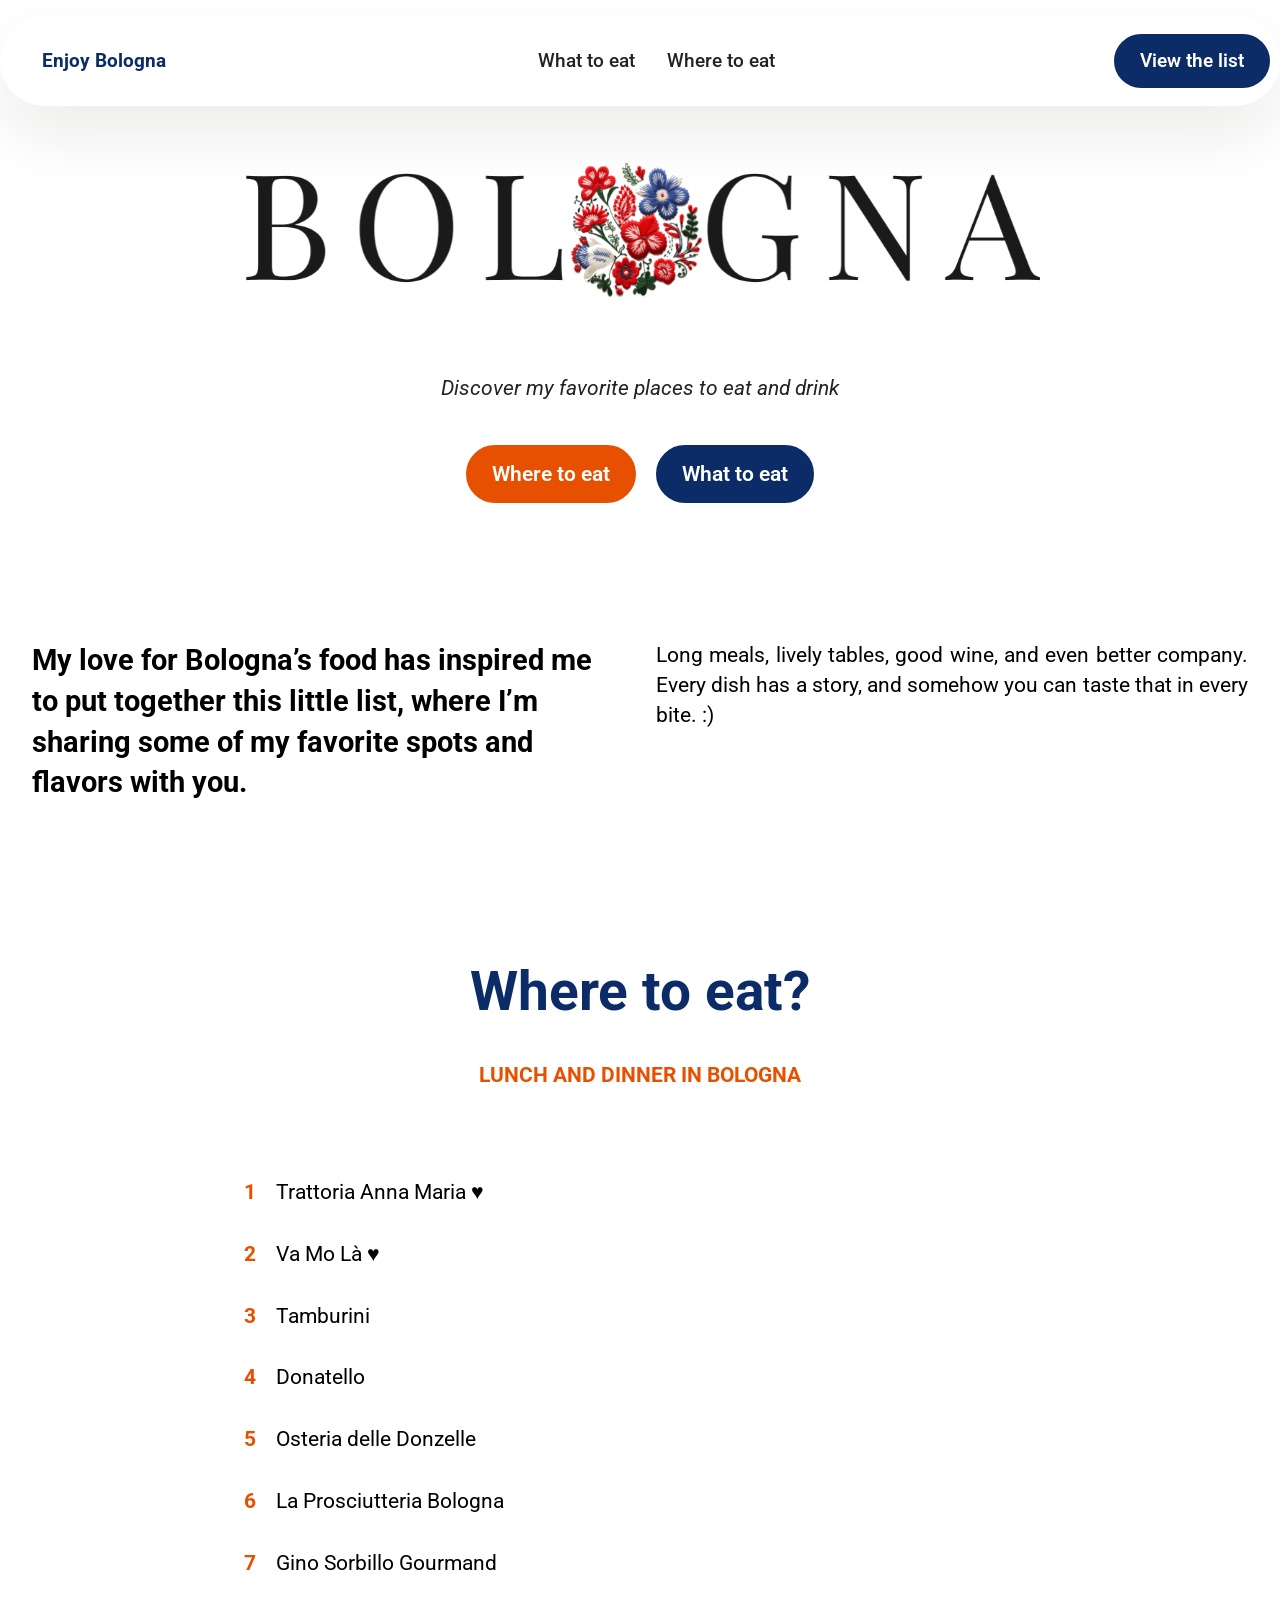
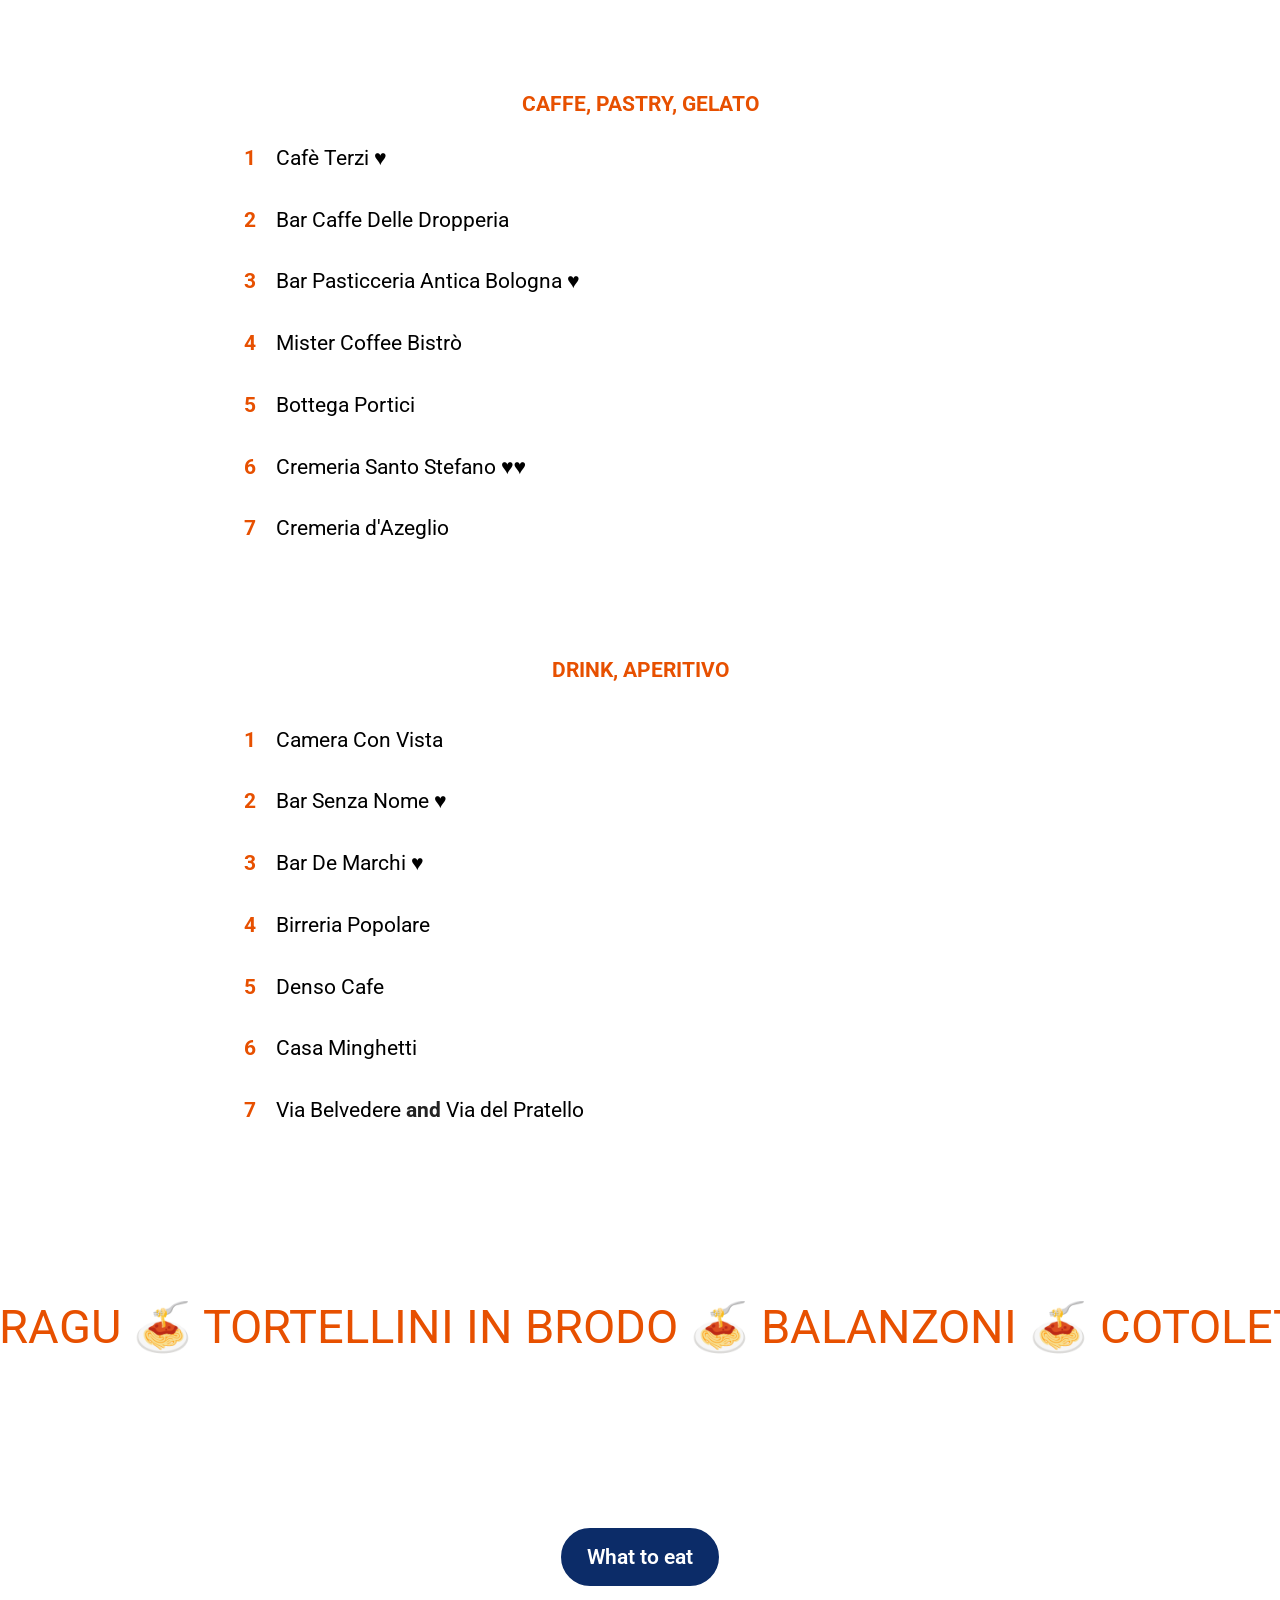
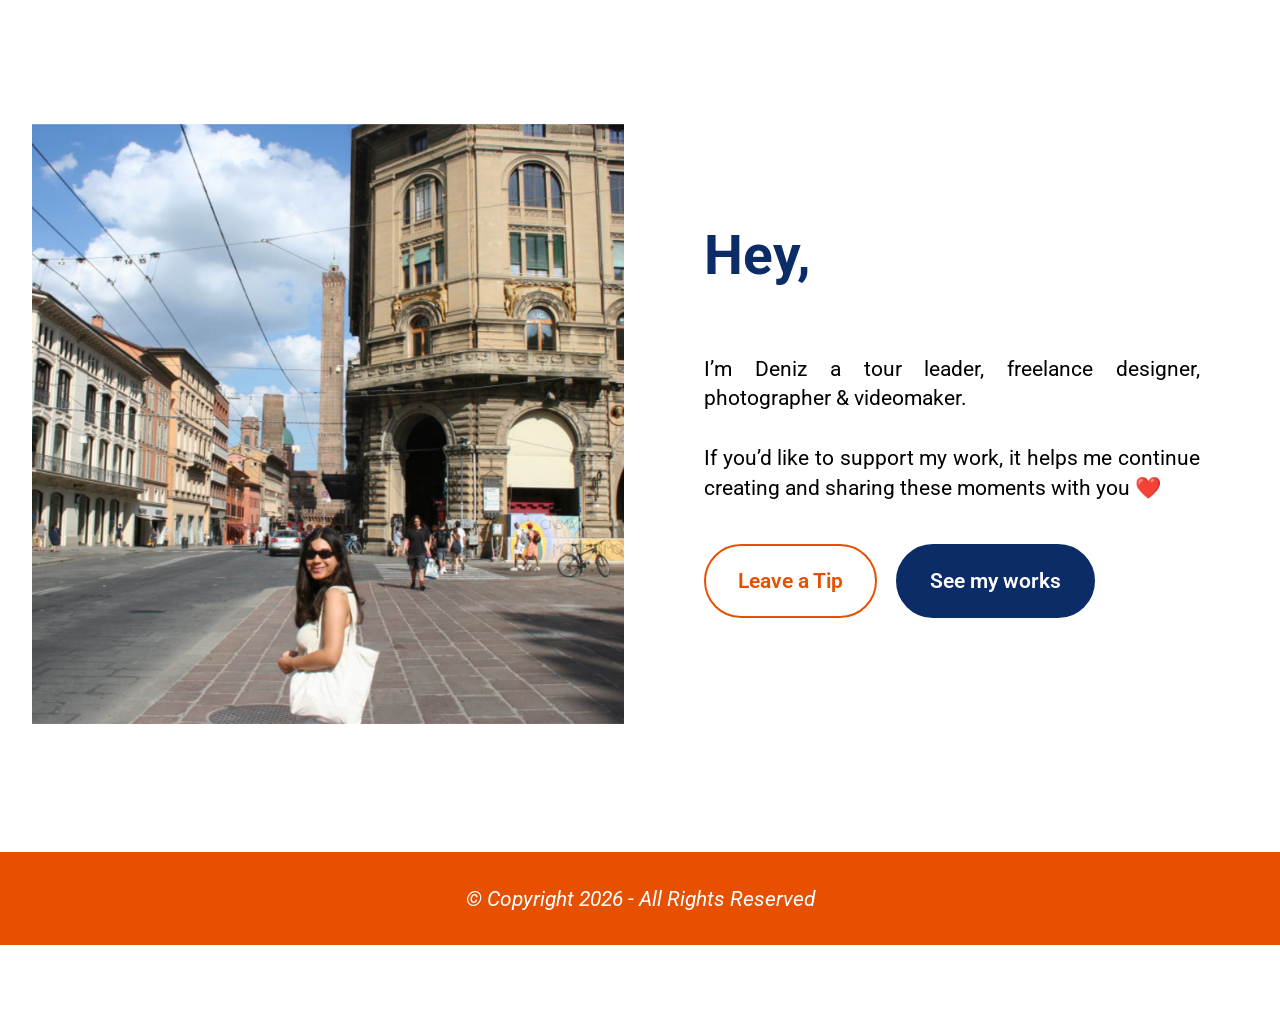
==== commit e659ec07: "Update index.html" ====
--- a/index.html
+++ b/index.html
@@ -1,7 +1,6 @@
 <!DOCTYPE html>
 <html  >
 <head>
-  <!-- Site made with Mobirise Website Builder v6.1.12, https://mobirise.com -->
   <meta charset="UTF-8">
   <meta http-equiv="X-UA-Compatible" content="IE=edge">
   <meta name="generator" content="Mobirise v6.1.12, mobirise.com">
@@ -276,9 +275,9 @@
             </div>
         </div>
     </div>
-</section><section class="display-7" style="padding: 0;align-items: center;justify-content: center;flex-wrap: wrap;    align-content: center;display: flex;position: relative;height: 4rem;"><a href="https://mobiri.se/2376642" style="flex: 1 1;height: 4rem;position: absolute;width: 100%;z-index: 1;"><img alt="" style="height: 4rem;" src="[data-uri]"></a><p style="margin: 0;text-align: center;" class="display-7">&#8204;</p><a style="z-index:1" href="https://mobirise.com/builder/ai-website-builder.html">AI Website Builder</a></section><script src="assets/bootstrap/js/bootstrap.bundle.min.js"></script>  <script src="assets/smoothscroll/smooth-scroll.js"></script>  <script src="assets/ytplayer/index.js"></script>  <script src="assets/dropdown/js/navbar-dropdown.js"></script>  <script src="assets/theme/js/script.js"></script>  
+</section><section class="display-7" style="padding: 0;align-items: center;justify-content: center;flex-wrap: wrap;    align-content: center;display: flex;position: relative;height: 4rem;"><a href="https://mobiri.se/2376642" style="flex: 1 1;height: 4rem;position: absolute;width: 100%;z-index: 1;"><img alt="" style="height: 4rem;" src="[data-uri]"></a><p style="margin: 0;text-align: center;" class="display-7">&#8204;</p></section><script src="assets/bootstrap/js/bootstrap.bundle.min.js"></script>  <script src="assets/smoothscroll/smooth-scroll.js"></script>  <script src="assets/ytplayer/index.js"></script>  <script src="assets/dropdown/js/navbar-dropdown.js"></script>  <script src="assets/theme/js/script.js"></script>  
   
   
   <input name="animation" type="hidden">
   </body>
-</html>+</html>
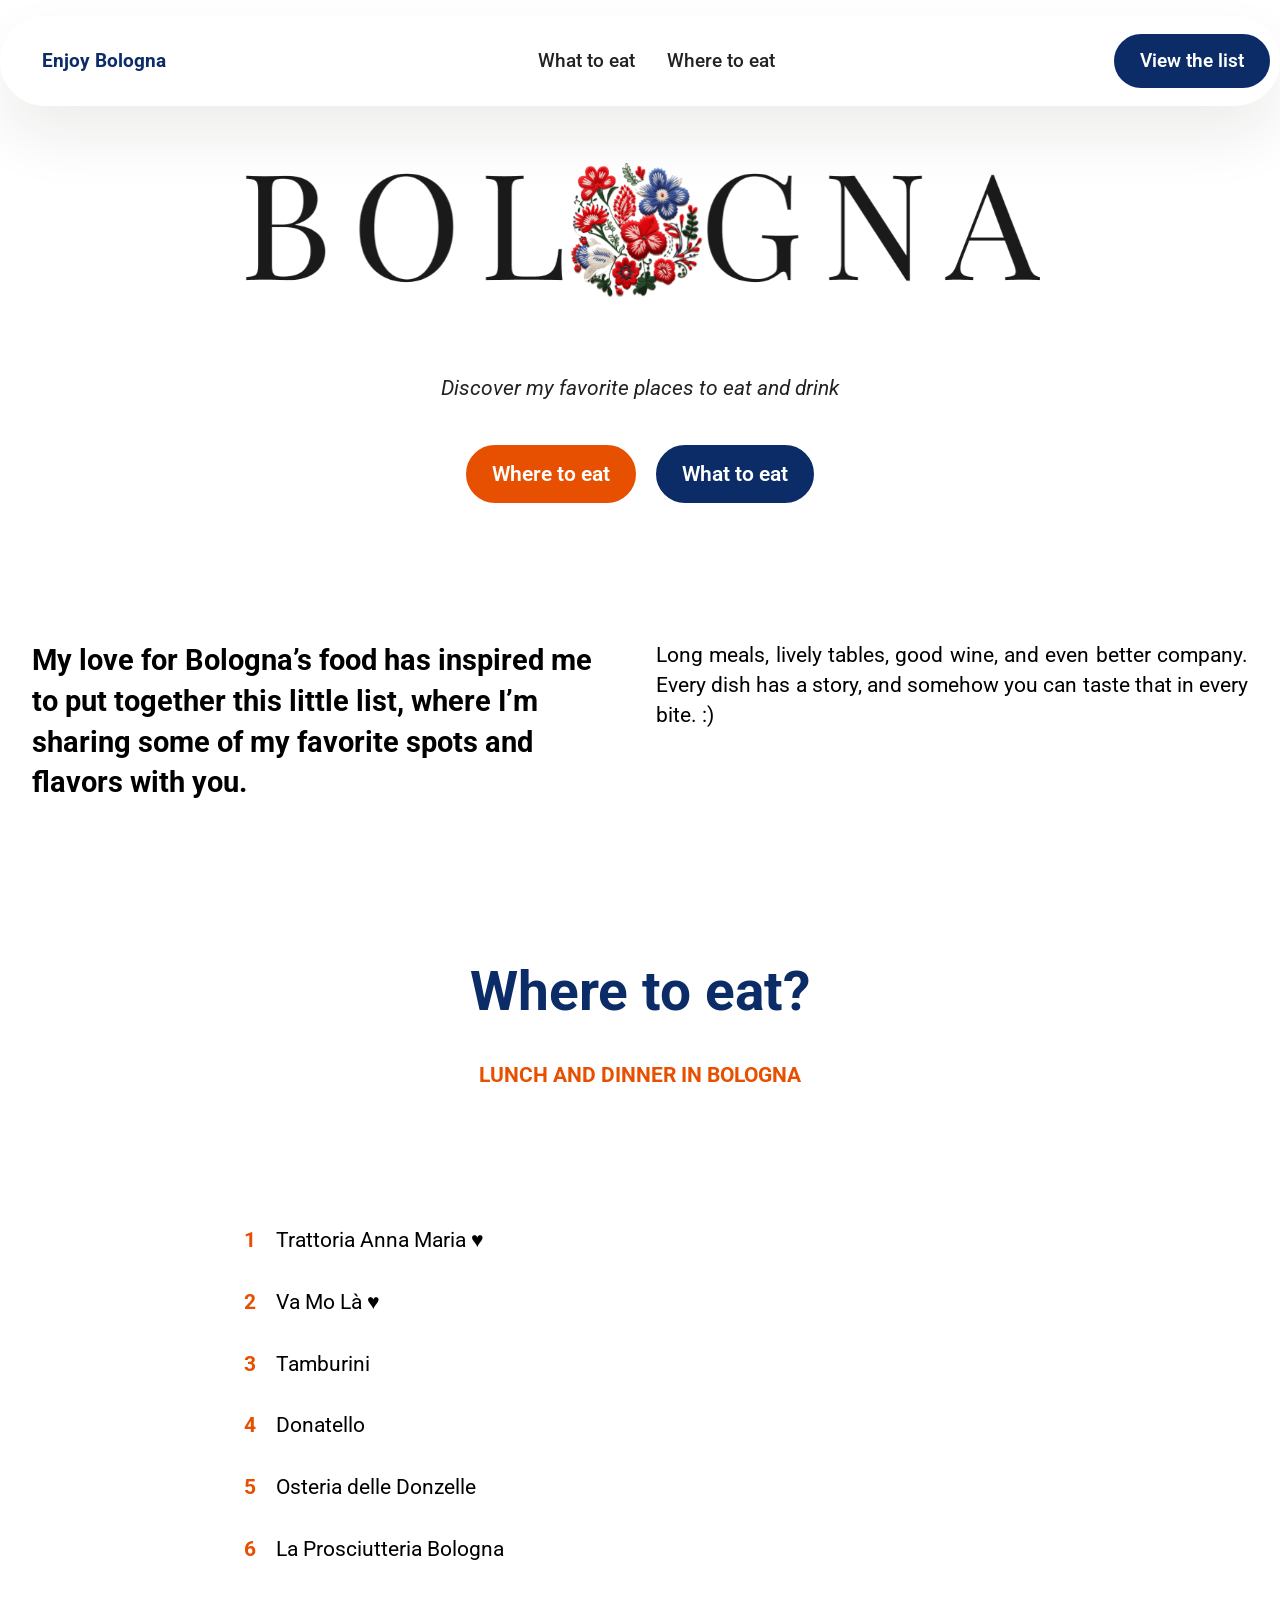
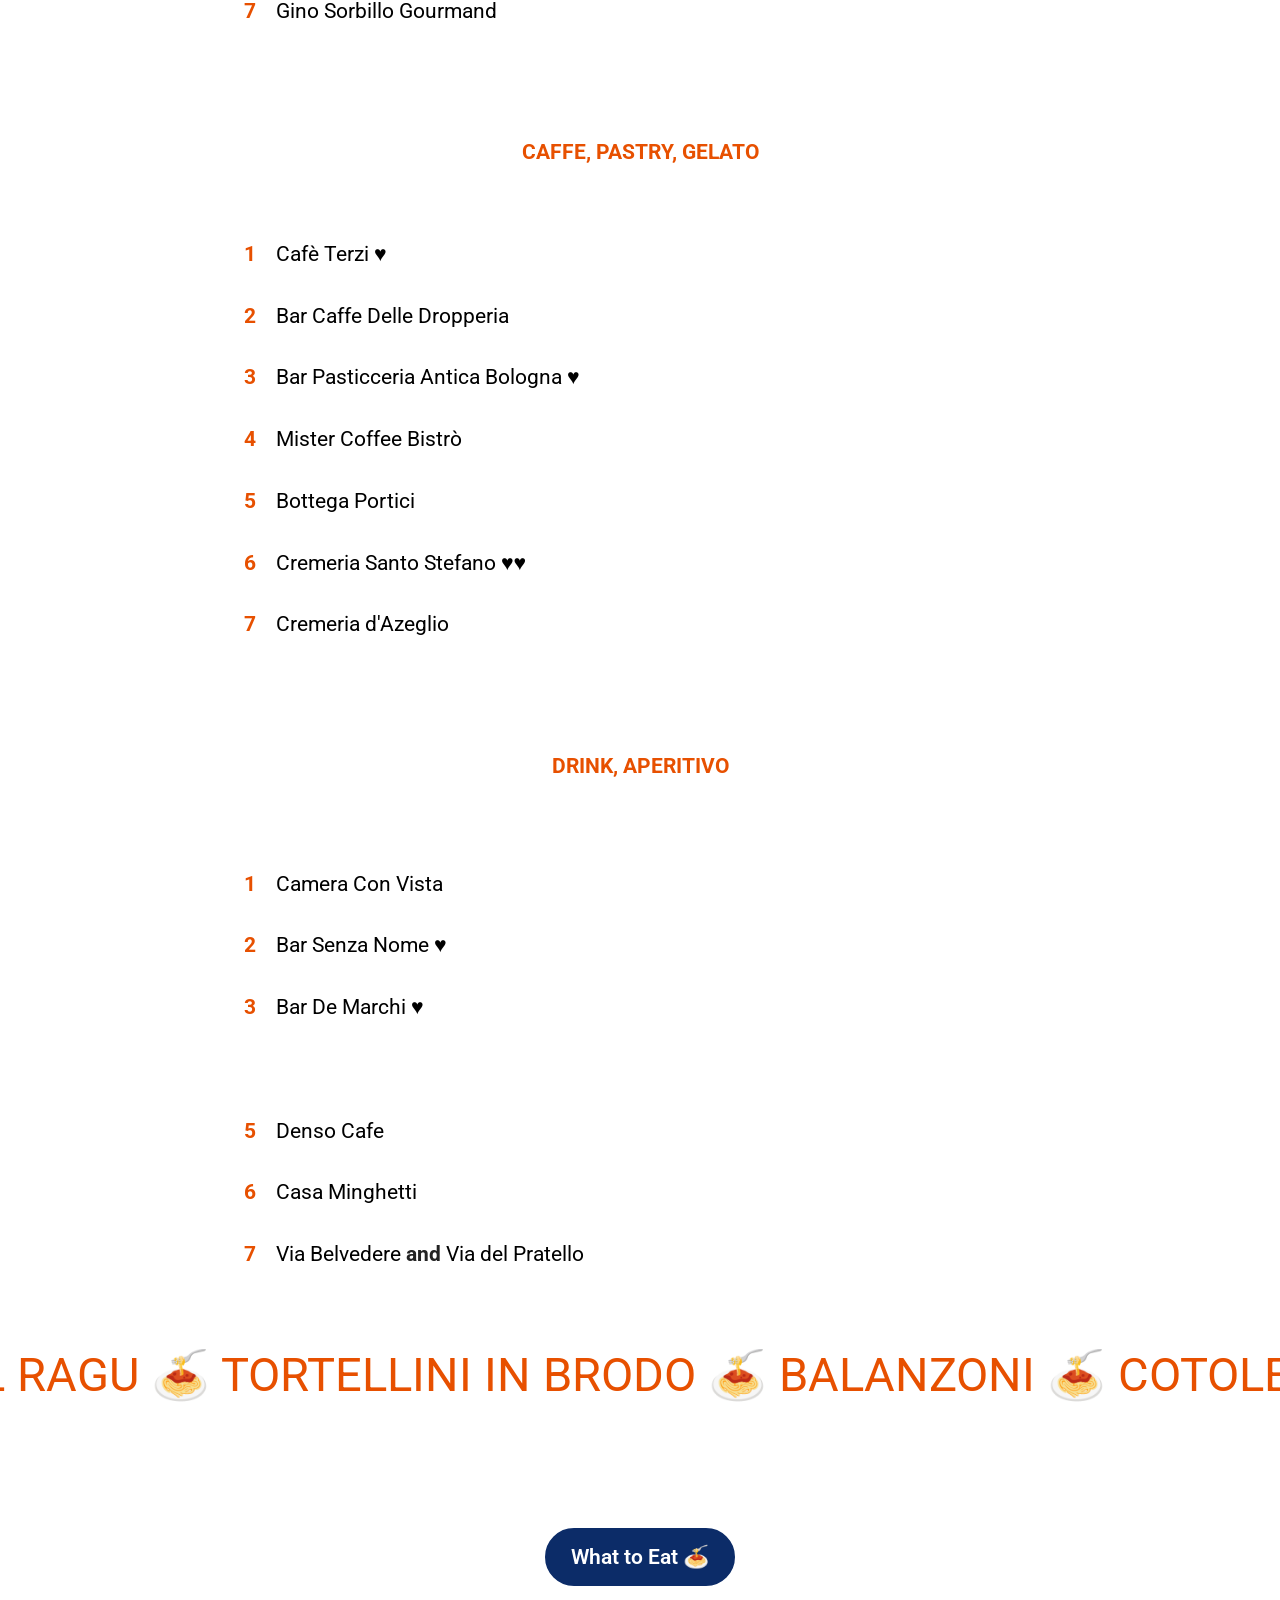
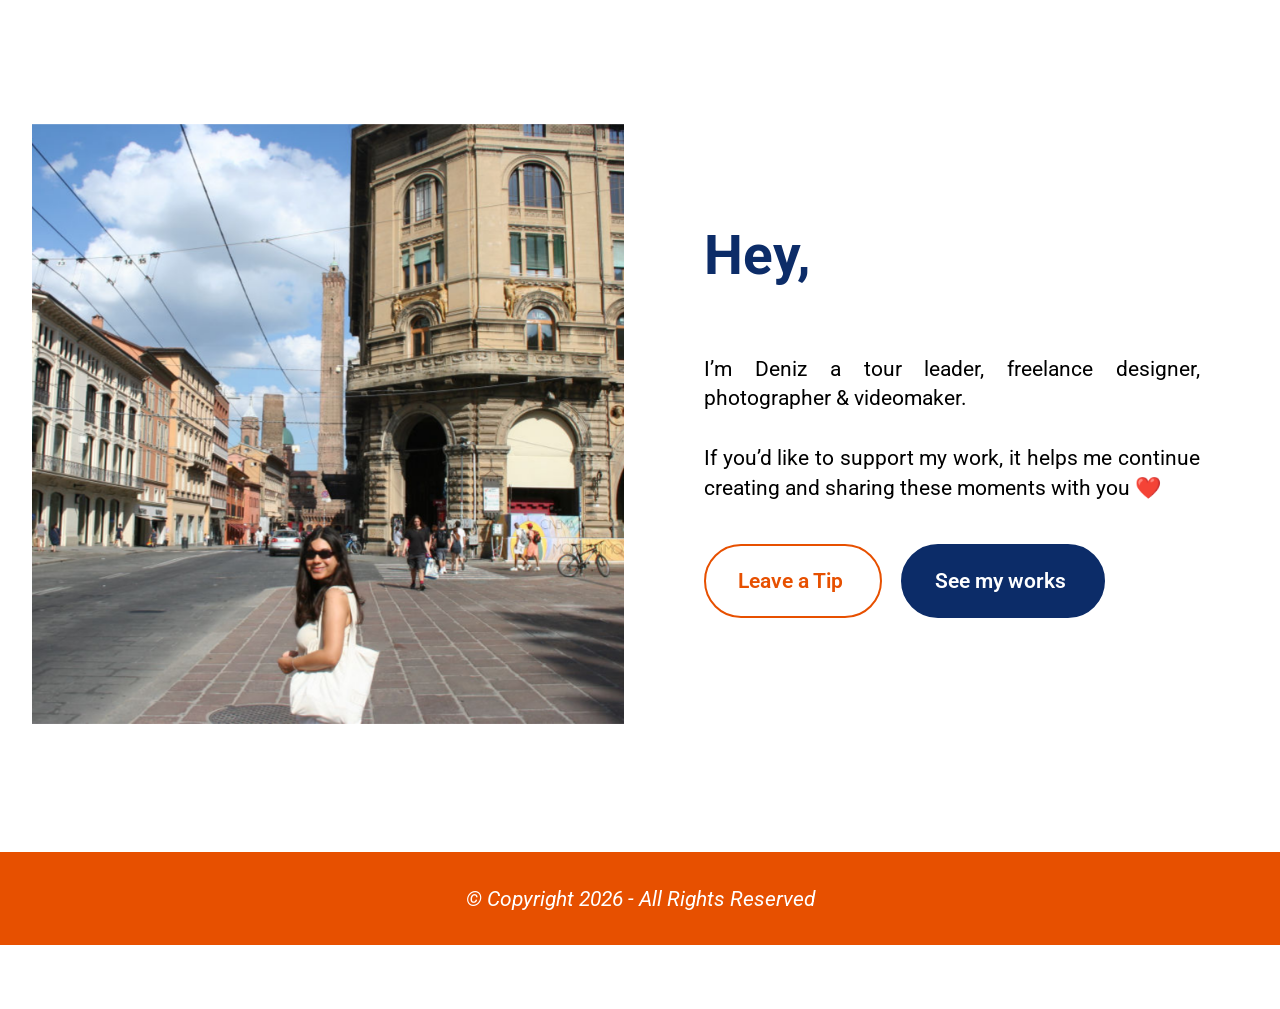
==== commit 0c2e51a0: "Add files via upload" ====
--- a/index.html
+++ b/index.html
@@ -1,6 +1,7 @@
 <!DOCTYPE html>
 <html  >
 <head>
+  <!-- Site made with Mobirise Website Builder v6.1.12, https://mobirise.com -->
   <meta charset="UTF-8">
   <meta http-equiv="X-UA-Compatible" content="IE=edge">
   <meta name="generator" content="Mobirise v6.1.12, mobirise.com">
@@ -17,7 +18,7 @@
   <link rel="stylesheet" href="assets/theme/css/style.css">
   <link rel="preload" href="https://fonts.googleapis.com/css?family=Roboto:100,200,300,400,500,600,700,800,900,100i,200i,300i,400i,500i,600i,700i,800i,900i&display=swap" as="style" onload="this.onload=null;this.rel='stylesheet'">
   <noscript><link rel="stylesheet" href="https://fonts.googleapis.com/css?family=Roboto:100,200,300,400,500,600,700,800,900,100i,200i,300i,400i,500i,600i,700i,800i,900i&display=swap"></noscript>
-  <link rel="preload" as="style" href="assets/mobirise/css/mbr-additional.css?v=AMWK5D"><link rel="stylesheet" href="assets/mobirise/css/mbr-additional.css?v=AMWK5D" type="text/css">
+  <link rel="preload" as="style" href="assets/mobirise/css/mbr-additional.css?v=hOKp6X"><link rel="stylesheet" href="assets/mobirise/css/mbr-additional.css?v=hOKp6X" type="text/css">
 
   
   
@@ -225,7 +226,7 @@
       <div class="col-md-12 content-head">
         
         
-        <div class="mbr-section-btn mt-4"><a class="btn btn-secondary display-7" href="page1.html">What to eat</a></div>
+        <div class="mbr-section-btn mt-4"><a class="btn btn-secondary display-7" href="page1.html">What to Eat 🍝</a></div>
       </div>
     </div>
   </div>
@@ -250,7 +251,7 @@
                 <h5 class="mbr-section-title mbr-fonts-style mb-4 display-2"><strong>Hey,</strong></h5>
                 
                 <p class="mbr-text mbr-fonts-style mb-4 display-7"><br>I’m Deniz a tour leader, freelance designer, photographer &amp; videomaker.<br><br>If you’d like to support my work, it helps me continue creating and sharing these moments with you ❤️</p>
-                <div class="mbr-section-btn mt-3"><a class="btn btn-lg btn-primary-outline display-7" href="https://pay.sumup.com/b2c/QMOIOUCL" target="_blank"> Leave a Tip</a> <a class="btn btn-lg btn-secondary display-7" href="https://www.instagram.com/denizkreative/" target="_blank">See my works</a></div>
+                <div class="mbr-section-btn mt-3"><a class="btn btn-lg btn-primary-outline display-7" href="https://pay.sumup.com/b2c/QMOIOUCL" target="_blank"> Leave a Tip&nbsp;</a> <a class="btn btn-lg btn-secondary display-7" href="https://www.instagram.com/denizkreative/" target="_blank">See my works&nbsp;</a></div>
               </div>
             </div>
           </div>
@@ -275,9 +276,9 @@
             </div>
         </div>
     </div>
-</section><section class="display-7" style="padding: 0;align-items: center;justify-content: center;flex-wrap: wrap;    align-content: center;display: flex;position: relative;height: 4rem;"><a href="https://mobiri.se/2376642" style="flex: 1 1;height: 4rem;position: absolute;width: 100%;z-index: 1;"><img alt="" style="height: 4rem;" src="[data-uri]"></a><p style="margin: 0;text-align: center;" class="display-7">&#8204;</p></section><script src="assets/bootstrap/js/bootstrap.bundle.min.js"></script>  <script src="assets/smoothscroll/smooth-scroll.js"></script>  <script src="assets/ytplayer/index.js"></script>  <script src="assets/dropdown/js/navbar-dropdown.js"></script>  <script src="assets/theme/js/script.js"></script>  
+</section><section class="display-7" style="padding: 0;align-items: center;justify-content: center;flex-wrap: wrap;    align-content: center;display: flex;position: relative;height: 4rem;"><a href="https://mobiri.se/2376642" style="flex: 1 1;height: 4rem;position: absolute;width: 100%;z-index: 1;"><img alt="" style="height: 4rem;" src="[data-uri]"></a><p style="margin: 0;text-align: center;" class="display-7">&#8204;</p><a style="z-index:1" href="https://mobirise.com/builder/ai-website-generator.html">AI Website Generator</a></section><script src="assets/bootstrap/js/bootstrap.bundle.min.js"></script>  <script src="assets/smoothscroll/smooth-scroll.js"></script>  <script src="assets/ytplayer/index.js"></script>  <script src="assets/dropdown/js/navbar-dropdown.js"></script>  <script src="assets/theme/js/script.js"></script>  
   
   
   <input name="animation" type="hidden">
   </body>
-</html>
+</html>
--- a/assets/mobirise/css/mbr-additional.css
+++ b/assets/mobirise/css/mbr-additional.css
@@ -1365,7 +1365,7 @@
 }
 .cid-vg89yKFe2c {
   padding-top: 3rem;
-  padding-bottom: 0rem;
+  padding-bottom: 3rem;
   background-color: #ffffff;
 }
 .cid-vg89yKFe2c .mbr-fallback-image.disabled {
@@ -1424,7 +1424,7 @@
 }
 .cid-vg87wXh5kA {
   padding-top: 3rem;
-  padding-bottom: 0rem;
+  padding-bottom: 3rem;
   background-color: #ffffff;
 }
 .cid-vg87wXh5kA .mbr-fallback-image.disabled {
@@ -1477,7 +1477,7 @@
 }
 .cid-vg8aVaR2EJ {
   padding-top: 3rem;
-  padding-bottom: 0rem;
+  padding-bottom: 3rem;
   background-color: #ffffff;
 }
 .cid-vg8aVaR2EJ .mbr-fallback-image.disabled {
@@ -1532,8 +1532,8 @@
   text-align: justify;
 }
 .cid-vg8ihq9PuK {
-  padding-top: 9rem;
-  padding-bottom: 6rem;
+  padding-top: 3rem;
+  padding-bottom: 3rem;
   background-color: #ffffff;
 }
 .cid-vg8ihq9PuK .item:focus,
--- a/assets/mobirise/css/mbr-additional.css
+++ b/assets/mobirise/css/mbr-additional.css
@@ -1365,7 +1365,7 @@
 }
 .cid-vg89yKFe2c {
   padding-top: 3rem;
-  padding-bottom: 0rem;
+  padding-bottom: 3rem;
   background-color: #ffffff;
 }
 .cid-vg89yKFe2c .mbr-fallback-image.disabled {
@@ -1424,7 +1424,7 @@
 }
 .cid-vg87wXh5kA {
   padding-top: 3rem;
-  padding-bottom: 0rem;
+  padding-bottom: 3rem;
   background-color: #ffffff;
 }
 .cid-vg87wXh5kA .mbr-fallback-image.disabled {
@@ -1477,7 +1477,7 @@
 }
 .cid-vg8aVaR2EJ {
   padding-top: 3rem;
-  padding-bottom: 0rem;
+  padding-bottom: 3rem;
   background-color: #ffffff;
 }
 .cid-vg8aVaR2EJ .mbr-fallback-image.disabled {
@@ -1532,8 +1532,8 @@
   text-align: justify;
 }
 .cid-vg8ihq9PuK {
-  padding-top: 9rem;
-  padding-bottom: 6rem;
+  padding-top: 3rem;
+  padding-bottom: 3rem;
   background-color: #ffffff;
 }
 .cid-vg8ihq9PuK .item:focus,
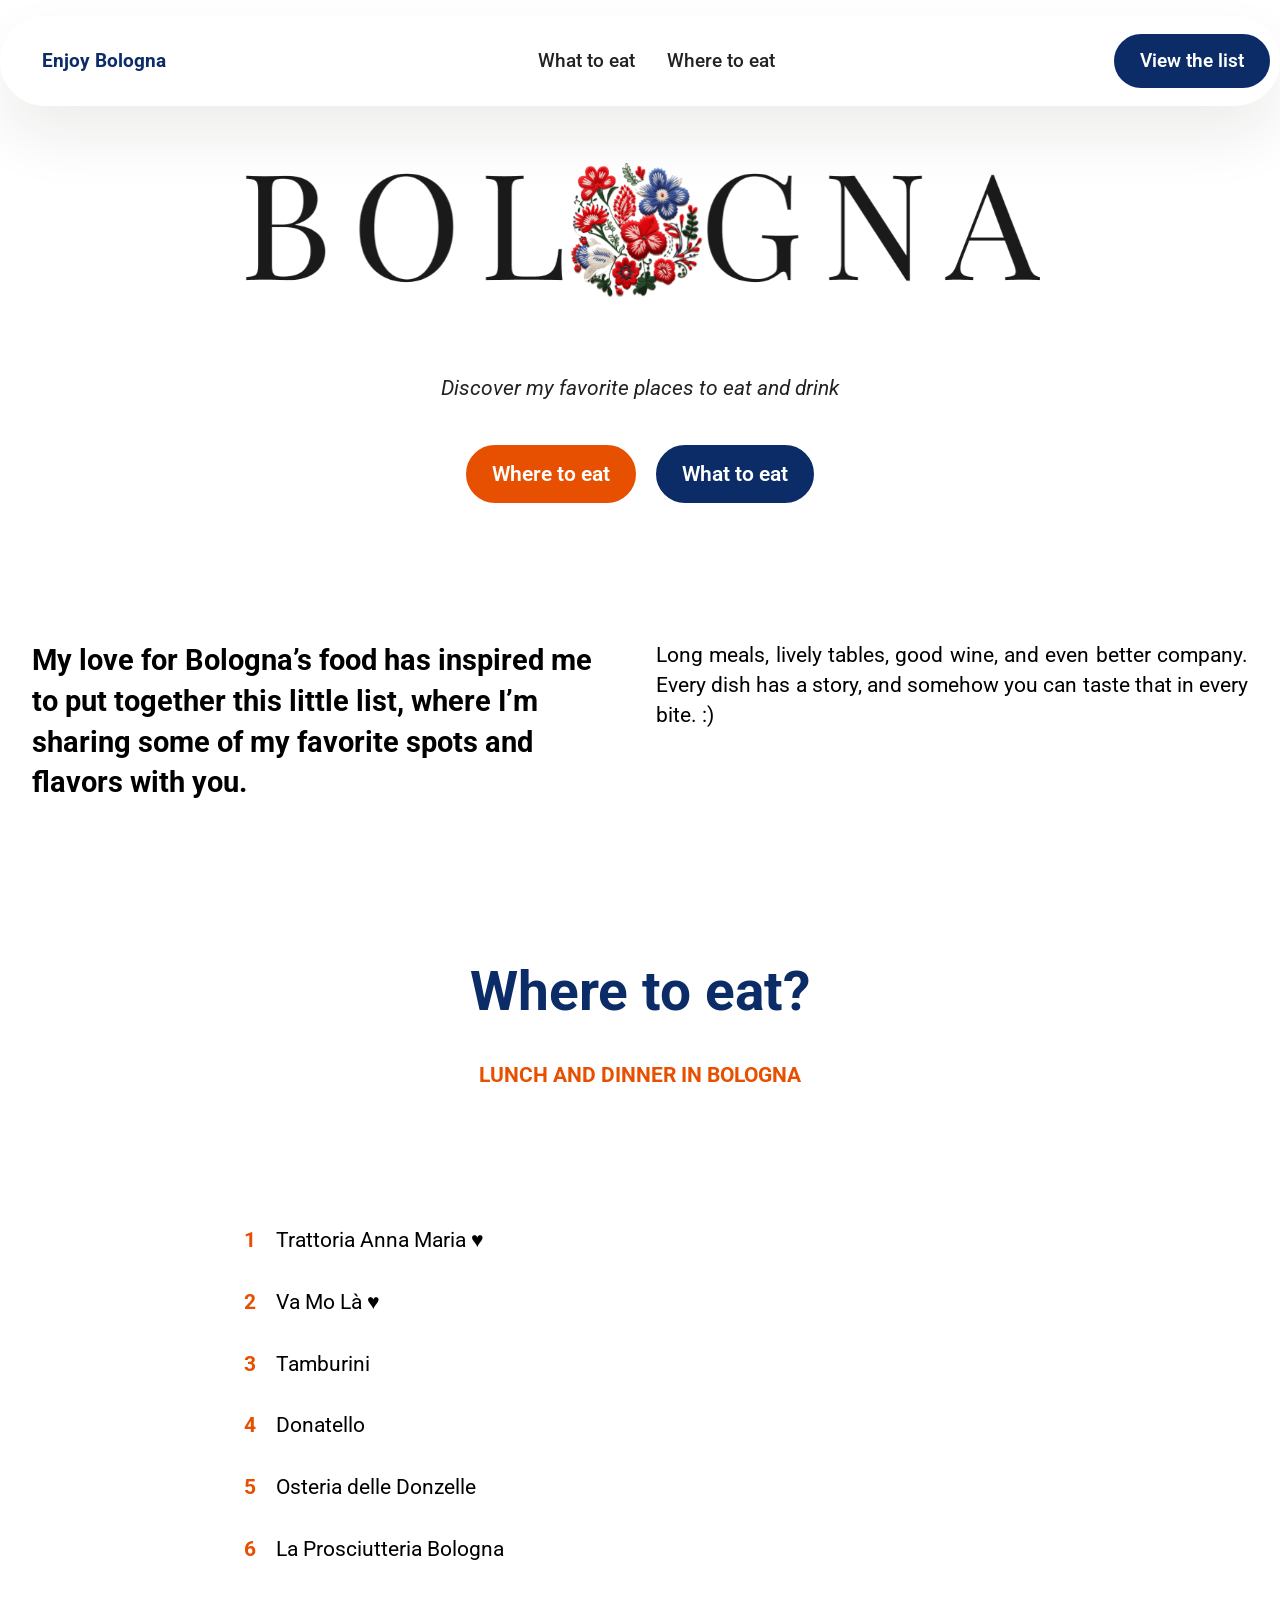
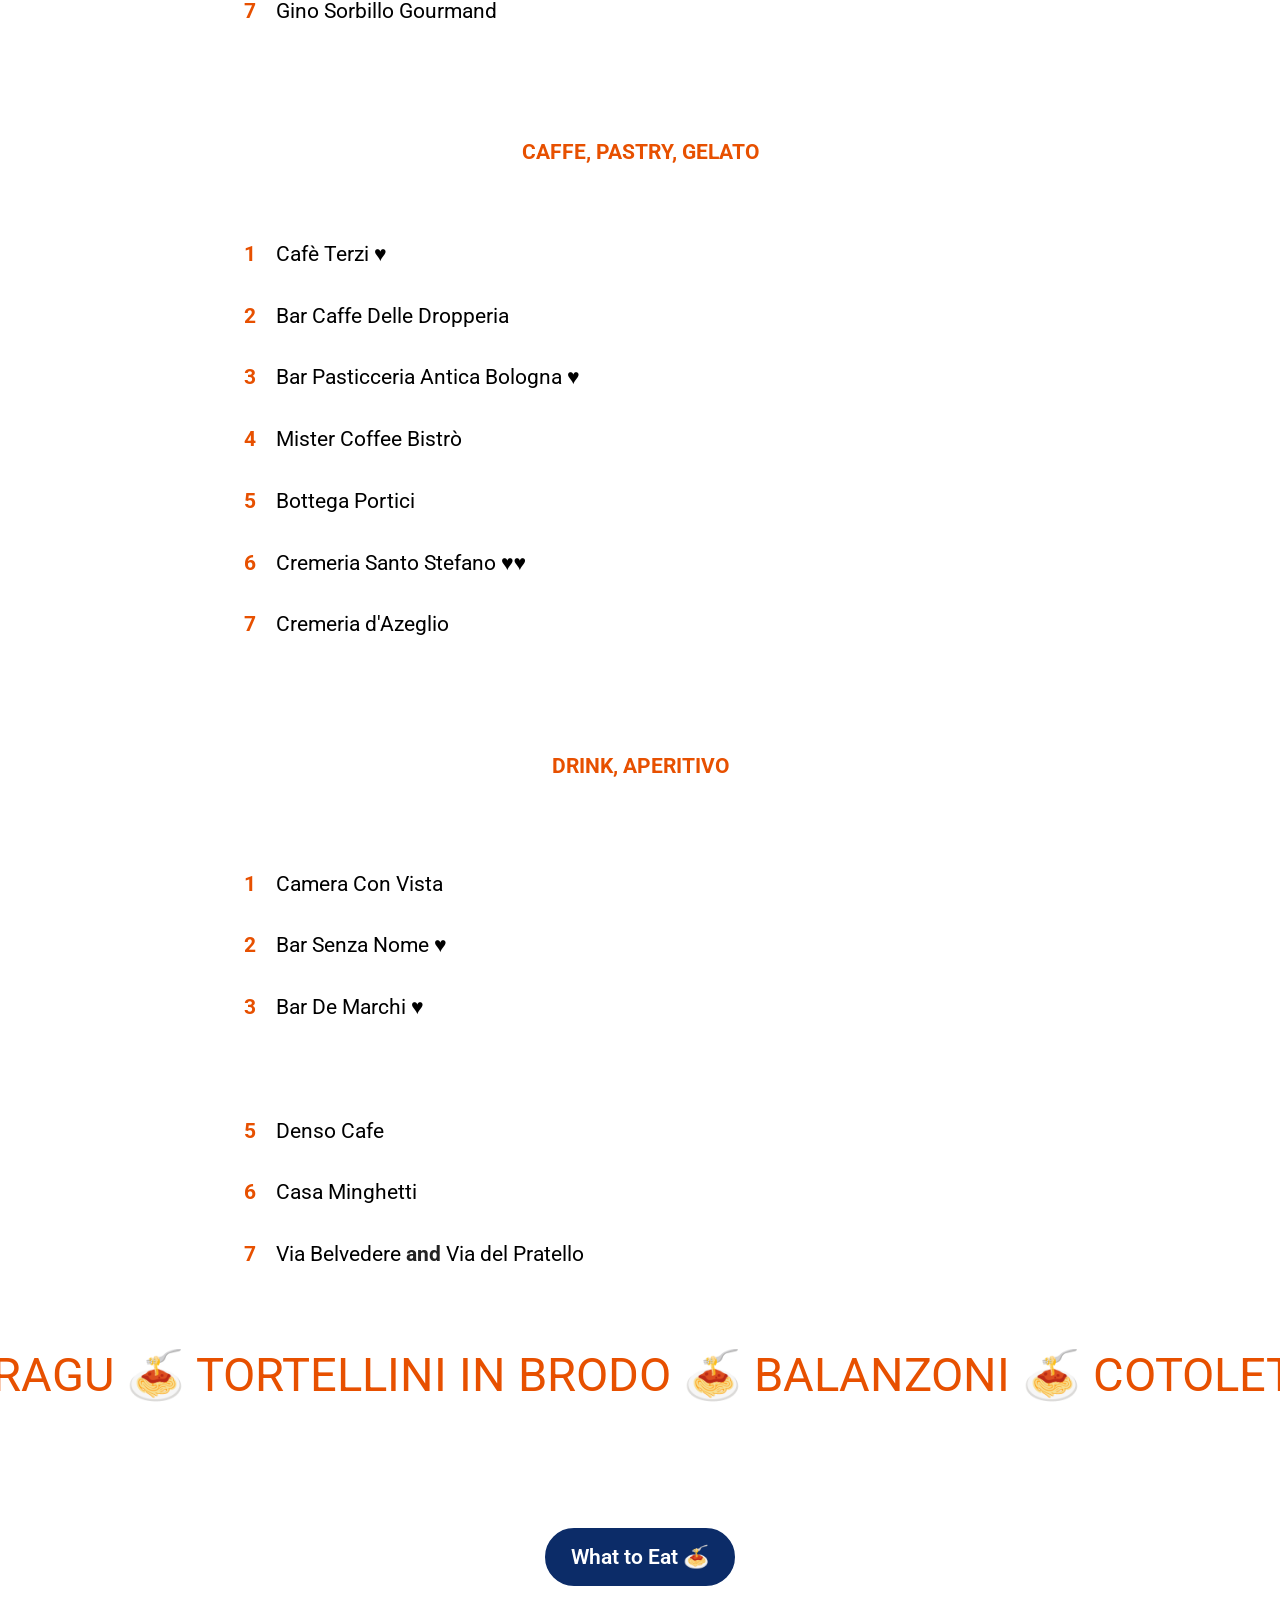
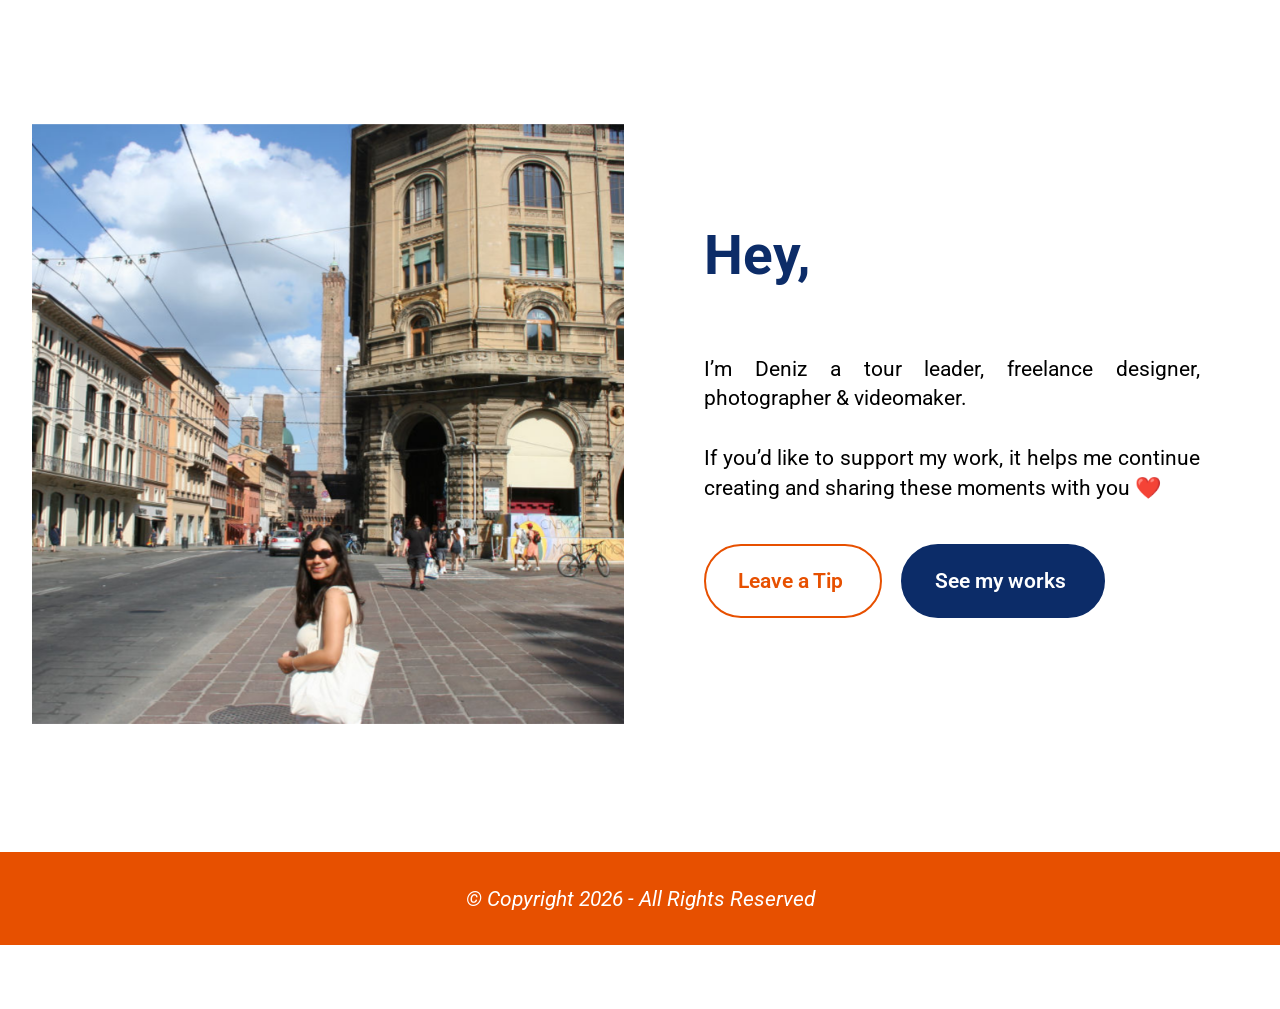
==== commit ef5185f3: "Update index.html" ====
--- a/index.html
+++ b/index.html
@@ -1,7 +1,6 @@
 <!DOCTYPE html>
 <html  >
 <head>
-  <!-- Site made with Mobirise Website Builder v6.1.12, https://mobirise.com -->
   <meta charset="UTF-8">
   <meta http-equiv="X-UA-Compatible" content="IE=edge">
   <meta name="generator" content="Mobirise v6.1.12, mobirise.com">
@@ -276,9 +275,9 @@
             </div>
         </div>
     </div>
-</section><section class="display-7" style="padding: 0;align-items: center;justify-content: center;flex-wrap: wrap;    align-content: center;display: flex;position: relative;height: 4rem;"><a href="https://mobiri.se/2376642" style="flex: 1 1;height: 4rem;position: absolute;width: 100%;z-index: 1;"><img alt="" style="height: 4rem;" src="[data-uri]"></a><p style="margin: 0;text-align: center;" class="display-7">&#8204;</p><a style="z-index:1" href="https://mobirise.com/builder/ai-website-generator.html">AI Website Generator</a></section><script src="assets/bootstrap/js/bootstrap.bundle.min.js"></script>  <script src="assets/smoothscroll/smooth-scroll.js"></script>  <script src="assets/ytplayer/index.js"></script>  <script src="assets/dropdown/js/navbar-dropdown.js"></script>  <script src="assets/theme/js/script.js"></script>  
+</section><section class="display-7" style="padding: 0;align-items: center;justify-content: center;flex-wrap: wrap;    align-content: center;display: flex;position: relative;height: 4rem;"><a href="Enjoy Bologna" style="flex: 1 1;height: 4rem;position: absolute;width: 100%;z-index: 1;"><img alt="" style="height: 4rem;" src="[data-uri]"></a><p style="margin: 0;text-align: center;" class="display-7">&#8204;</p></section><script src="assets/bootstrap/js/bootstrap.bundle.min.js"></script>  <script src="assets/smoothscroll/smooth-scroll.js"></script>  <script src="assets/ytplayer/index.js"></script>  <script src="assets/dropdown/js/navbar-dropdown.js"></script>  <script src="assets/theme/js/script.js"></script>  
   
   
   <input name="animation" type="hidden">
   </body>
-</html>+</html>
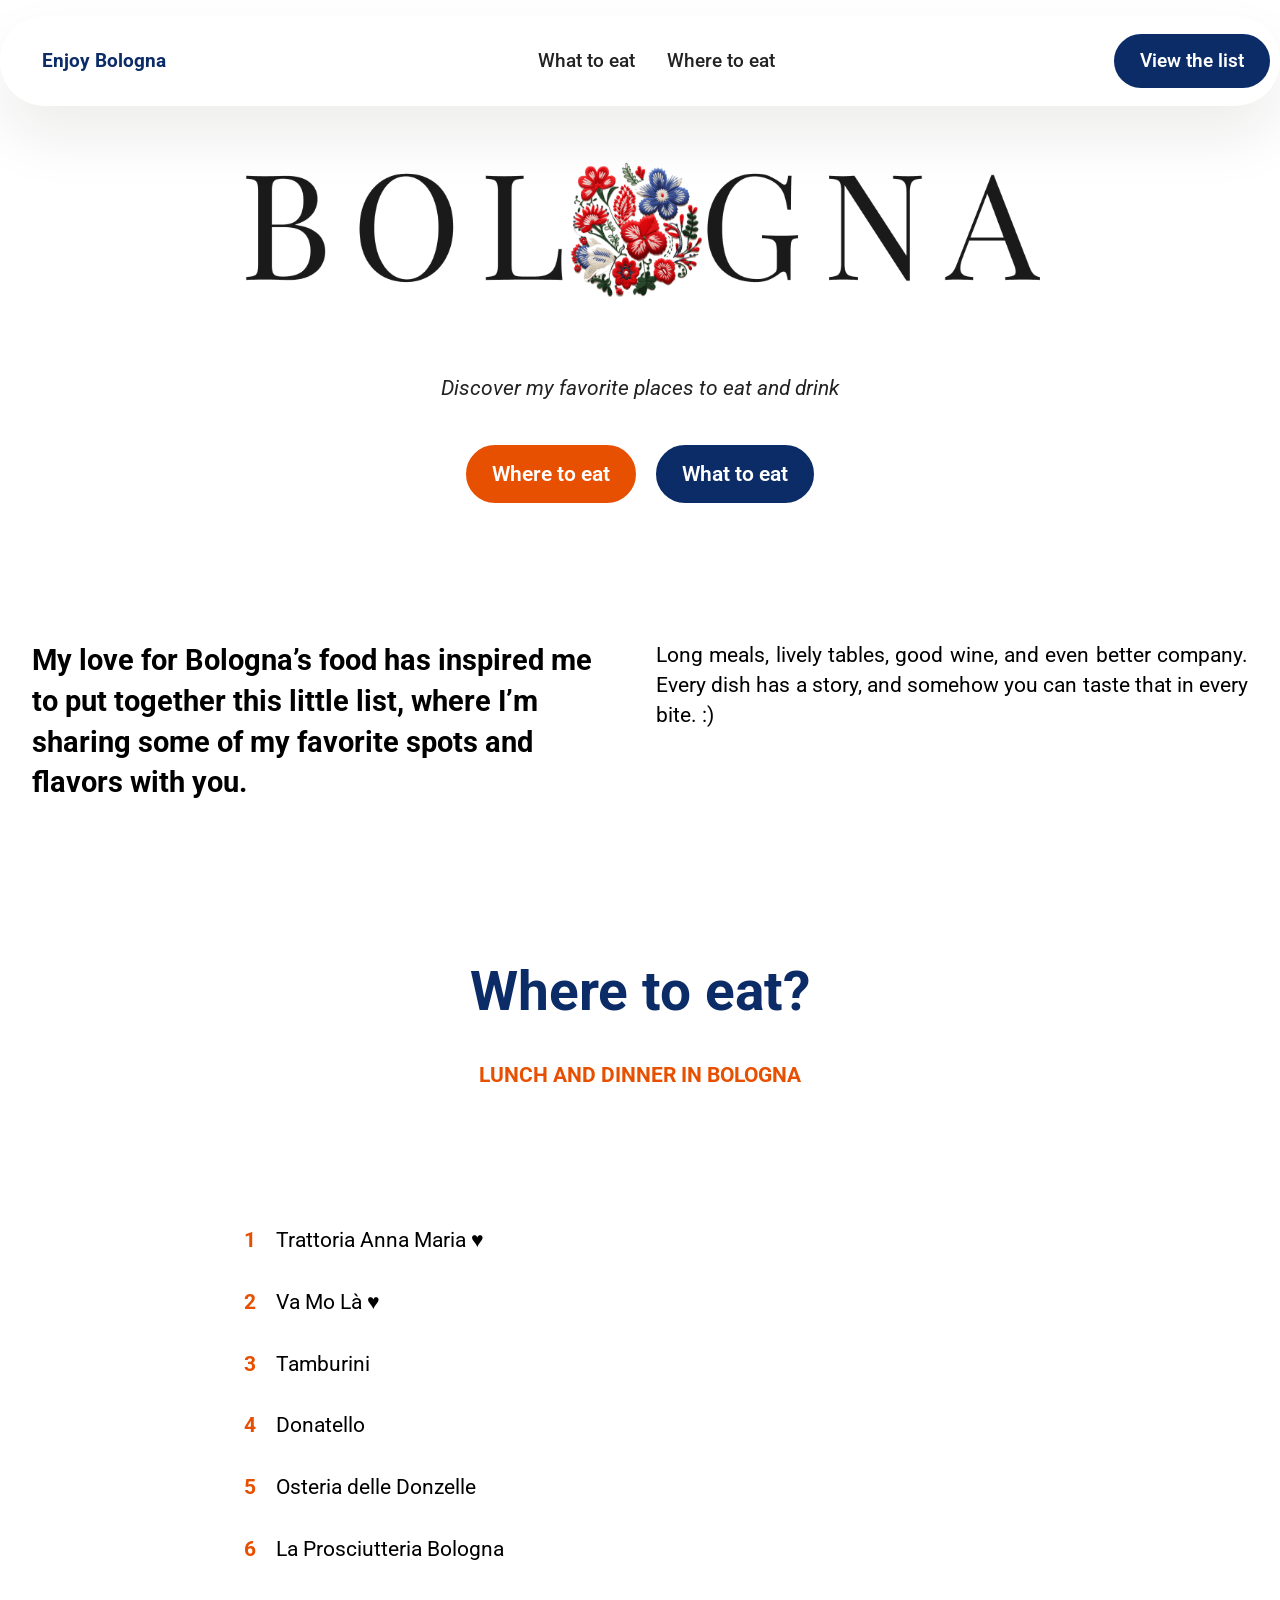
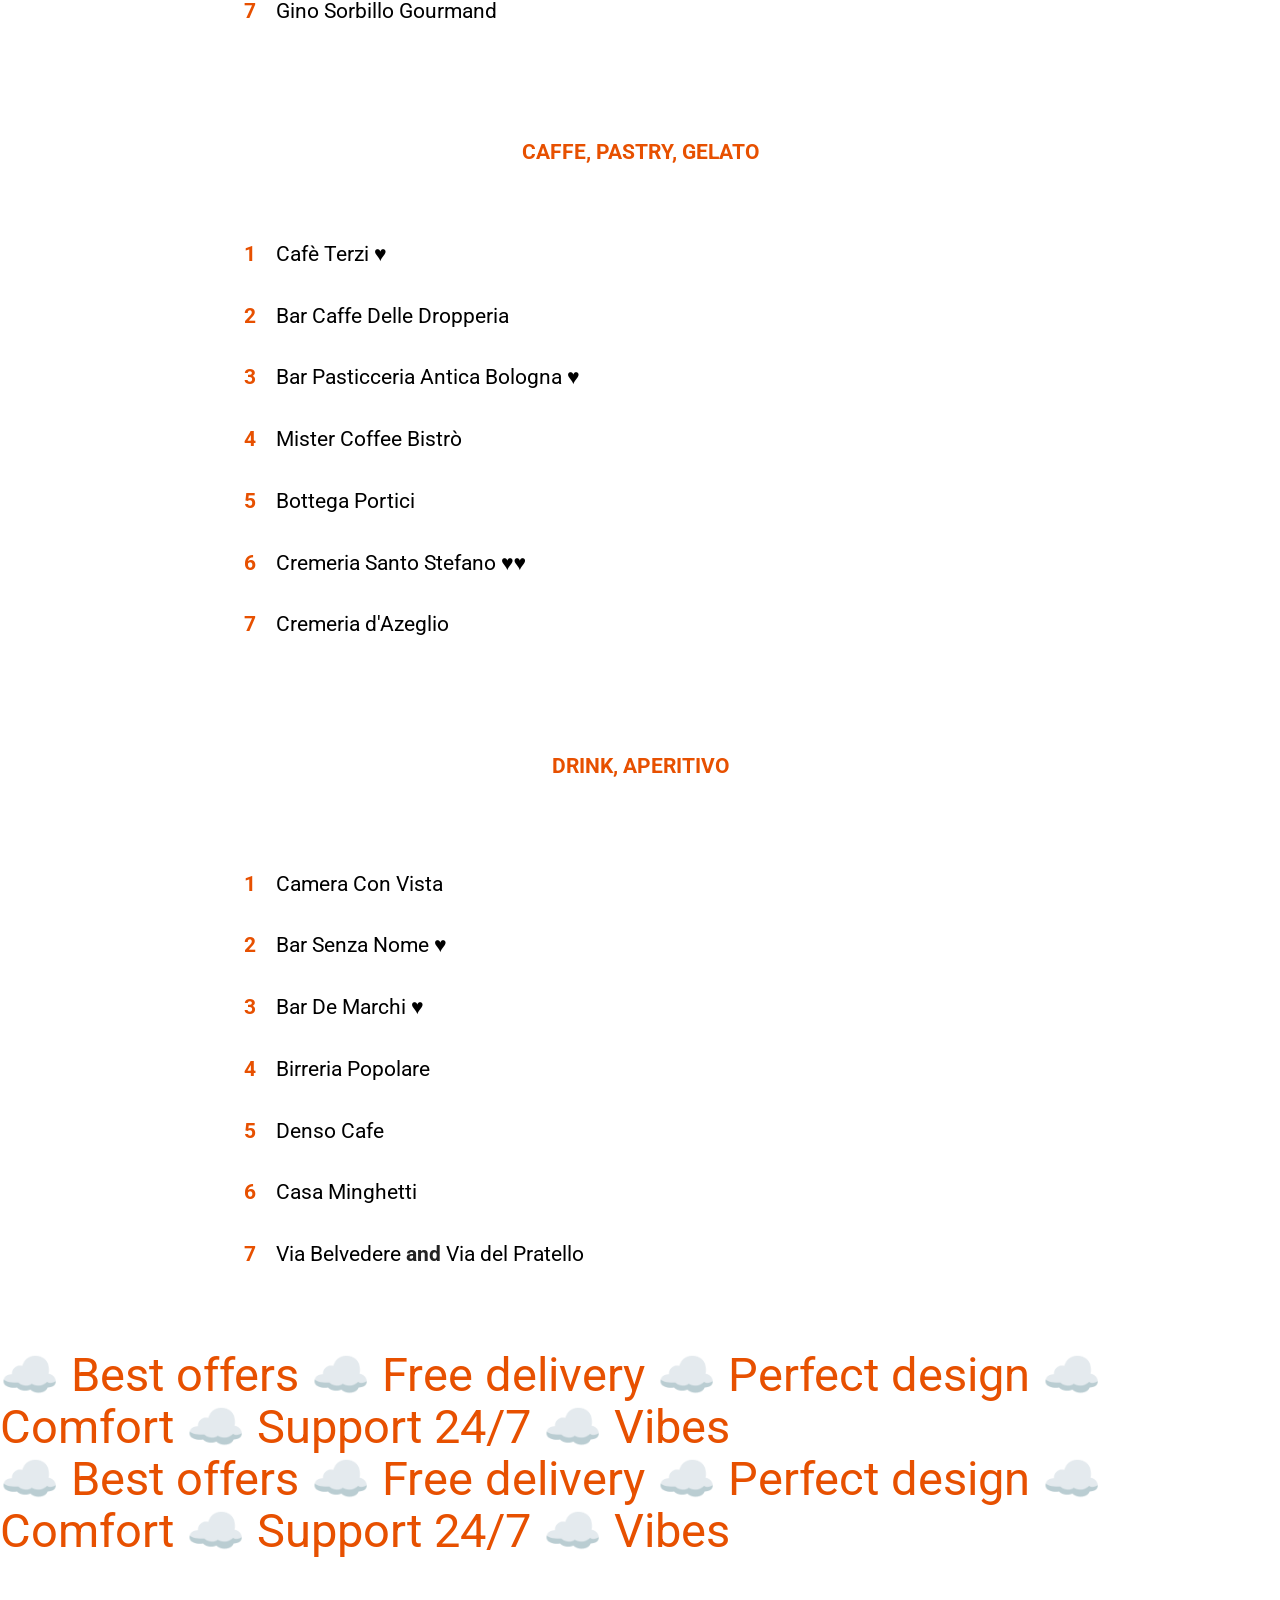
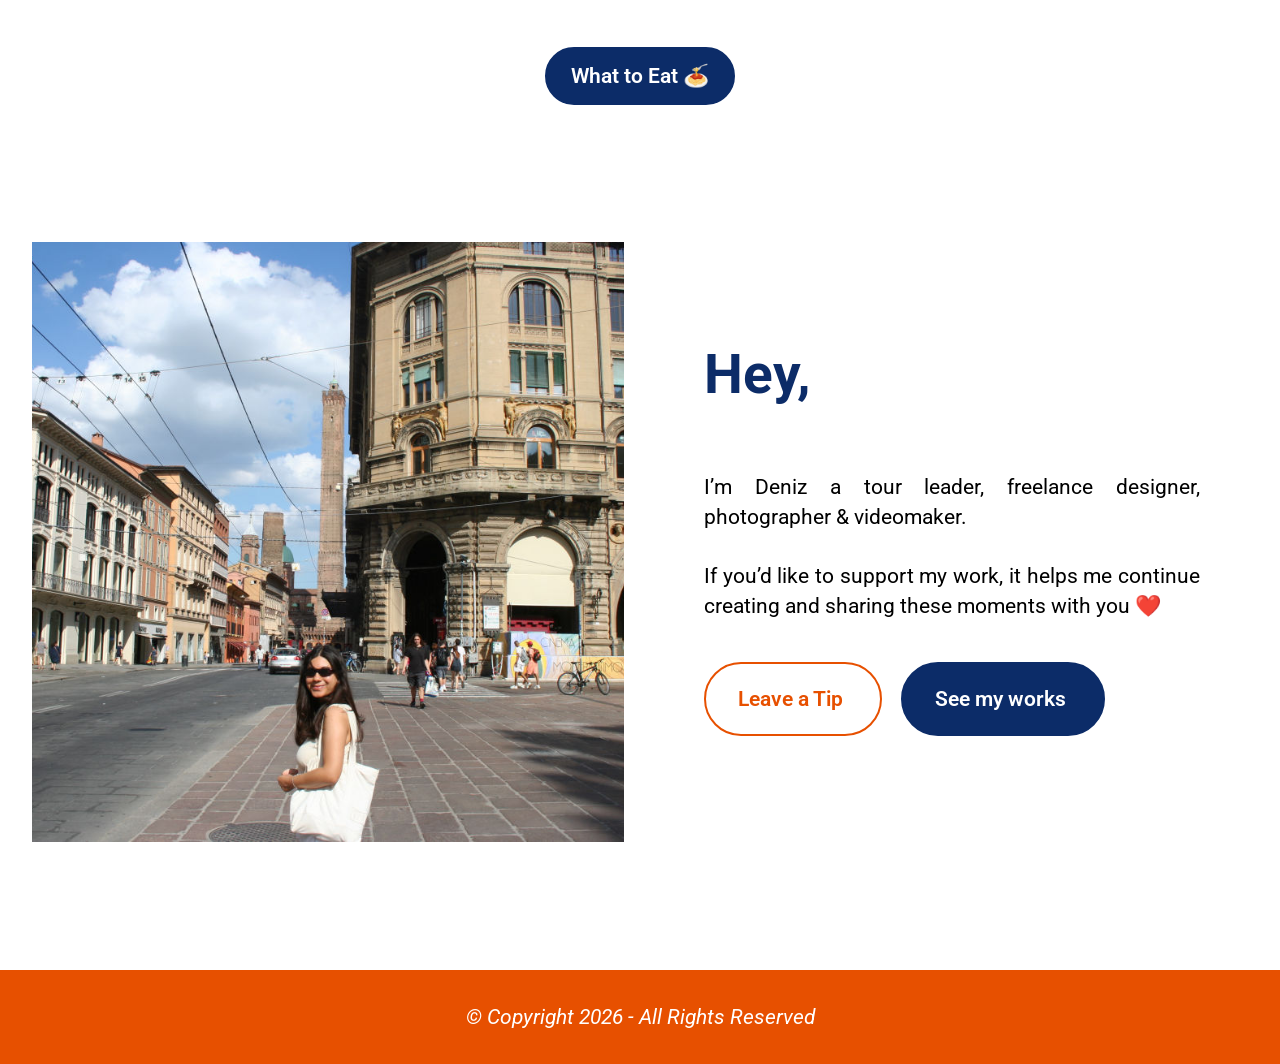
==== commit 2f4ef50e: "remove index.html" ====
--- a/index.html
+++ b/index.html
@@ -275,7 +275,7 @@
             </div>
         </div>
     </div>
-</section><section class="display-7" style="padding: 0;align-items: center;justify-content: center;flex-wrap: wrap;    align-content: center;display: flex;position: relative;height: 4rem;"><a href="Enjoy Bologna" style="flex: 1 1;height: 4rem;position: absolute;width: 100%;z-index: 1;"><img alt="" style="height: 4rem;" src="[data-uri]"></a><p style="margin: 0;text-align: center;" class="display-7">&#8204;</p></section><script src="assets/bootstrap/js/bootstrap.bundle.min.js"></script>  <script src="assets/smoothscroll/smooth-scroll.js"></script>  <script src="assets/ytplayer/index.js"></script>  <script src="assets/dropdown/js/navbar-dropdown.js"></script>  <script src="assets/theme/js/script.js"></script>  
+</section>
   
   
   <input name="animation" type="hidden">
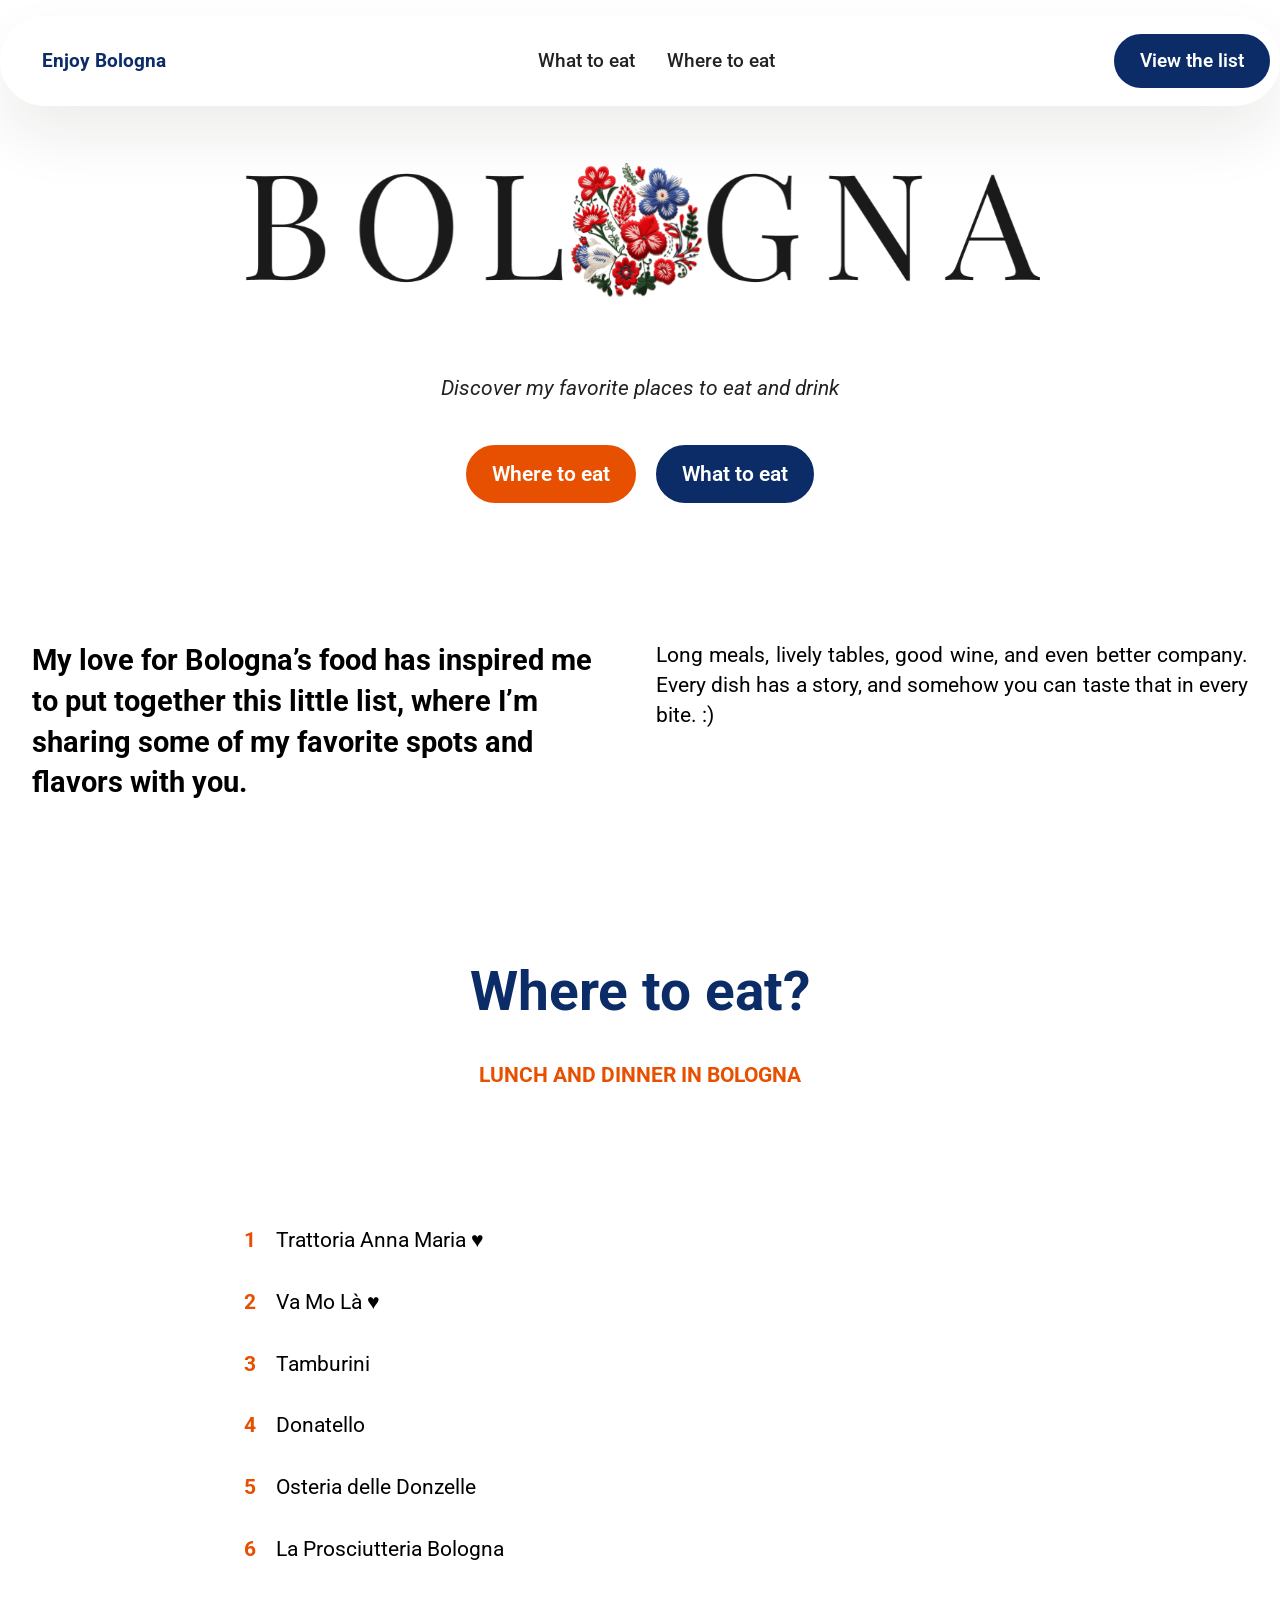
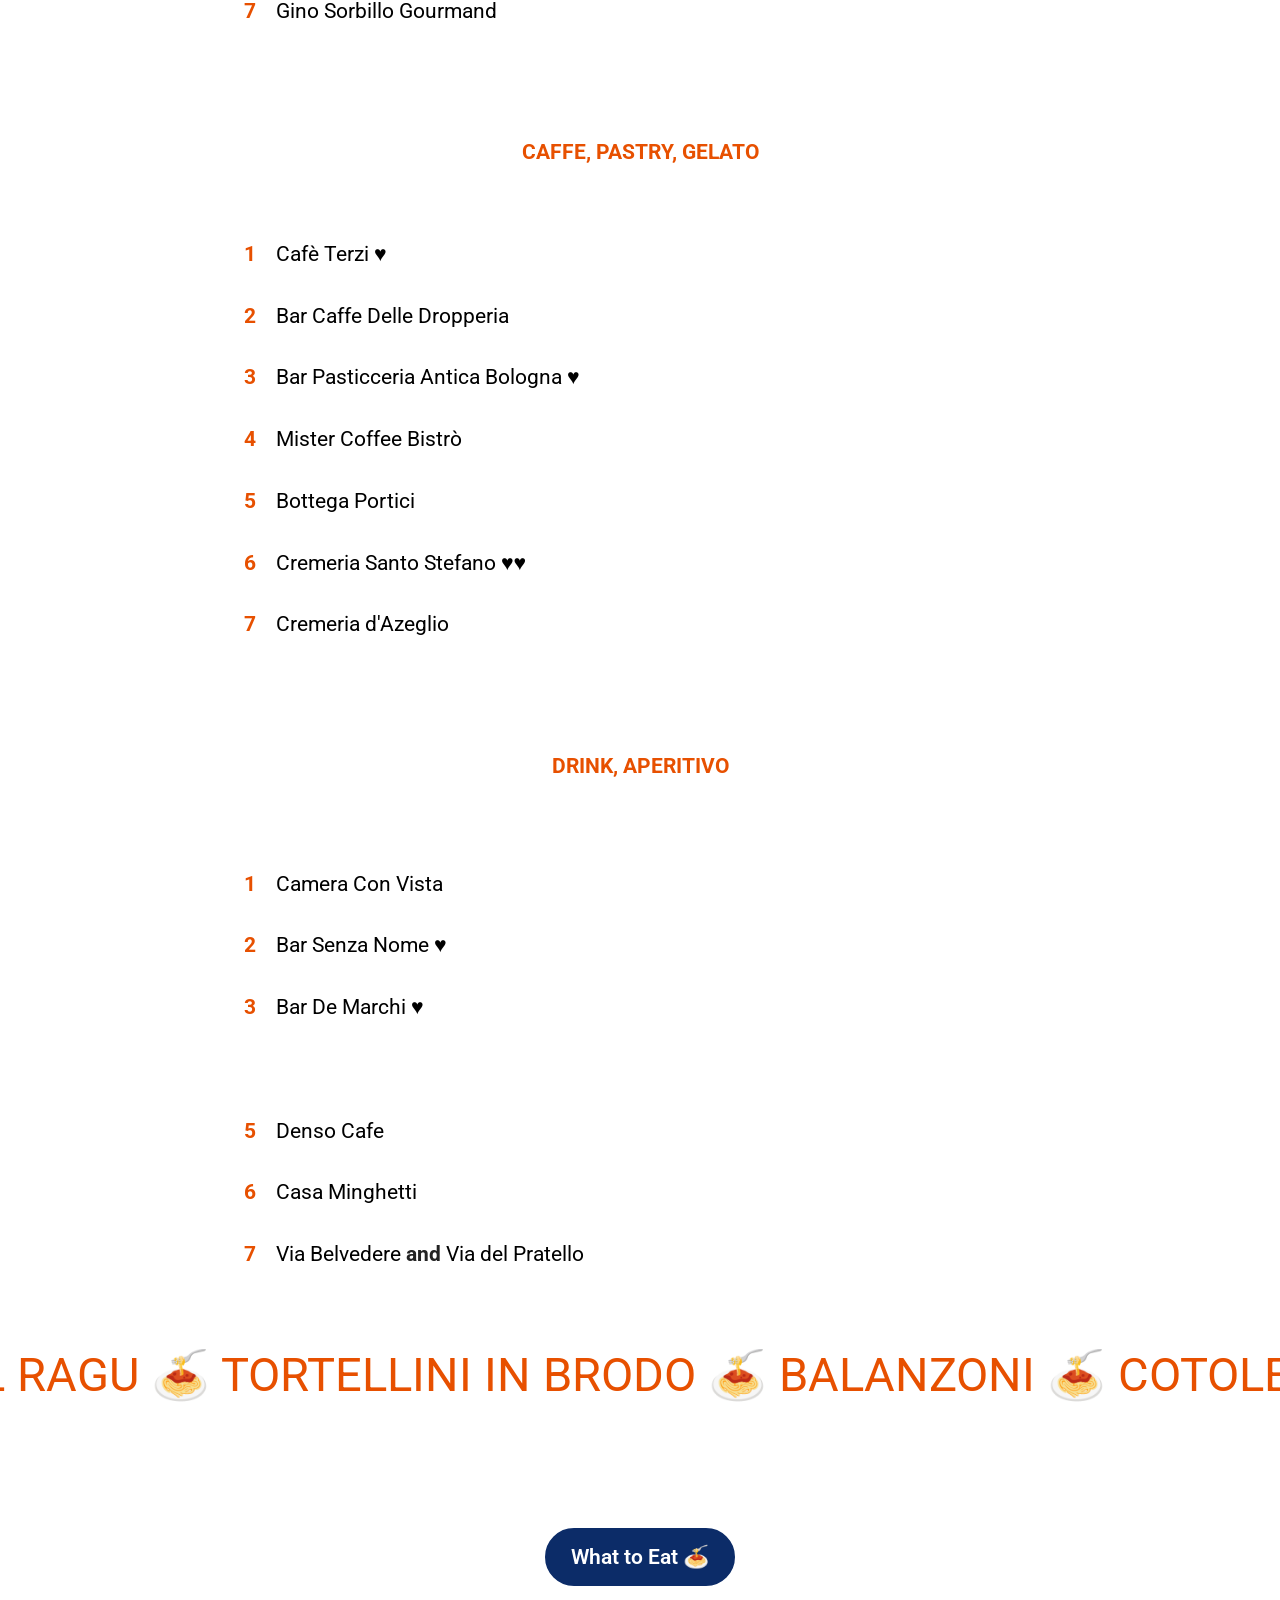
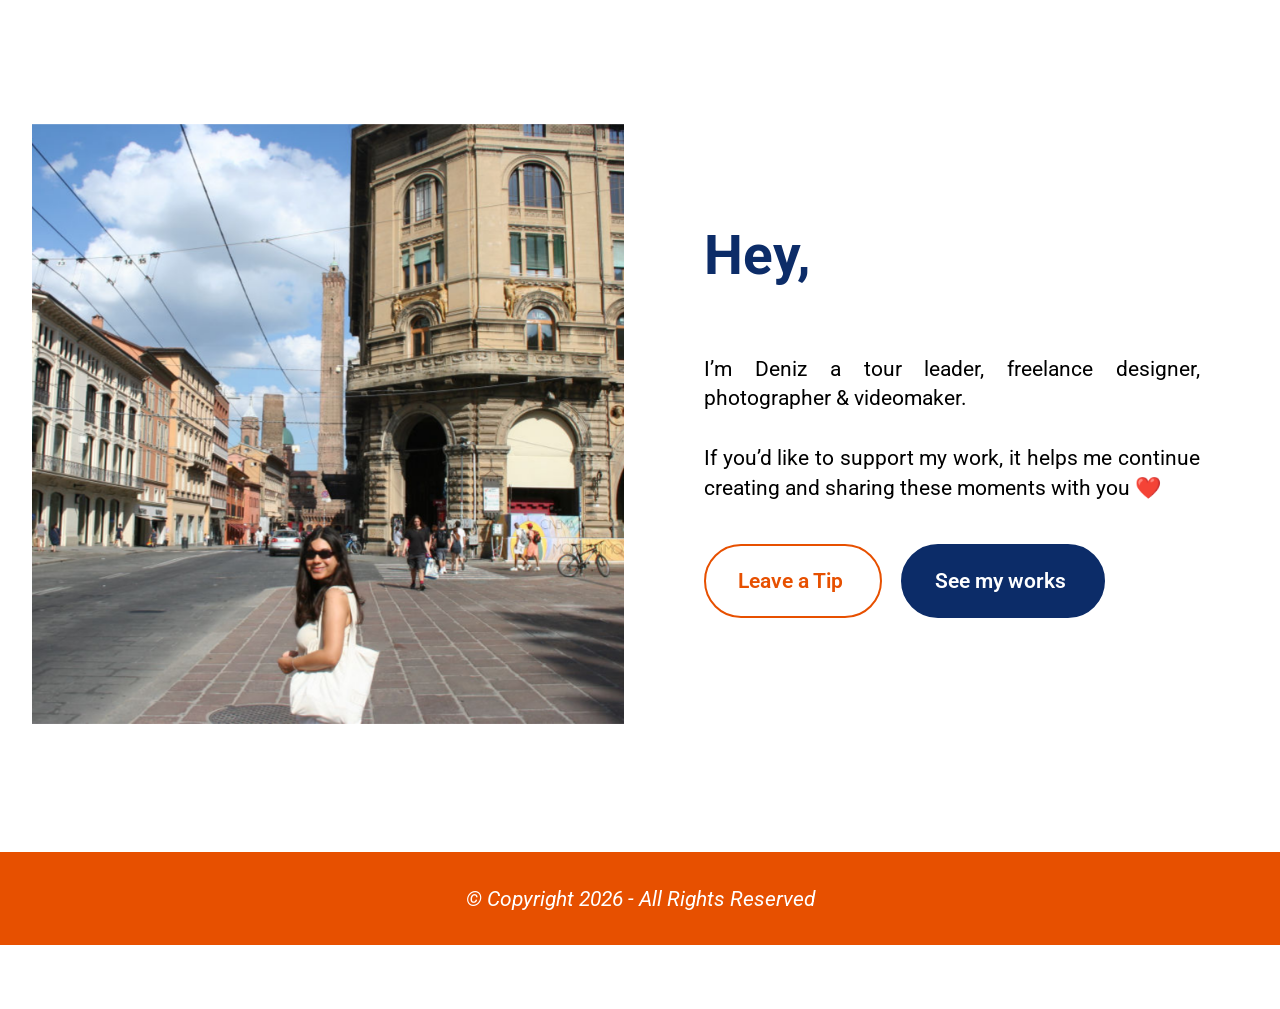
==== commit 00f34532: "Update index.html" ====
--- a/index.html
+++ b/index.html
@@ -275,7 +275,7 @@
             </div>
         </div>
     </div>
-</section>
+</section><section class="display-7" style="padding: 0;align-items: center;justify-content: center;flex-wrap: wrap;    align-content: center;display: flex;position: relative;height: 4rem;"><a href="Enjoy Bologna" style="flex: 1 1;height: 4rem;position: absolute;width: 100%;z-index: 1;"><img alt="" style="height: 4rem;" src="[data-uri]"></a><p style="margin: 0;text-align: center;" class="display-7">&#8204;</p></section><script src="assets/bootstrap/js/bootstrap.bundle.min.js"></script>  <script src="assets/smoothscroll/smooth-scroll.js"></script>  <script src="assets/ytplayer/index.js"></script>  <script src="assets/dropdown/js/navbar-dropdown.js"></script>  <script src="assets/theme/js/script.js"></script>  
   
   
   <input name="animation" type="hidden">
